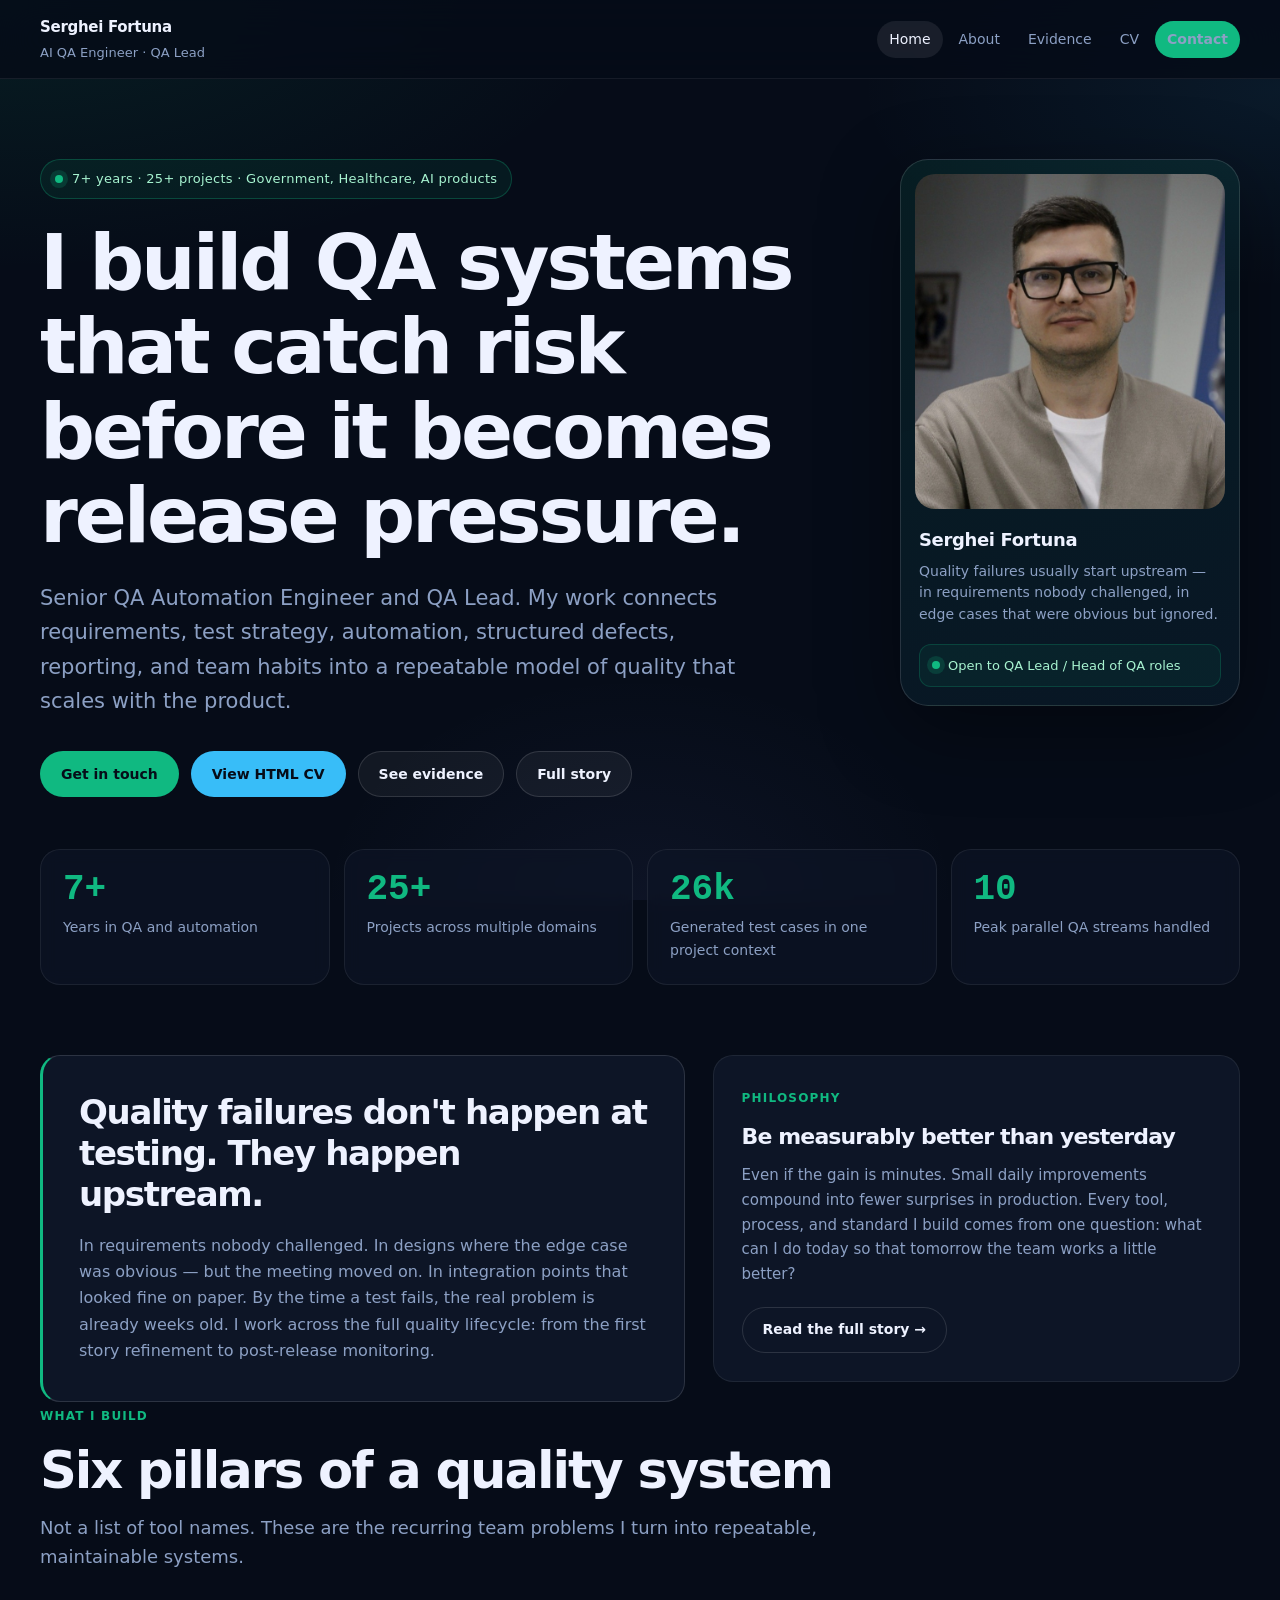
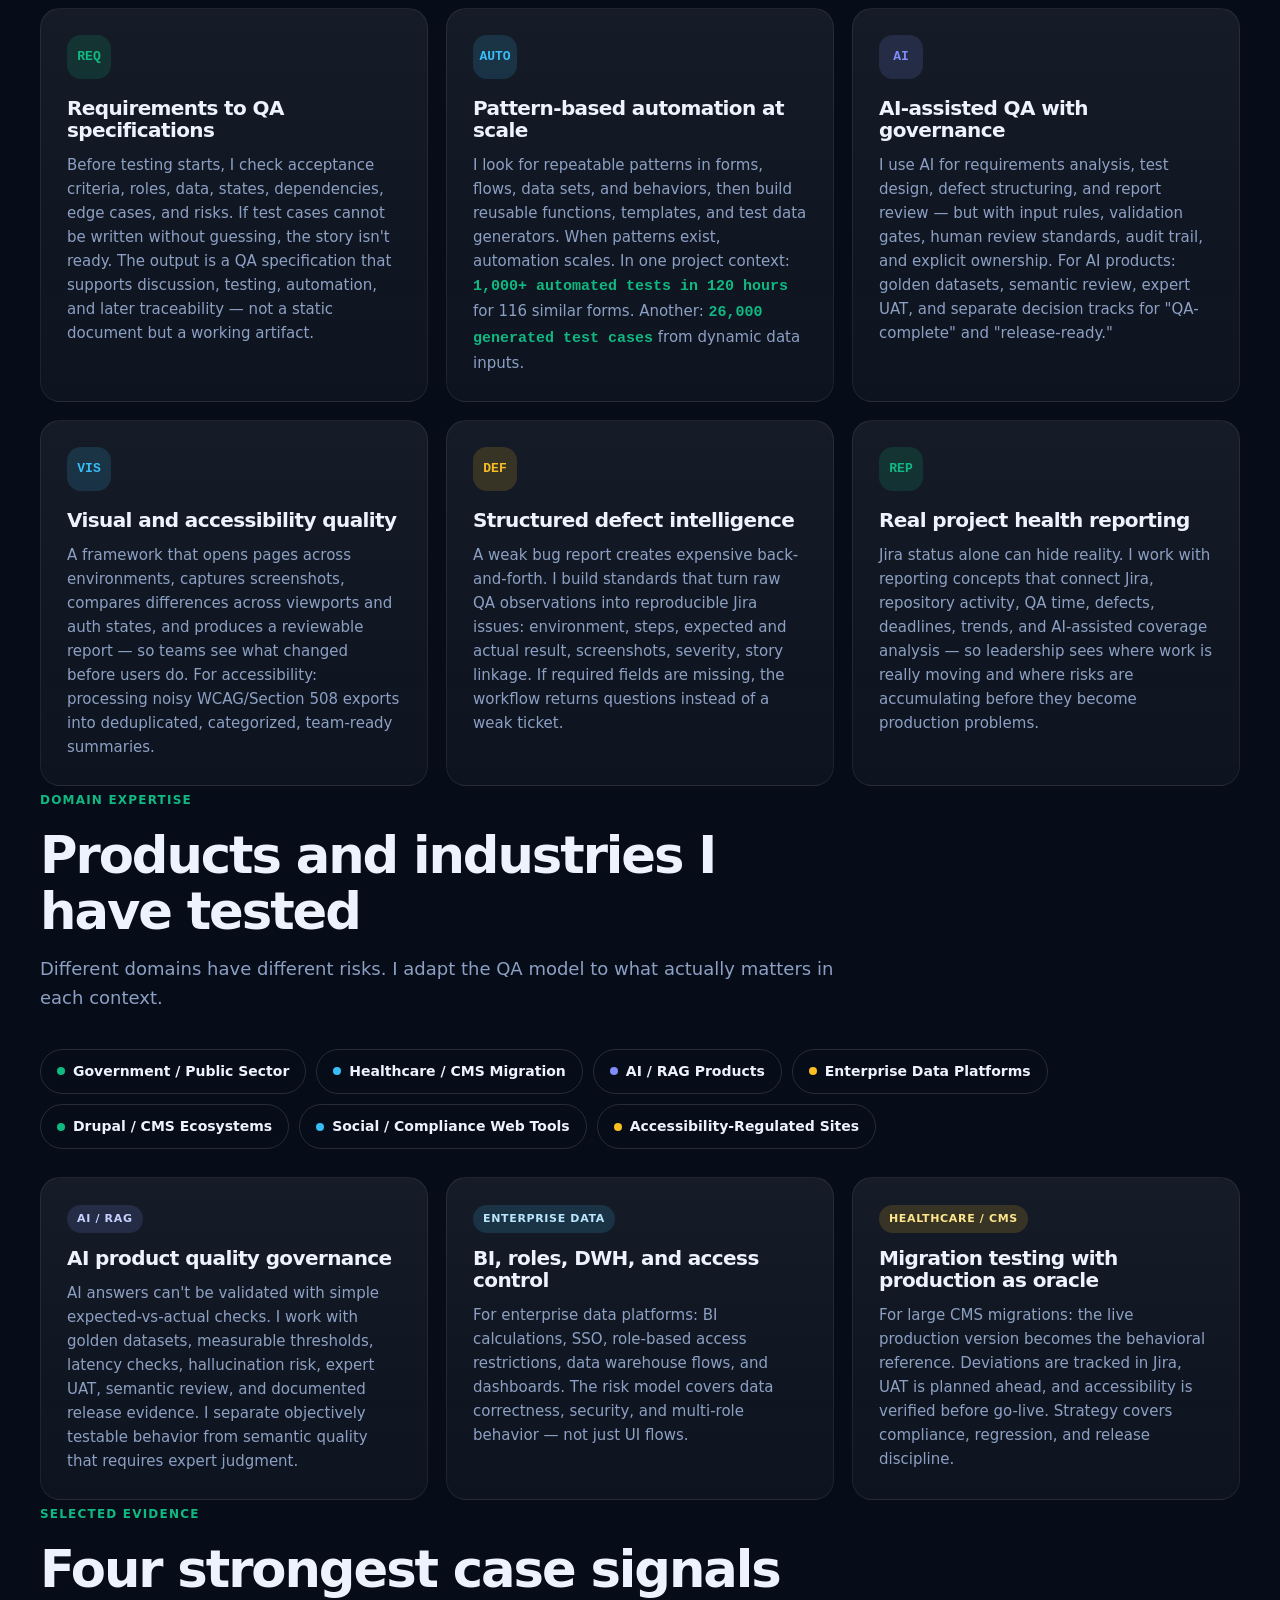
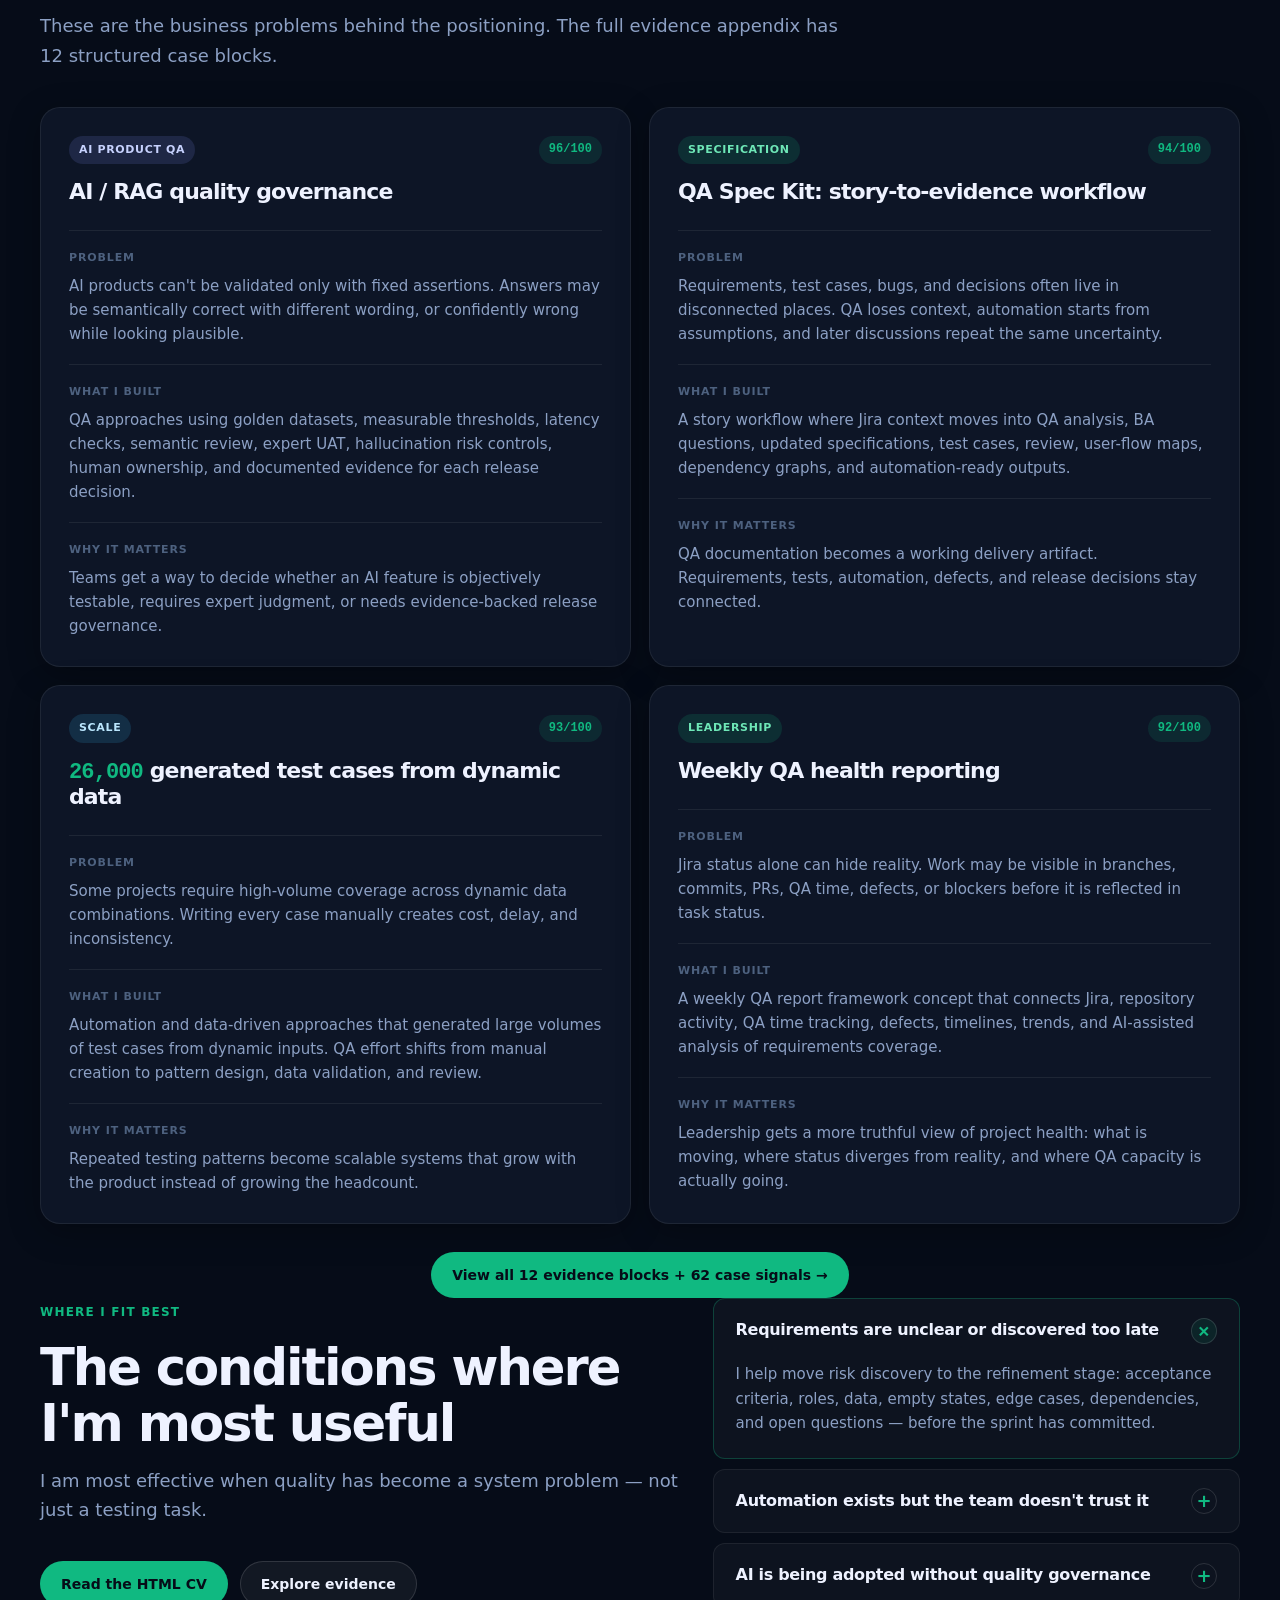
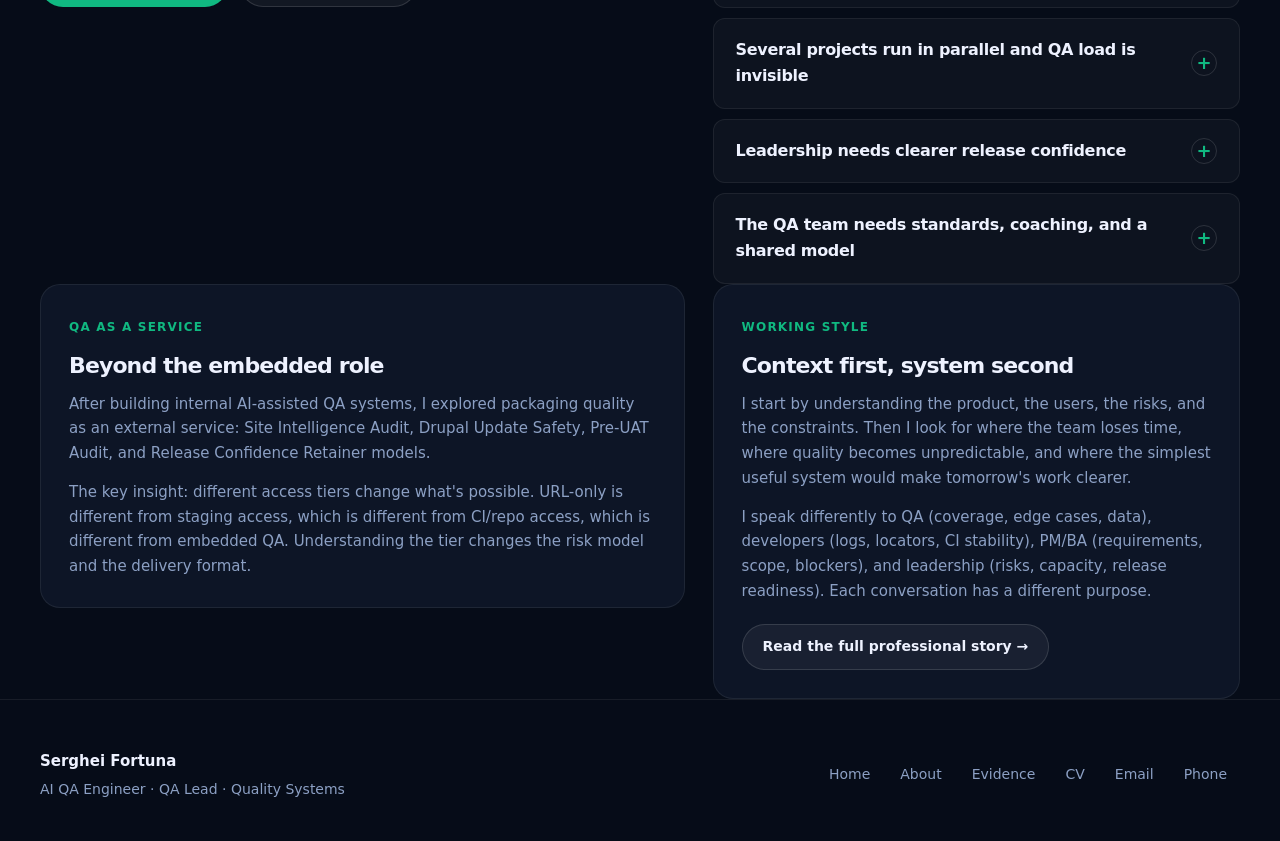
==== docs/index.html @ 4a684179 "Redesign portfolio: new design system, 4 pages, full content from all 7 source files - New dark navy" ====
<!doctype html>
<html lang="en">
<head>
  <meta charset="utf-8">
  <meta name="viewport" content="width=device-width, initial-scale=1">
  <title>Serghei Fortuna — QA Systems, Automation & AI Quality</title>
  <meta name="description" content="Senior QA Engineer and QA Lead who builds quality systems: requirements analysis, automation, AI QA governance, and release confidence across 25+ projects.">
  <link rel="stylesheet" href="styles.css">
</head>
<body>

<nav class="nav">
  <div class="wrap nav-inner">
    <a class="brand" href="index.html">
      <strong>Serghei Fortuna</strong>
      <span>AI QA Engineer · QA Lead</span>
    </a>
    <div class="nav-links">
      <a href="index.html" class="active">Home</a>
      <a href="about.html">About</a>
      <a href="evidence.html">Evidence</a>
      <a href="cv.html">CV</a>
      <a href="mailto:fortuna.serghei92@gmail.com" class="nav-cta">Contact</a>
    </div>
  </div>
</nav>

<main>

  <!-- ── Hero ────────────────────────────────────────────── -->
  <header class="hero">
    <div class="wrap hero-grid">

      <div>
        <div class="eyebrow">
          <span class="dot"></span>
          7+ years · 25+ projects · Government, Healthcare, AI products
        </div>
        <h1>I build QA systems that catch risk before it becomes release pressure.</h1>
        <p class="lead">
          Senior QA Automation Engineer and QA Lead. My work connects requirements,
          test strategy, automation, structured defects, reporting, and team habits
          into a repeatable model of quality that scales with the product.
        </p>
        <div class="hero-actions">
          <a class="btn btn-primary" href="mailto:fortuna.serghei92@gmail.com">Get in touch</a>
          <a class="btn btn-sky" href="cv.html">View HTML CV</a>
          <a class="btn" href="evidence.html">See evidence</a>
          <a class="btn" href="about.html">Full story</a>
        </div>
      </div>

      <aside>
        <div class="profile-card">
          <img src="assets/profile.png" alt="Serghei Fortuna — QA Lead">
          <div class="profile-meta">
            <strong>Serghei Fortuna</strong>
            <p>Quality failures usually start upstream — in requirements nobody challenged, in edge cases that were obvious but ignored.</p>
            <div class="profile-availability">
              <span class="dot"></span>
              Open to QA Lead / Head of QA roles
            </div>
          </div>
        </div>
      </aside>
    </div>

    <!-- Metrics -->
    <div class="wrap metrics-bar" aria-label="Career facts">
      <div class="metric">
        <div class="metric-num">7+</div>
        <div class="metric-label">Years in QA and automation</div>
      </div>
      <div class="metric">
        <div class="metric-num">25+</div>
        <div class="metric-label">Projects across multiple domains</div>
      </div>
      <div class="metric">
        <div class="metric-num">26k</div>
        <div class="metric-label">Generated test cases in one project context</div>
      </div>
      <div class="metric">
        <div class="metric-num">10</div>
        <div class="metric-label">Peak parallel QA streams handled</div>
      </div>
    </div>
  </header>

  <!-- ── The real problem ─────────────────────────────────── -->
  <section>
    <div class="wrap two-col">
      <div class="quote-block">
        <p class="quote-text">Quality failures don't happen at testing. They happen upstream.</p>
        <p class="quote-sub">
          In requirements nobody challenged. In designs where the edge case was obvious — but the meeting moved on.
          In integration points that looked fine on paper. By the time a test fails, the real problem is already weeks old.
          I work across the full quality lifecycle: from the first story refinement to post-release monitoring.
        </p>
      </div>
      <div class="panel">
        <div class="section-label">Philosophy</div>
        <h3>Be measurably better than yesterday</h3>
        <p>Even if the gain is minutes. Small daily improvements compound into fewer surprises in production. Every tool, process, and standard I build comes from one question: what can I do today so that tomorrow the team works a little better?</p>
        <div style="margin-top:20px">
          <a class="btn btn-ghost" href="about.html">Read the full story →</a>
        </div>
      </div>
    </div>
  </section>

  <!-- ── What I Build ─────────────────────────────────────── -->
  <section id="systems">
    <div class="wrap">
      <div class="section-head">
        <div class="section-label">What I build</div>
        <h2>Six pillars of a quality system</h2>
        <p>Not a list of tool names. These are the recurring team problems I turn into repeatable, maintainable systems.</p>
      </div>

      <div class="grid-3">
        <article class="card">
          <div class="card-icon icon-green">REQ</div>
          <h3>Requirements to QA specifications</h3>
          <p>Before testing starts, I check acceptance criteria, roles, data, states, dependencies, edge cases, and risks. If test cases cannot be written without guessing, the story isn't ready. The output is a QA specification that supports discussion, testing, automation, and later traceability — not a static document but a working artifact.</p>
        </article>

        <article class="card">
          <div class="card-icon icon-sky">AUTO</div>
          <h3>Pattern-based automation at scale</h3>
          <p>I look for repeatable patterns in forms, flows, data sets, and behaviors, then build reusable functions, templates, and test data generators. When patterns exist, automation scales. In one project context: <span class="hl">1,000+ automated tests in 120 hours</span> for 116 similar forms. Another: <span class="hl">26,000 generated test cases</span> from dynamic data inputs.</p>
        </article>

        <article class="card">
          <div class="card-icon icon-violet">AI</div>
          <h3>AI-assisted QA with governance</h3>
          <p>I use AI for requirements analysis, test design, defect structuring, and report review — but with input rules, validation gates, human review standards, audit trail, and explicit ownership. For AI products: golden datasets, semantic review, expert UAT, and separate decision tracks for "QA-complete" and "release-ready."</p>
        </article>

        <article class="card">
          <div class="card-icon icon-sky">VIS</div>
          <h3>Visual and accessibility quality</h3>
          <p>A framework that opens pages across environments, captures screenshots, compares differences across viewports and auth states, and produces a reviewable report — so teams see what changed before users do. For accessibility: processing noisy WCAG/Section 508 exports into deduplicated, categorized, team-ready summaries.</p>
        </article>

        <article class="card">
          <div class="card-icon icon-amber">DEF</div>
          <h3>Structured defect intelligence</h3>
          <p>A weak bug report creates expensive back-and-forth. I build standards that turn raw QA observations into reproducible Jira issues: environment, steps, expected and actual result, screenshots, severity, story linkage. If required fields are missing, the workflow returns questions instead of a weak ticket.</p>
        </article>

        <article class="card">
          <div class="card-icon icon-green">REP</div>
          <h3>Real project health reporting</h3>
          <p>Jira status alone can hide reality. I work with reporting concepts that connect Jira, repository activity, QA time, defects, deadlines, trends, and AI-assisted coverage analysis — so leadership sees where work is really moving and where risks are accumulating before they become production problems.</p>
        </article>
      </div>
    </div>
  </section>

  <!-- ── Domain Expertise ──────────────────────────────────── -->
  <section id="domains">
    <div class="wrap">
      <div class="section-head">
        <div class="section-label">Domain expertise</div>
        <h2>Products and industries I have tested</h2>
        <p>Different domains have different risks. I adapt the QA model to what actually matters in each context.</p>
      </div>

      <div class="domain-grid" style="margin-bottom:28px">
        <div class="domain-pill"><span class="domain-dot" style="background:var(--green)"></span>Government / Public Sector</div>
        <div class="domain-pill"><span class="domain-dot" style="background:var(--sky)"></span>Healthcare / CMS Migration</div>
        <div class="domain-pill"><span class="domain-dot" style="background:var(--violet)"></span>AI / RAG Products</div>
        <div class="domain-pill"><span class="domain-dot" style="background:var(--amber)"></span>Enterprise Data Platforms</div>
        <div class="domain-pill"><span class="domain-dot" style="background:var(--green)"></span>Drupal / CMS Ecosystems</div>
        <div class="domain-pill"><span class="domain-dot" style="background:var(--sky)"></span>Social / Compliance Web Tools</div>
        <div class="domain-pill"><span class="domain-dot" style="background:var(--amber)"></span>Accessibility-Regulated Sites</div>
      </div>

      <div class="grid-3">
        <article class="card">
          <div class="tag tag-violet" style="margin-bottom:14px">AI / RAG</div>
          <h3>AI product quality governance</h3>
          <p>AI answers can't be validated with simple expected-vs-actual checks. I work with golden datasets, measurable thresholds, latency checks, hallucination risk, expert UAT, semantic review, and documented release evidence. I separate objectively testable behavior from semantic quality that requires expert judgment.</p>
        </article>
        <article class="card">
          <div class="tag tag-sky" style="margin-bottom:14px">Enterprise Data</div>
          <h3>BI, roles, DWH, and access control</h3>
          <p>For enterprise data platforms: BI calculations, SSO, role-based access restrictions, data warehouse flows, and dashboards. The risk model covers data correctness, security, and multi-role behavior — not just UI flows.</p>
        </article>
        <article class="card">
          <div class="tag tag-amber" style="margin-bottom:14px">Healthcare / CMS</div>
          <h3>Migration testing with production as oracle</h3>
          <p>For large CMS migrations: the live production version becomes the behavioral reference. Deviations are tracked in Jira, UAT is planned ahead, and accessibility is verified before go-live. Strategy covers compliance, regression, and release discipline.</p>
        </article>
      </div>
    </div>
  </section>

  <!-- ── Selected evidence ─────────────────────────────────── -->
  <section id="evidence">
    <div class="wrap">
      <div class="section-head">
        <div class="section-label">Selected evidence</div>
        <h2>Four strongest case signals</h2>
        <p>These are the business problems behind the positioning. The full evidence appendix has 12 structured case blocks.</p>
      </div>

      <div class="grid-2">
        <article class="ev-card">
          <div class="ev-card-top">
            <span class="tag tag-violet">AI product QA</span>
            <span class="score">96/100</span>
          </div>
          <h3>AI / RAG quality governance</h3>
          <div class="ev-block">
            <div class="ev-block-label">Problem</div>
            <p>AI products can't be validated only with fixed assertions. Answers may be semantically correct with different wording, or confidently wrong while looking plausible.</p>
          </div>
          <div class="ev-block">
            <div class="ev-block-label">What I built</div>
            <p>QA approaches using golden datasets, measurable thresholds, latency checks, semantic review, expert UAT, hallucination risk controls, human ownership, and documented evidence for each release decision.</p>
          </div>
          <div class="ev-block">
            <div class="ev-block-label">Why it matters</div>
            <p>Teams get a way to decide whether an AI feature is objectively testable, requires expert judgment, or needs evidence-backed release governance.</p>
          </div>
        </article>

        <article class="ev-card">
          <div class="ev-card-top">
            <span class="tag tag-green">Specification</span>
            <span class="score">94/100</span>
          </div>
          <h3>QA Spec Kit: story-to-evidence workflow</h3>
          <div class="ev-block">
            <div class="ev-block-label">Problem</div>
            <p>Requirements, test cases, bugs, and decisions often live in disconnected places. QA loses context, automation starts from assumptions, and later discussions repeat the same uncertainty.</p>
          </div>
          <div class="ev-block">
            <div class="ev-block-label">What I built</div>
            <p>A story workflow where Jira context moves into QA analysis, BA questions, updated specifications, test cases, review, user-flow maps, dependency graphs, and automation-ready outputs.</p>
          </div>
          <div class="ev-block">
            <div class="ev-block-label">Why it matters</div>
            <p>QA documentation becomes a working delivery artifact. Requirements, tests, automation, defects, and release decisions stay connected.</p>
          </div>
        </article>

        <article class="ev-card">
          <div class="ev-card-top">
            <span class="tag tag-sky">Scale</span>
            <span class="score">93/100</span>
          </div>
          <h3><span class="hl">26,000</span> generated test cases from dynamic data</h3>
          <div class="ev-block">
            <div class="ev-block-label">Problem</div>
            <p>Some projects require high-volume coverage across dynamic data combinations. Writing every case manually creates cost, delay, and inconsistency.</p>
          </div>
          <div class="ev-block">
            <div class="ev-block-label">What I built</div>
            <p>Automation and data-driven approaches that generated large volumes of test cases from dynamic inputs. QA effort shifts from manual creation to pattern design, data validation, and review.</p>
          </div>
          <div class="ev-block">
            <div class="ev-block-label">Why it matters</div>
            <p>Repeated testing patterns become scalable systems that grow with the product instead of growing the headcount.</p>
          </div>
        </article>

        <article class="ev-card">
          <div class="ev-card-top">
            <span class="tag tag-green">Leadership</span>
            <span class="score">92/100</span>
          </div>
          <h3>Weekly QA health reporting</h3>
          <div class="ev-block">
            <div class="ev-block-label">Problem</div>
            <p>Jira status alone can hide reality. Work may be visible in branches, commits, PRs, QA time, defects, or blockers before it is reflected in task status.</p>
          </div>
          <div class="ev-block">
            <div class="ev-block-label">What I built</div>
            <p>A weekly QA report framework concept that connects Jira, repository activity, QA time tracking, defects, timelines, trends, and AI-assisted analysis of requirements coverage.</p>
          </div>
          <div class="ev-block">
            <div class="ev-block-label">Why it matters</div>
            <p>Leadership gets a more truthful view of project health: what is moving, where status diverges from reality, and where QA capacity is actually going.</p>
          </div>
        </article>
      </div>

      <div style="margin-top:28px; text-align:center">
        <a class="btn btn-primary" href="evidence.html">View all 12 evidence blocks + 62 case signals →</a>
      </div>
    </div>
  </section>

  <!-- ── Where I fit ───────────────────────────────────────── -->
  <section id="fit">
    <div class="wrap two-col">
      <div>
        <div class="section-head">
          <div class="section-label">Where I fit best</div>
          <h2>The conditions where I'm most useful</h2>
          <p>I am most effective when quality has become a system problem — not just a testing task.</p>
        </div>
        <div class="hero-actions">
          <a class="btn btn-primary" href="cv.html">Read the HTML CV</a>
          <a class="btn" href="evidence.html">Explore evidence</a>
        </div>
      </div>

      <div class="accordion">
        <div class="accordion-item open">
          <button class="accordion-trigger" type="button">
            <span>Requirements are unclear or discovered too late</span>
            <span class="acc-icon">+</span>
          </button>
          <div class="accordion-content">
            I help move risk discovery to the refinement stage: acceptance criteria, roles, data, empty states, edge cases, dependencies, and open questions — before the sprint has committed.
          </div>
        </div>
        <div class="accordion-item">
          <button class="accordion-trigger" type="button">
            <span>Automation exists but the team doesn't trust it</span>
            <span class="acc-icon">+</span>
          </button>
          <div class="accordion-content">
            I look at locators, data strategy, architecture, CI execution, ownership, review habits, and whether the tests actually reflect real product behavior under real conditions.
          </div>
        </div>
        <div class="accordion-item">
          <button class="accordion-trigger" type="button">
            <span>AI is being adopted without quality governance</span>
            <span class="acc-icon">+</span>
          </button>
          <div class="accordion-content">
            I add input standards, validation gates, prompt libraries, human review, golden datasets, semantic evidence, and explicit decision ownership so AI gives speed without losing professional accountability.
          </div>
        </div>
        <div class="accordion-item">
          <button class="accordion-trigger" type="button">
            <span>Several projects run in parallel and QA load is invisible</span>
            <span class="acc-icon">+</span>
          </button>
          <div class="accordion-content">
            Agency and multi-project environments are where my experience formed. I built tools and workflows specifically for making QA capacity, priorities, blockers, and risk visible across teams.
          </div>
        </div>
        <div class="accordion-item">
          <button class="accordion-trigger" type="button">
            <span>Leadership needs clearer release confidence</span>
            <span class="acc-icon">+</span>
          </button>
          <div class="accordion-content">
            I focus reporting on real project health: defect trends, code movement, QA time, open risks, requirements coverage gaps, and timeline overlaps — not just a summary of passed test cases.
          </div>
        </div>
        <div class="accordion-item">
          <button class="accordion-trigger" type="button">
            <span>The QA team needs standards, coaching, and a shared model</span>
            <span class="acc-icon">+</span>
          </button>
          <div class="accordion-content">
            I ran 20+ QA interviews, built role expectations, developed a manual QA pod toward automation thinking, ran live workshops, and created shared standards for defects, tests, automation structure, and AI-assisted work.
          </div>
        </div>
      </div>
    </div>
  </section>

  <!-- ── QA as a Service signal ────────────────────────────── -->
  <section>
    <div class="wrap">
      <div class="two-col">
        <div class="panel">
          <div class="section-label">QA as a Service</div>
          <h3>Beyond the embedded role</h3>
          <p>After building internal AI-assisted QA systems, I explored packaging quality as an external service: Site Intelligence Audit, Drupal Update Safety, Pre-UAT Audit, and Release Confidence Retainer models.</p>
          <p>The key insight: different access tiers change what's possible. URL-only is different from staging access, which is different from CI/repo access, which is different from embedded QA. Understanding the tier changes the risk model and the delivery format.</p>
        </div>
        <div class="panel">
          <div class="section-label">Working style</div>
          <h3>Context first, system second</h3>
          <p>I start by understanding the product, the users, the risks, and the constraints. Then I look for where the team loses time, where quality becomes unpredictable, and where the simplest useful system would make tomorrow's work clearer.</p>
          <p>I speak differently to QA (coverage, edge cases, data), developers (logs, locators, CI stability), PM/BA (requirements, scope, blockers), and leadership (risks, capacity, release readiness). Each conversation has a different purpose.</p>
          <div style="margin-top:20px">
            <a class="btn" href="about.html">Read the full professional story →</a>
          </div>
        </div>
      </div>
    </div>
  </section>

</main>

<footer class="footer">
  <div class="wrap footer-inner">
    <div class="footer-brand">
      <strong>Serghei Fortuna</strong>
      <p>AI QA Engineer · QA Lead · Quality Systems</p>
    </div>
    <nav class="footer-links">
      <a href="index.html">Home</a>
      <a href="about.html">About</a>
      <a href="evidence.html">Evidence</a>
      <a href="cv.html">CV</a>
      <a href="mailto:fortuna.serghei92@gmail.com">Email</a>
      <a href="tel:+37379803132">Phone</a>
    </nav>
  </div>
</footer>

<script src="site.js"></script>
</body>
</html>
---- docs/styles.css ----
/* ============================================================
   Design System — Serghei Fortuna QA Portfolio
   Palette: Deep navy · Emerald (quality) · Sky (automation)
            Violet (AI) · Amber (risk)
   ============================================================ */

:root {
  --bg:          #060c18;
  --surface-0:   #090f1c;
  --surface-1:   #0d1526;
  --surface-2:   #121d32;
  --surface-3:   #192740;
  --surface-card: rgba(13,21,38,0.7);

  --text:        #eef2ff;
  --text-2:      #8ca0c4;
  --text-3:      #4d617f;

  --green:       #10b981;
  --green-glow:  rgba(16,185,129,.18);
  --sky:         #38bdf8;
  --sky-glow:    rgba(56,189,248,.14);
  --violet:      #818cf8;
  --violet-glow: rgba(129,140,248,.14);
  --amber:       #fbbf24;

  --border:      rgba(255,255,255,.07);
  --border-2:    rgba(255,255,255,.13);
  --border-3:    rgba(255,255,255,.22);

  --max:    1200px;
  --r:      20px;
  --r-sm:   12px;
  --r-xs:   8px;
  --shadow: 0 24px 80px rgba(0,0,0,.4);
  --shadow-sm: 0 8px 32px rgba(0,0,0,.28);

  --font: Inter, ui-sans-serif, system-ui, -apple-system, BlinkMacSystemFont, 'Segoe UI', sans-serif;
  --mono: 'JetBrains Mono', 'Fira Code', 'Cascadia Code', ui-monospace, monospace;
}

/* ─── Reset ──────────────────────────────────────────────── */
*, *::before, *::after { box-sizing: border-box; }
html { scroll-behavior: smooth; }

body {
  margin: 0;
  font-family: var(--font);
  font-size: 16px;
  line-height: 1.65;
  color: var(--text);
  background:
    radial-gradient(ellipse 80% 50% at 0% 0%, rgba(16,185,129,.1) 0%, transparent 60%),
    radial-gradient(ellipse 60% 40% at 100% 10%, rgba(56,189,248,.08) 0%, transparent 55%),
    radial-gradient(ellipse 50% 50% at 50% 100%, rgba(129,140,248,.06) 0%, transparent 50%),
    var(--bg);
  background-attachment: fixed;
}

a { color: inherit; text-decoration: none; }
button, input, textarea { font: inherit; }
img { display: block; max-width: 100%; }
p { margin: 0; }

/* ─── Layout ─────────────────────────────────────────────── */
.wrap {
  width: min(100% - 40px, var(--max));
  margin: 0 auto;
}

/* ─── Nav ────────────────────────────────────────────────── */
.nav {
  position: sticky;
  top: 0;
  z-index: 200;
  border-bottom: 1px solid var(--border);
  background: rgba(6,12,24,.82);
  backdrop-filter: blur(20px);
  -webkit-backdrop-filter: blur(20px);
}
.nav-inner {
  display: flex;
  align-items: center;
  justify-content: space-between;
  gap: 20px;
  padding: 15px 0;
}
.brand { display: grid; gap: 2px; }
.brand strong { font-size: 15px; letter-spacing: -.02em; }
.brand span { color: var(--text-2); font-size: 13px; }

.nav-links {
  display: flex;
  align-items: center;
  flex-wrap: wrap;
  gap: 4px;
  font-size: 14px;
}
.nav-links a {
  padding: 7px 12px;
  border-radius: 999px;
  color: var(--text-2);
  transition: color .15s, background .15s;
}
.nav-links a:hover { color: var(--text); background: rgba(255,255,255,.06); }
.nav-links a.active { color: var(--text); background: rgba(255,255,255,.08); }
.nav-cta {
  padding: 8px 16px;
  border-radius: 999px;
  color: var(--bg);
  background: var(--green);
  font-weight: 700;
  font-size: 14px;
  transition: opacity .15s, transform .15s;
}
.nav-cta:hover { opacity: .88; transform: translateY(-1px); }

/* ─── Hero ───────────────────────────────────────────────── */
.hero { padding: 80px 0 70px; }
.hero-grid {
  display: grid;
  grid-template-columns: 1fr 340px;
  gap: 48px;
  align-items: start;
}
.eyebrow {
  display: inline-flex;
  align-items: center;
  gap: 9px;
  margin-bottom: 22px;
  padding: 8px 14px;
  border: 1px solid rgba(16,185,129,.28);
  border-radius: 999px;
  color: #a7f3d0;
  background: rgba(16,185,129,.08);
  font-size: 13px;
  letter-spacing: .02em;
}
.dot {
  width: 8px;
  height: 8px;
  border-radius: 50%;
  background: var(--green);
  box-shadow: 0 0 0 5px rgba(16,185,129,.18);
  flex-shrink: 0;
}

h1, h2, h3, h4 { margin: 0; line-height: 1.1; letter-spacing: -.04em; }
h1 { font-size: clamp(44px, 6vw, 80px); max-width: 820px; }
h2 { font-size: clamp(32px, 4vw, 52px); }
h3 { font-size: 22px; }
h4 { font-size: 16px; letter-spacing: -.01em; }

.lead {
  margin-top: 22px;
  color: var(--text-2);
  font-size: clamp(18px, 1.8vw, 21px);
  max-width: 720px;
}

.hero-actions {
  display: flex;
  flex-wrap: wrap;
  gap: 12px;
  margin-top: 32px;
}

/* ─── Buttons ────────────────────────────────────────────── */
.btn {
  display: inline-flex;
  align-items: center;
  justify-content: center;
  gap: 8px;
  min-height: 46px;
  padding: 0 20px;
  border: 1px solid var(--border-2);
  border-radius: 999px;
  color: var(--text);
  background: rgba(255,255,255,.05);
  cursor: pointer;
  font-weight: 700;
  font-size: 14px;
  transition: transform .18s, border-color .18s, background .18s;
}
.btn:hover { transform: translateY(-1px); border-color: var(--border-3); }
.btn-primary {
  color: var(--bg);
  border-color: transparent;
  background: var(--green);
}
.btn-primary:hover { background: #0fa374; }
.btn-sky {
  color: var(--bg);
  border-color: transparent;
  background: var(--sky);
}
.btn-sky:hover { background: #2cb6f0; }
.btn-ghost { background: transparent; }

/* ─── Profile card ───────────────────────────────────────── */
.profile-card {
  position: relative;
  padding: 14px;
  border: 1px solid var(--border-2);
  border-radius: 28px;
  background: linear-gradient(160deg, rgba(16,185,129,.1), rgba(56,189,248,.06));
  box-shadow: var(--shadow);
}
.profile-card img {
  width: 100%;
  aspect-ratio: 1 / 1.08;
  object-fit: cover;
  border-radius: 20px;
  filter: saturate(.92) contrast(1.03);
}
.profile-meta {
  padding: 16px 4px 4px;
  display: grid;
  gap: 6px;
}
.profile-meta strong { font-size: 18px; letter-spacing: -.02em; }
.profile-meta p { color: var(--text-2); font-size: 14px; line-height: 1.55; }
.profile-availability {
  display: flex;
  align-items: center;
  gap: 8px;
  margin-top: 12px;
  padding: 10px 12px;
  border: 1px solid rgba(16,185,129,.22);
  border-radius: var(--r-sm);
  background: rgba(16,185,129,.07);
  color: #a7f3d0;
  font-size: 13px;
}

/* ─── Metrics ────────────────────────────────────────────── */
.metrics-bar {
  display: grid;
  grid-template-columns: repeat(4, 1fr);
  gap: 14px;
  margin-top: 52px;
}
.metric {
  padding: 22px;
  border: 1px solid var(--border);
  border-radius: var(--r);
  background: var(--surface-card);
  backdrop-filter: blur(8px);
}
.metric-num {
  font-family: var(--mono);
  font-size: 36px;
  line-height: 1;
  color: var(--green);
  font-weight: 700;
}
.metric-label {
  margin-top: 8px;
  color: var(--text-2);
  font-size: 14px;
}

/* ─── Sections ───────────────────────────────────────────── */
.section { padding: 80px 0; border-top: 1px solid var(--border); }
.section-head { max-width: 820px; margin-bottom: 36px; }
.section-head h2 { margin-bottom: 14px; }
.section-head p { color: var(--text-2); font-size: 18px; }

.section-label {
  display: inline-flex;
  align-items: center;
  gap: 7px;
  margin-bottom: 16px;
  font-size: 12px;
  font-weight: 800;
  letter-spacing: .1em;
  text-transform: uppercase;
  color: var(--green);
}

/* ─── Cards ──────────────────────────────────────────────── */
.card {
  padding: 26px;
  border: 1px solid var(--border);
  border-radius: var(--r);
  background: linear-gradient(180deg, rgba(255,255,255,.065), rgba(255,255,255,.03));
  transition: border-color .2s, transform .2s;
}
.card:hover { border-color: var(--border-2); transform: translateY(-2px); }
.card-icon {
  width: 44px;
  height: 44px;
  border-radius: 14px;
  display: grid;
  place-items: center;
  font-family: var(--mono);
  font-size: 13px;
  font-weight: 800;
  margin-bottom: 18px;
}
.icon-green { background: rgba(16,185,129,.15); color: var(--green); }
.icon-sky   { background: rgba(56,189,248,.15); color: var(--sky); }
.icon-violet{ background: rgba(129,140,248,.15); color: var(--violet); }
.icon-amber { background: rgba(251,191,36,.15);  color: var(--amber); }

.card h3 { font-size: 20px; letter-spacing: -.03em; margin-bottom: 12px; }
.card p  { color: var(--text-2); font-size: 15px; line-height: 1.6; }

/* ─── Grid helpers ───────────────────────────────────────── */
.grid-2 { display: grid; grid-template-columns: repeat(2,1fr); gap: 18px; }
.grid-3 { display: grid; grid-template-columns: repeat(3,1fr); gap: 18px; }
.grid-4 { display: grid; grid-template-columns: repeat(4,1fr); gap: 18px; }
.two-col { display: grid; grid-template-columns: 1.1fr .9fr; gap: 28px; align-items: start; }

/* ─── Tags ───────────────────────────────────────────────── */
.tag {
  display: inline-flex;
  padding: 5px 10px;
  border-radius: 999px;
  font-size: 11px;
  font-weight: 800;
  letter-spacing: .06em;
  text-transform: uppercase;
}
.tag-green  { background: rgba(16,185,129,.15);  color: #6ee7b7; }
.tag-sky    { background: rgba(56,189,248,.15);   color: #bae6fd; }
.tag-violet { background: rgba(129,140,248,.15);  color: #c7d2fe; }
.tag-amber  { background: rgba(251,191,36,.15);   color: #fde68a; }
.tag-muted  { background: rgba(255,255,255,.08);  color: var(--text-2); }

/* ─── Score badge ────────────────────────────────────────── */
.score {
  font-family: var(--mono);
  font-size: 12px;
  font-weight: 800;
  padding: 4px 10px;
  border-radius: 999px;
  background: rgba(16,185,129,.12);
  color: var(--green);
}

/* ─── Evidence cards ─────────────────────────────────────── */
.ev-card {
  padding: 28px;
  border: 1px solid var(--border);
  border-radius: var(--r);
  background: var(--surface-1);
  box-shadow: var(--shadow-sm);
  display: flex;
  flex-direction: column;
  gap: 0;
  transition: border-color .2s, box-shadow .2s;
}
.ev-card:hover { border-color: rgba(16,185,129,.3); box-shadow: 0 12px 48px rgba(16,185,129,.08); }
.ev-card-top { display: flex; align-items: center; justify-content: space-between; gap: 12px; margin-bottom: 16px; }
.ev-card h3 { font-size: 22px; margin-bottom: 8px; }
.ev-block { margin-top: 18px; padding-top: 18px; border-top: 1px solid var(--border); }
.ev-block-label {
  font-size: 11px;
  font-weight: 800;
  letter-spacing: .08em;
  text-transform: uppercase;
  color: var(--text-3);
  margin-bottom: 7px;
}
.ev-block p { color: var(--text-2); font-size: 15px; line-height: 1.6; }

/* ─── Accordion ──────────────────────────────────────────── */
.accordion { display: grid; gap: 10px; }
.accordion-item {
  border: 1px solid var(--border);
  border-radius: var(--r-sm);
  background: rgba(255,255,255,.03);
  overflow: hidden;
  transition: border-color .2s;
}
.accordion-item.open { border-color: rgba(16,185,129,.28); }
.accordion-trigger {
  display: flex;
  width: 100%;
  align-items: center;
  justify-content: space-between;
  gap: 16px;
  padding: 18px 22px;
  border: 0;
  color: var(--text);
  background: transparent;
  cursor: pointer;
  text-align: left;
  font-size: 16px;
  font-weight: 700;
  letter-spacing: -.02em;
}
.accordion-trigger .acc-icon {
  width: 26px;
  height: 26px;
  border-radius: 50%;
  border: 1px solid var(--border-2);
  display: grid;
  place-items: center;
  color: var(--green);
  font-size: 18px;
  line-height: 1;
  flex-shrink: 0;
  transition: transform .25s, background .2s;
}
.accordion-item.open .acc-icon { transform: rotate(45deg); background: rgba(16,185,129,.1); }
.accordion-content {
  display: none;
  padding: 0 22px 22px;
  color: var(--text-2);
  font-size: 15px;
  line-height: 1.65;
}
.accordion-item.open .accordion-content { display: block; }
.acc-blocks { display: grid; gap: 12px; margin-top: 4px; }
.acc-block {
  padding: 16px;
  border: 1px solid var(--border);
  border-radius: var(--r-xs);
  background: rgba(255,255,255,.025);
}
.acc-block-title {
  font-weight: 700;
  font-size: 15px;
  color: var(--text);
  margin-bottom: 6px;
}
.acc-block-score {
  float: right;
  font-family: var(--mono);
  font-size: 12px;
  color: var(--green);
}
.acc-block p { font-size: 14px; color: var(--text-2); }

/* ─── Tabs ───────────────────────────────────────────────── */
.tab-row {
  display: flex;
  flex-wrap: wrap;
  gap: 8px;
  margin-bottom: 24px;
}
.tab-btn {
  padding: 10px 18px;
  border: 1px solid var(--border-2);
  border-radius: 999px;
  color: var(--text-2);
  background: rgba(255,255,255,.04);
  cursor: pointer;
  font-weight: 700;
  font-size: 14px;
  transition: all .18s;
}
.tab-btn.active, .tab-btn:hover { color: var(--bg); background: var(--green); border-color: transparent; }
.tab-panel { display: none; }
.tab-panel.active { display: block; }

/* ─── Filter ─────────────────────────────────────────────── */
.filter-row {
  display: flex;
  flex-wrap: wrap;
  gap: 8px;
  margin-bottom: 28px;
}
.filter-btn {
  padding: 8px 16px;
  border: 1px solid var(--border-2);
  border-radius: 999px;
  color: var(--text-2);
  background: transparent;
  cursor: pointer;
  font-size: 13px;
  font-weight: 700;
  transition: all .15s;
}
.filter-btn.active { color: var(--bg); background: var(--green); border-color: transparent; }
.filter-btn:hover { border-color: var(--border-3); color: var(--text); }

/* ─── Domain pills ───────────────────────────────────────── */
.domain-grid {
  display: flex;
  flex-wrap: wrap;
  gap: 10px;
}
.domain-pill {
  display: flex;
  align-items: center;
  gap: 8px;
  padding: 10px 16px;
  border: 1px solid var(--border-2);
  border-radius: 999px;
  font-size: 14px;
  font-weight: 700;
  transition: border-color .2s, background .2s;
  cursor: default;
}
.domain-pill:hover { border-color: rgba(16,185,129,.4); background: rgba(16,185,129,.06); }
.domain-dot { width: 8px; height: 8px; border-radius: 50%; flex-shrink: 0; }

/* ─── List ───────────────────────────────────────────────── */
.check-list { display: grid; gap: 13px; margin: 0; padding: 0; list-style: none; }
.check-list li {
  display: grid;
  grid-template-columns: 20px 1fr;
  gap: 10px;
  color: var(--text-2);
  font-size: 15px;
}
.chk { color: var(--green); font-weight: 900; line-height: 1.65; }

/* ─── Quote block ────────────────────────────────────────── */
.quote-block {
  padding: 36px;
  border: 1px solid var(--border-2);
  border-radius: var(--r);
  border-left: 3px solid var(--green);
  background: var(--surface-1);
}
.quote-text {
  font-size: clamp(22px, 2.8vw, 34px);
  font-weight: 800;
  line-height: 1.2;
  letter-spacing: -.04em;
  color: var(--text);
}
.quote-sub { margin-top: 18px; color: var(--text-2); font-size: 16px; line-height: 1.65; }

/* ─── Panel ──────────────────────────────────────────────── */
.panel {
  padding: 28px;
  border: 1px solid var(--border);
  border-radius: var(--r);
  background: var(--surface-1);
}
.panel h2, .panel h3 { margin-bottom: 14px; }
.panel p { color: var(--text-2); font-size: 15px; line-height: 1.65; }
.panel p + p { margin-top: 14px; }

/* ─── Timeline ───────────────────────────────────────────── */
.timeline { display: grid; gap: 12px; }
.timeline-item {
  display: grid;
  grid-template-columns: 110px 1fr;
  gap: 22px;
  padding: 20px;
  border: 1px solid var(--border);
  border-radius: var(--r-sm);
  background: rgba(255,255,255,.03);
}
.timeline-year {
  font-family: var(--mono);
  font-size: 13px;
  font-weight: 700;
  color: var(--green);
  padding-top: 2px;
}
.timeline-item h4 { margin-bottom: 6px; }
.timeline-item p { color: var(--text-2); font-size: 14px; line-height: 1.6; }

/* ─── CV-specific ────────────────────────────────────────── */
.cv-layout {
  display: grid;
  grid-template-columns: 280px 1fr;
  gap: 28px;
  align-items: start;
}
.side-panel {
  position: sticky;
  top: 90px;
  padding: 24px;
  border: 1px solid var(--border);
  border-radius: var(--r);
  background: var(--surface-1);
}
.side-panel h3 { margin-bottom: 16px; font-size: 18px; }
.cv-block {
  padding: 24px;
  border: 1px solid var(--border);
  border-radius: var(--r);
  background: rgba(255,255,255,.03);
  margin-bottom: 16px;
}
.cv-block:last-child { margin-bottom: 0; }
.cv-block h3 { font-size: 20px; margin-bottom: 14px; }
.cv-block h4 { font-size: 16px; margin-bottom: 10px; color: var(--sky); }
.cv-block p, .cv-block li { color: var(--text-2); font-size: 15px; line-height: 1.65; }
.cv-block ul { margin: 10px 0 0; padding-left: 20px; }
.cv-block ul li + li { margin-top: 7px; }
.cv-block .job-meta {
  display: flex;
  align-items: center;
  gap: 12px;
  margin-bottom: 14px;
  font-size: 14px;
  color: var(--text-2);
}
.cv-block .job-meta span { background: rgba(255,255,255,.07); padding: 4px 10px; border-radius: 999px; }

/* ─── Tech stack pills ───────────────────────────────────── */
.stack-grid {
  display: flex;
  flex-wrap: wrap;
  gap: 8px;
  margin-top: 14px;
}
.stack-pill {
  padding: 6px 13px;
  border: 1px solid var(--border-2);
  border-radius: 999px;
  font-size: 13px;
  font-weight: 700;
  color: var(--text-2);
  background: rgba(255,255,255,.04);
}

/* ─── Highlight numbers ──────────────────────────────────── */
.hl { color: var(--green); font-family: var(--mono); font-weight: 800; }

/* ─── Modal ──────────────────────────────────────────────── */
.modal {
  position: fixed;
  inset: 0;
  z-index: 500;
  display: none;
  align-items: center;
  justify-content: center;
  padding: 24px;
  background: rgba(0,0,0,.72);
  backdrop-filter: blur(4px);
}
.modal.open { display: flex; }
.modal-card {
  width: min(720px, 100%);
  max-height: min(820px, 88vh);
  overflow: auto;
  padding: 32px;
  border: 1px solid var(--border-2);
  border-radius: 26px;
  background: var(--surface-2);
  box-shadow: var(--shadow);
}
.modal-top {
  display: flex;
  align-items: flex-start;
  justify-content: space-between;
  gap: 16px;
  margin-bottom: 20px;
}
.modal-close {
  width: 36px;
  height: 36px;
  border: 1px solid var(--border-2);
  border-radius: 50%;
  background: rgba(255,255,255,.06);
  color: var(--text);
  cursor: pointer;
  font-size: 18px;
  display: grid;
  place-items: center;
  flex-shrink: 0;
}

/* ─── Footer ─────────────────────────────────────────────── */
.footer {
  padding: 48px 0;
  border-top: 1px solid var(--border);
}
.footer-inner {
  display: flex;
  flex-wrap: wrap;
  align-items: center;
  justify-content: space-between;
  gap: 18px;
}
.footer-brand strong { font-size: 15px; }
.footer-brand p { color: var(--text-2); font-size: 14px; margin-top: 4px; }
.footer-links {
  display: flex;
  flex-wrap: wrap;
  gap: 4px;
}
.footer-links a {
  padding: 7px 13px;
  border-radius: 999px;
  color: var(--text-2);
  font-size: 14px;
  transition: color .15s, background .15s;
}
.footer-links a:hover { color: var(--text); background: rgba(255,255,255,.06); }

/* ─── Page header (inner pages) ──────────────────────────── */
.page-hero { padding: 64px 0 52px; }
.page-hero h1 { font-size: clamp(36px, 5vw, 64px); }

/* ─── Responsive ─────────────────────────────────────────── */
@media (max-width: 960px) {
  .hero-grid, .two-col, .cv-layout { grid-template-columns: 1fr; }
  .profile-card { max-width: 380px; }
  .side-panel { position: static; }
  .metrics-bar, .grid-4 { grid-template-columns: repeat(2, 1fr); }
  .grid-3 { grid-template-columns: repeat(2, 1fr); }
}

@media (max-width: 640px) {
  .wrap { width: min(100% - 28px, var(--max)); }
  .hero { padding: 52px 0 52px; }
  .section { padding: 60px 0; }
  .metrics-bar, .grid-2, .grid-3, .grid-4 { grid-template-columns: 1fr; }
  .timeline-item { grid-template-columns: 1fr; gap: 8px; }
  .nav-inner { flex-direction: column; align-items: flex-start; gap: 10px; }
  .nav-links { gap: 2px; }
  h1 { letter-spacing: -.03em; }
}

@media print {
  .nav, .hero-actions, .footer { display: none; }
  body { background: #fff; color: #111; }
  .card, .panel, .ev-card, .cv-block { border-color: #ddd; background: #fff; box-shadow: none; }
  .text-2, .text-3, .card p, .panel p, .ev-block p, .check-list li { color: #444; }
}
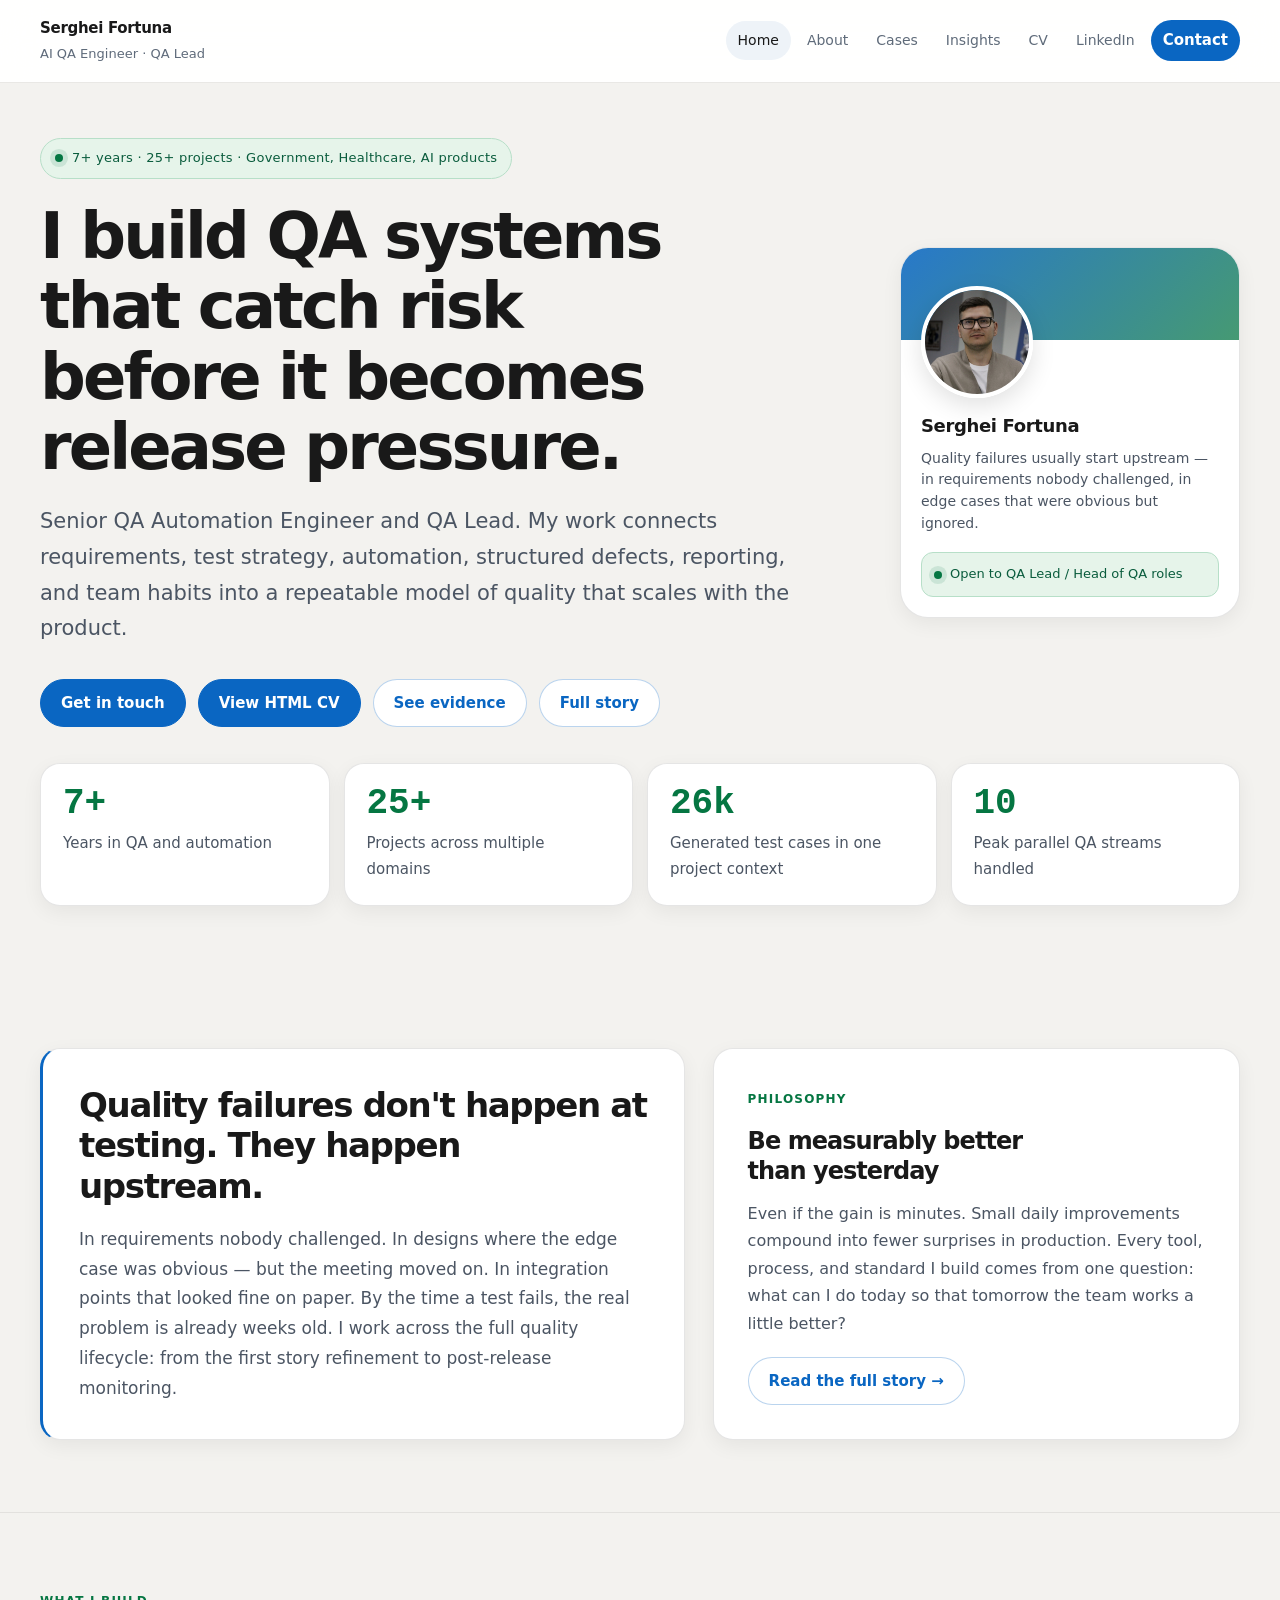
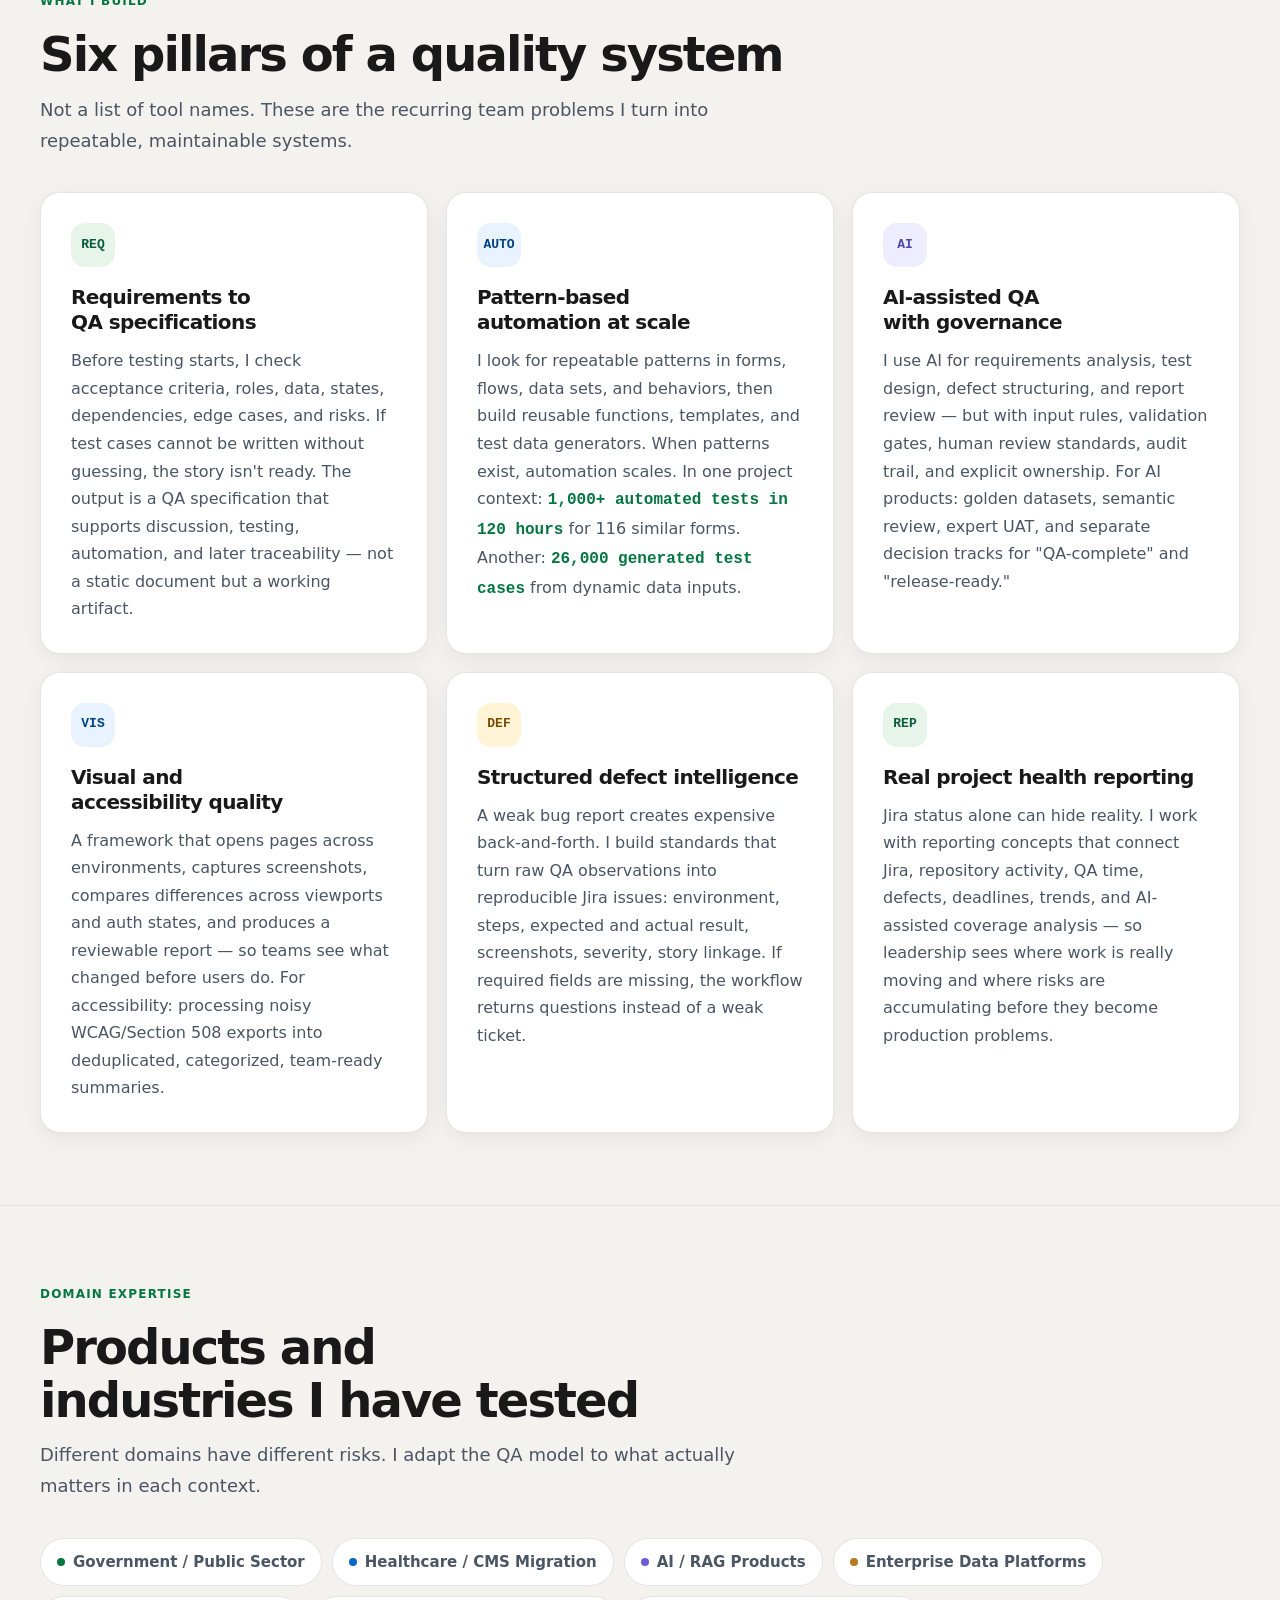
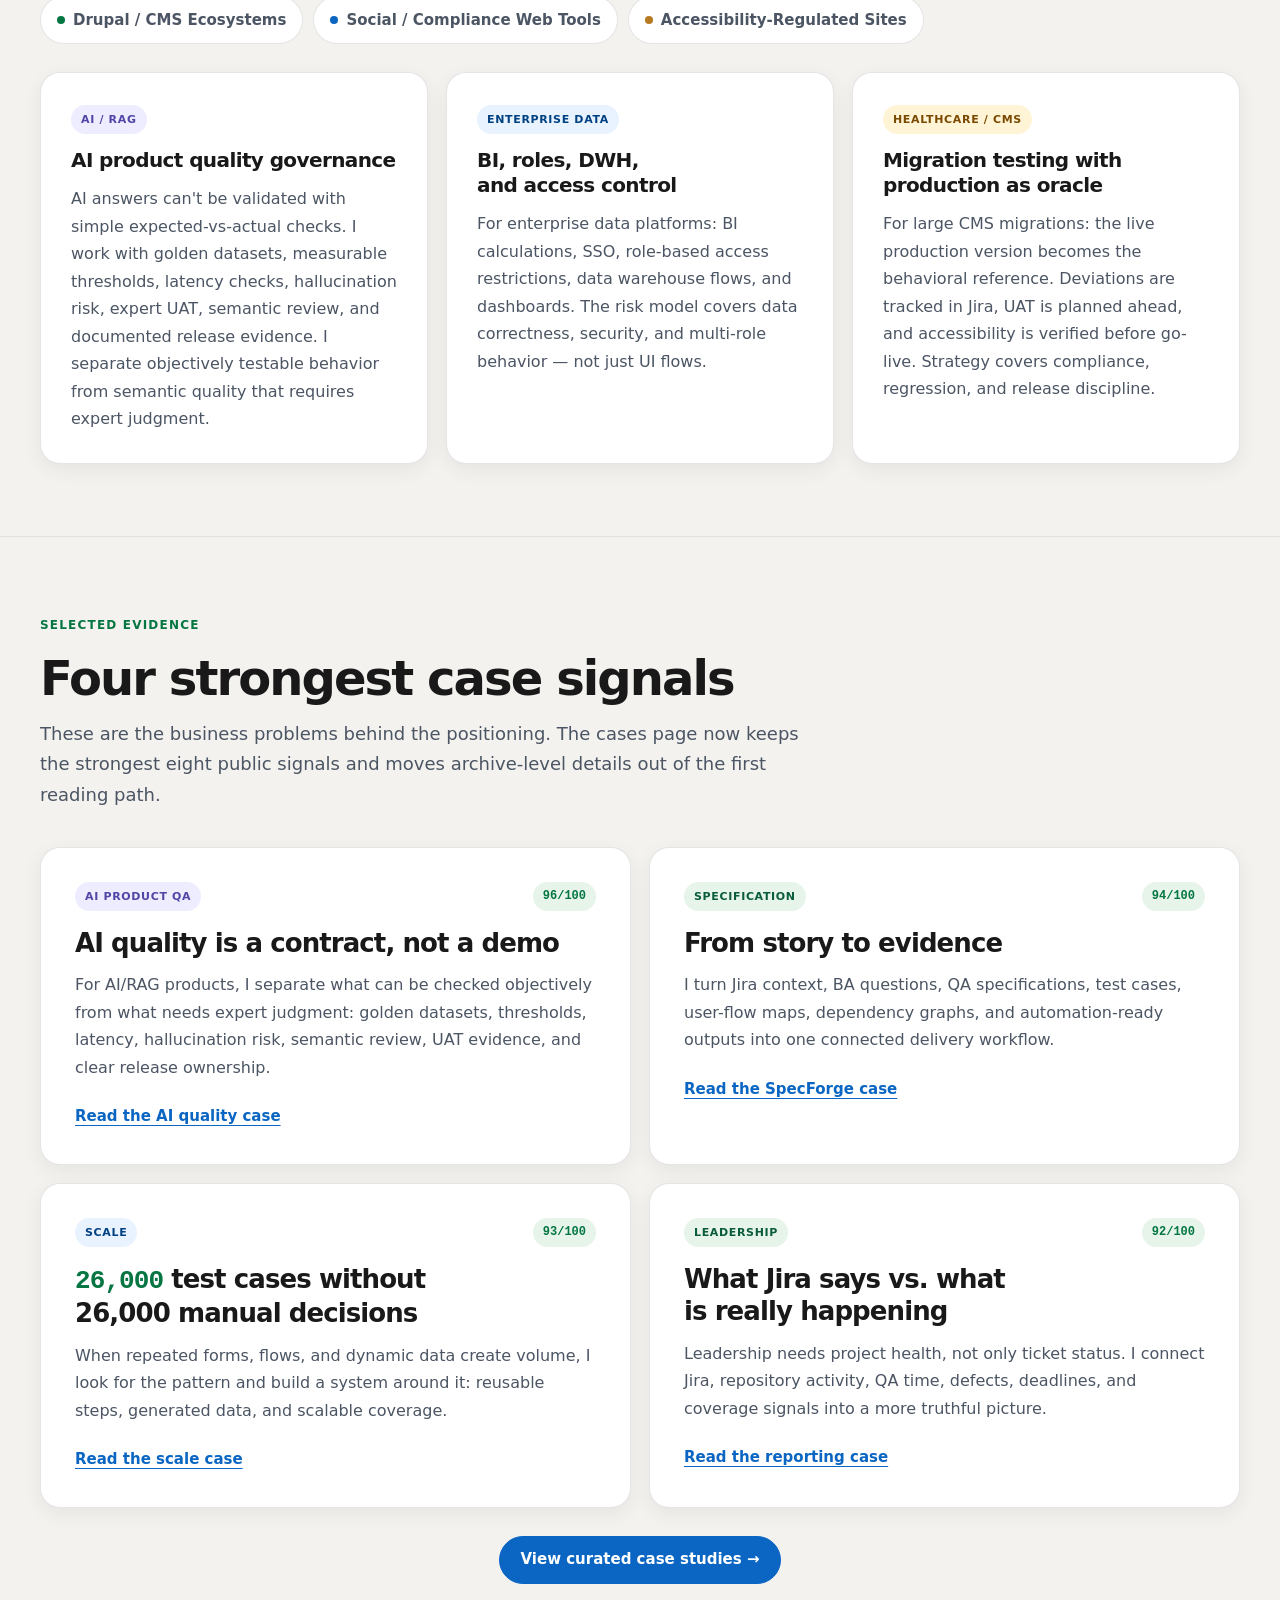
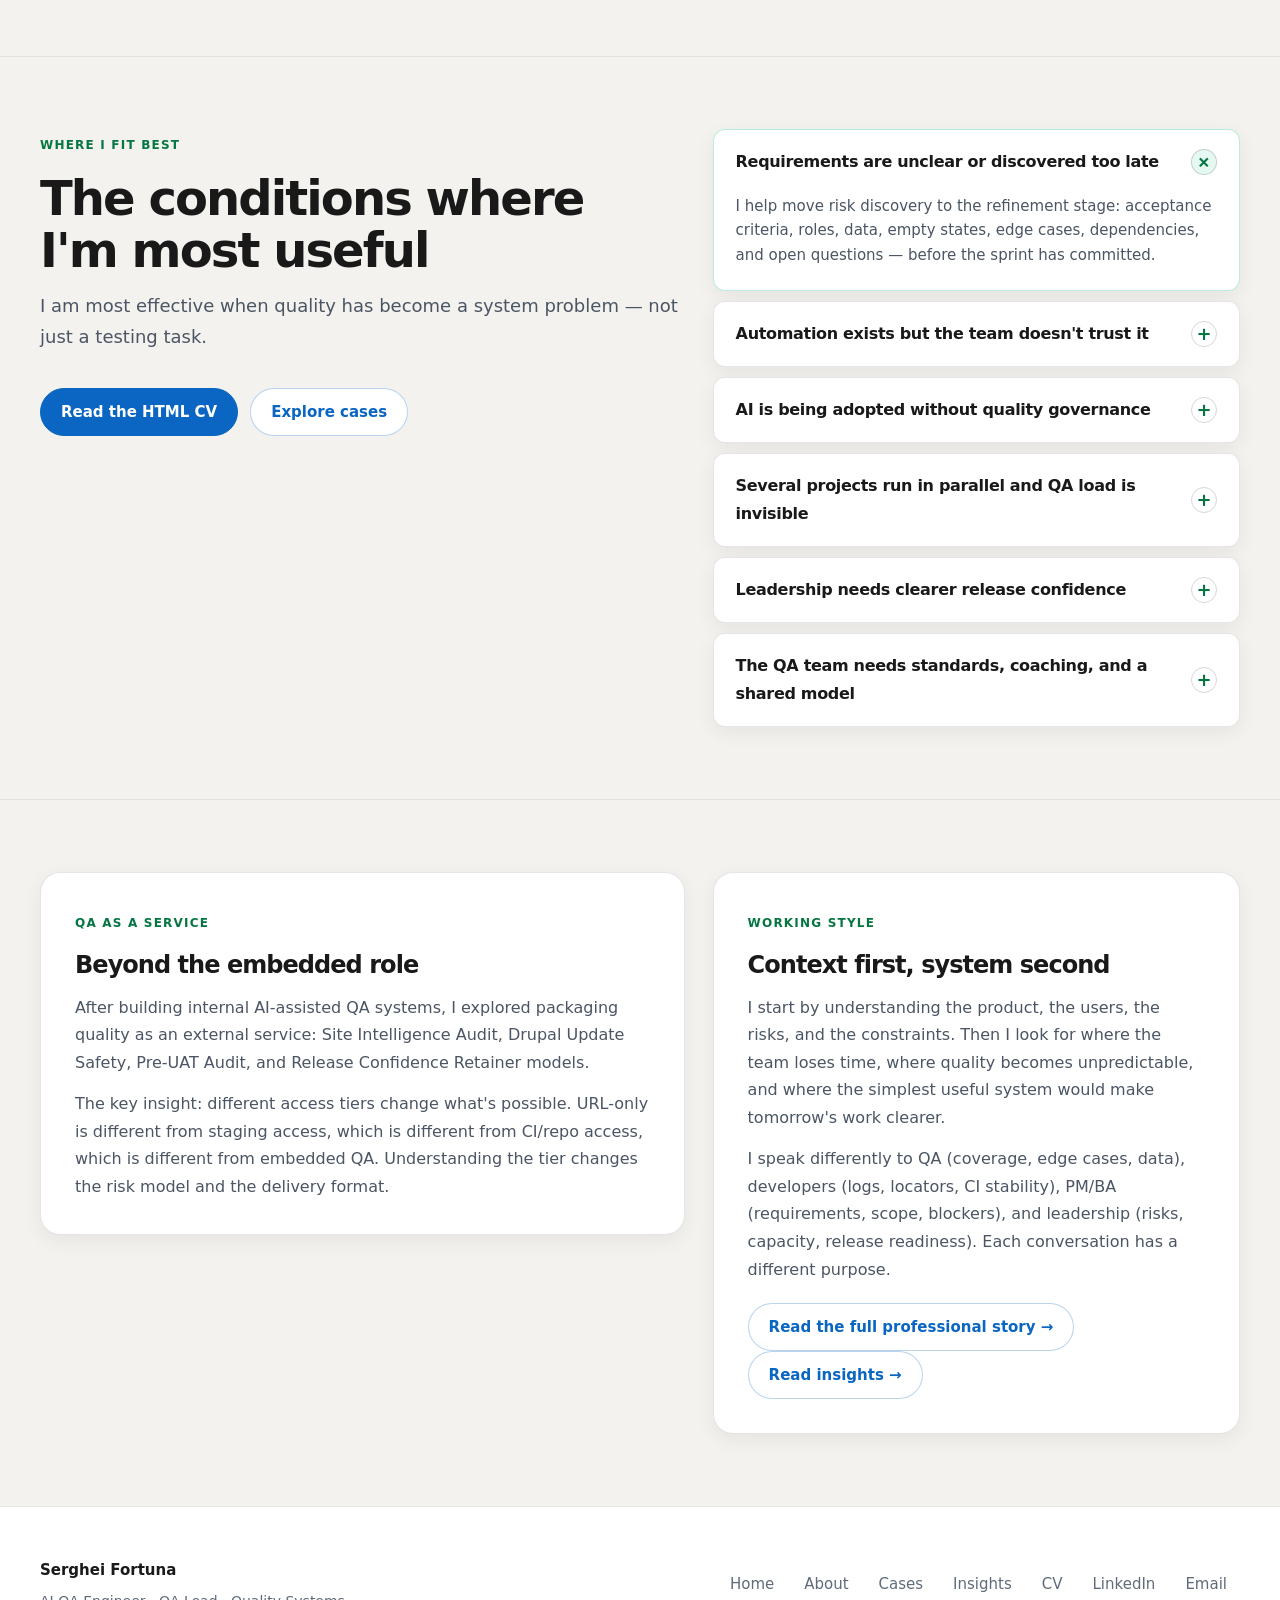
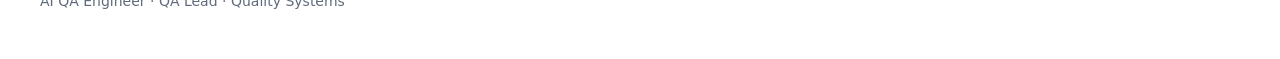
==== commit 1789becd: "Update portfolio site presentation Refine the public portfolio into a more readable LinkedIn-style p" ====
--- a/docs/index.html
+++ b/docs/index.html
@@ -5,6 +5,7 @@
   <meta name="viewport" content="width=device-width, initial-scale=1">
   <title>Serghei Fortuna — QA Systems, Automation & AI Quality</title>
   <meta name="description" content="Senior QA Engineer and QA Lead who builds quality systems: requirements analysis, automation, AI QA governance, and release confidence across 25+ projects.">
+  <link rel="canonical" href="https://kiritoqa.github.io/sf_kit/">
   <link rel="stylesheet" href="styles.css">
 </head>
 <body>
@@ -16,11 +17,13 @@
       <span>AI QA Engineer · QA Lead</span>
     </a>
     <div class="nav-links">
-      <a href="index.html" class="active">Home</a>
-      <a href="about.html">About</a>
-      <a href="evidence.html">Evidence</a>
-      <a href="cv.html">CV</a>
-      <a href="mailto:fortuna.serghei92@gmail.com" class="nav-cta">Contact</a>
+      <a href="index.html" class="active" aria-label="Current page: portfolio homepage">Home</a>
+      <a href="about.html" aria-label="Read professional story about Serghei Fortuna">About</a>
+      <a href="evidence.html" aria-label="Read QA case studies by Serghei Fortuna">Cases</a>
+      <a href="insights.html" aria-label="Read QA insights and writing by Serghei Fortuna">Insights</a>
+      <a href="cv.html" aria-label="Open HTML CV for Serghei Fortuna">CV</a>
+      <a href="https://www.linkedin.com/in/sergey-fortuna-11864a1a2" target="_blank" rel="noopener" aria-label="Open Serghei Fortuna LinkedIn profile">LinkedIn</a>
+      <a href="about.html#contact" class="nav-cta" aria-label="Open contact section for Serghei Fortuna">Contact</a>
     </div>
   </div>
 </nav>
@@ -43,7 +46,7 @@
           into a repeatable model of quality that scales with the product.
         </p>
         <div class="hero-actions">
-          <a class="btn btn-primary" href="mailto:fortuna.serghei92@gmail.com">Get in touch</a>
+          <a class="btn btn-primary" href="about.html#contact" aria-label="Open contact section for Serghei Fortuna">Get in touch</a>
           <a class="btn btn-sky" href="cv.html">View HTML CV</a>
           <a class="btn" href="evidence.html">See evidence</a>
           <a class="btn" href="about.html">Full story</a>
@@ -202,93 +205,53 @@
       <div class="section-head">
         <div class="section-label">Selected evidence</div>
         <h2>Four strongest case signals</h2>
-        <p>These are the business problems behind the positioning. The full evidence appendix has 12 structured case blocks.</p>
-      </div>
-
-      <div class="grid-2">
-        <article class="ev-card">
+        <p>These are the business problems behind the positioning. The cases page now keeps the strongest eight public signals and moves archive-level details out of the first reading path.</p>
+      </div>
+
+      <div class="grid-2 compact-cases">
+        <article class="ev-card case-teaser">
           <div class="ev-card-top">
             <span class="tag tag-violet">AI product QA</span>
             <span class="score">96/100</span>
           </div>
-          <h3>AI / RAG quality governance</h3>
-          <div class="ev-block">
-            <div class="ev-block-label">Problem</div>
-            <p>AI products can't be validated only with fixed assertions. Answers may be semantically correct with different wording, or confidently wrong while looking plausible.</p>
-          </div>
-          <div class="ev-block">
-            <div class="ev-block-label">What I built</div>
-            <p>QA approaches using golden datasets, measurable thresholds, latency checks, semantic review, expert UAT, hallucination risk controls, human ownership, and documented evidence for each release decision.</p>
-          </div>
-          <div class="ev-block">
-            <div class="ev-block-label">Why it matters</div>
-            <p>Teams get a way to decide whether an AI feature is objectively testable, requires expert judgment, or needs evidence-backed release governance.</p>
-          </div>
-        </article>
-
-        <article class="ev-card">
+          <h3>AI quality is a contract, not a demo</h3>
+          <p>For AI/RAG products, I separate what can be checked objectively from what needs expert judgment: golden datasets, thresholds, latency, hallucination risk, semantic review, UAT evidence, and clear release ownership.</p>
+          <a class="text-link" href="evidence.html#ai-quality" aria-label="Read AI quality governance case study">Read the AI quality case</a>
+        </article>
+
+        <article class="ev-card case-teaser">
           <div class="ev-card-top">
             <span class="tag tag-green">Specification</span>
             <span class="score">94/100</span>
           </div>
-          <h3>QA Spec Kit: story-to-evidence workflow</h3>
-          <div class="ev-block">
-            <div class="ev-block-label">Problem</div>
-            <p>Requirements, test cases, bugs, and decisions often live in disconnected places. QA loses context, automation starts from assumptions, and later discussions repeat the same uncertainty.</p>
-          </div>
-          <div class="ev-block">
-            <div class="ev-block-label">What I built</div>
-            <p>A story workflow where Jira context moves into QA analysis, BA questions, updated specifications, test cases, review, user-flow maps, dependency graphs, and automation-ready outputs.</p>
-          </div>
-          <div class="ev-block">
-            <div class="ev-block-label">Why it matters</div>
-            <p>QA documentation becomes a working delivery artifact. Requirements, tests, automation, defects, and release decisions stay connected.</p>
-          </div>
-        </article>
-
-        <article class="ev-card">
+          <h3>From story to evidence</h3>
+          <p>I turn Jira context, BA questions, QA specifications, test cases, user-flow maps, dependency graphs, and automation-ready outputs into one connected delivery workflow.</p>
+          <a class="text-link" href="evidence.html#specforge" aria-label="Read SpecForge story-to-evidence case study">Read the SpecForge case</a>
+        </article>
+
+        <article class="ev-card case-teaser">
           <div class="ev-card-top">
             <span class="tag tag-sky">Scale</span>
             <span class="score">93/100</span>
           </div>
-          <h3><span class="hl">26,000</span> generated test cases from dynamic data</h3>
-          <div class="ev-block">
-            <div class="ev-block-label">Problem</div>
-            <p>Some projects require high-volume coverage across dynamic data combinations. Writing every case manually creates cost, delay, and inconsistency.</p>
-          </div>
-          <div class="ev-block">
-            <div class="ev-block-label">What I built</div>
-            <p>Automation and data-driven approaches that generated large volumes of test cases from dynamic inputs. QA effort shifts from manual creation to pattern design, data validation, and review.</p>
-          </div>
-          <div class="ev-block">
-            <div class="ev-block-label">Why it matters</div>
-            <p>Repeated testing patterns become scalable systems that grow with the product instead of growing the headcount.</p>
-          </div>
-        </article>
-
-        <article class="ev-card">
+          <h3><span class="hl">26,000</span> test cases without 26,000 manual decisions</h3>
+          <p>When repeated forms, flows, and dynamic data create volume, I look for the pattern and build a system around it: reusable steps, generated data, and scalable coverage.</p>
+          <a class="text-link" href="evidence.html#data-scale" aria-label="Read data-driven QA scale case study">Read the scale case</a>
+        </article>
+
+        <article class="ev-card case-teaser">
           <div class="ev-card-top">
             <span class="tag tag-green">Leadership</span>
             <span class="score">92/100</span>
           </div>
-          <h3>Weekly QA health reporting</h3>
-          <div class="ev-block">
-            <div class="ev-block-label">Problem</div>
-            <p>Jira status alone can hide reality. Work may be visible in branches, commits, PRs, QA time, defects, or blockers before it is reflected in task status.</p>
-          </div>
-          <div class="ev-block">
-            <div class="ev-block-label">What I built</div>
-            <p>A weekly QA report framework concept that connects Jira, repository activity, QA time tracking, defects, timelines, trends, and AI-assisted analysis of requirements coverage.</p>
-          </div>
-          <div class="ev-block">
-            <div class="ev-block-label">Why it matters</div>
-            <p>Leadership gets a more truthful view of project health: what is moving, where status diverges from reality, and where QA capacity is actually going.</p>
-          </div>
+          <h3>What Jira says vs. what is really happening</h3>
+          <p>Leadership needs project health, not only ticket status. I connect Jira, repository activity, QA time, defects, deadlines, and coverage signals into a more truthful picture.</p>
+          <a class="text-link" href="evidence.html#project-health" aria-label="Read project health reporting case study">Read the reporting case</a>
         </article>
       </div>
 
       <div style="margin-top:28px; text-align:center">
-        <a class="btn btn-primary" href="evidence.html">View all 12 evidence blocks + 62 case signals →</a>
+        <a class="btn btn-primary" href="evidence.html">View curated case studies →</a>
       </div>
     </div>
   </section>
@@ -304,7 +267,7 @@
         </div>
         <div class="hero-actions">
           <a class="btn btn-primary" href="cv.html">Read the HTML CV</a>
-          <a class="btn" href="evidence.html">Explore evidence</a>
+          <a class="btn" href="evidence.html">Explore cases</a>
         </div>
       </div>
 
@@ -384,6 +347,7 @@
           <p>I speak differently to QA (coverage, edge cases, data), developers (logs, locators, CI stability), PM/BA (requirements, scope, blockers), and leadership (risks, capacity, release readiness). Each conversation has a different purpose.</p>
           <div style="margin-top:20px">
             <a class="btn" href="about.html">Read the full professional story →</a>
+            <a class="btn" href="insights.html">Read insights →</a>
           </div>
         </div>
       </div>
@@ -399,12 +363,13 @@
       <p>AI QA Engineer · QA Lead · Quality Systems</p>
     </div>
     <nav class="footer-links">
-      <a href="index.html">Home</a>
-      <a href="about.html">About</a>
-      <a href="evidence.html">Evidence</a>
-      <a href="cv.html">CV</a>
-      <a href="mailto:fortuna.serghei92@gmail.com">Email</a>
-      <a href="tel:+37379803132">Phone</a>
+      <a href="index.html" aria-label="Open portfolio homepage">Home</a>
+      <a href="about.html" aria-label="Read professional story about Serghei Fortuna">About</a>
+      <a href="evidence.html" aria-label="Read QA case studies by Serghei Fortuna">Cases</a>
+      <a href="insights.html" aria-label="Read QA insights and writing by Serghei Fortuna">Insights</a>
+      <a href="cv.html" aria-label="Open HTML CV for Serghei Fortuna">CV</a>
+      <a href="https://www.linkedin.com/in/sergey-fortuna-11864a1a2" target="_blank" rel="noopener" aria-label="Open Serghei Fortuna LinkedIn profile">LinkedIn</a>
+      <a href="about.html#contact" aria-label="Open email contact section for Serghei Fortuna">Email</a>
     </nav>
   </div>
 </footer>
--- a/docs/styles.css
+++ b/docs/styles.css
@@ -12,17 +12,17 @@
   --surface-3:   #192740;
   --surface-card: rgba(13,21,38,0.7);
 
-  --text:        #eef2ff;
-  --text-2:      #8ca0c4;
-  --text-3:      #4d617f;
-
-  --green:       #10b981;
+  --text:        #f8fafc;
+  --text-2:      #cbd5e1;
+  --text-3:      #e2e8f0;
+
+  --green:       #34d399;
   --green-glow:  rgba(16,185,129,.18);
-  --sky:         #38bdf8;
+  --sky:         #67d5ff;
   --sky-glow:    rgba(56,189,248,.14);
-  --violet:      #818cf8;
+  --violet:      #a5b4fc;
   --violet-glow: rgba(129,140,248,.14);
-  --amber:       #fbbf24;
+  --amber:       #fcd34d;
 
   --border:      rgba(255,255,255,.07);
   --border-2:    rgba(255,255,255,.13);
@@ -46,8 +46,8 @@
 body {
   margin: 0;
   font-family: var(--font);
-  font-size: 16px;
-  line-height: 1.65;
+  font-size: 17px;
+  line-height: 1.75;
   color: var(--text);
   background:
     radial-gradient(ellipse 80% 50% at 0% 0%, rgba(16,185,129,.1) 0%, transparent 60%),
@@ -58,6 +58,7 @@
 }
 
 a { color: inherit; text-decoration: none; }
+a:focus-visible, button:focus-visible { outline: 3px solid var(--sky); outline-offset: 3px; }
 button, input, textarea { font: inherit; }
 img { display: block; max-width: 100%; }
 p { margin: 0; }
@@ -104,16 +105,25 @@
 }
 .nav-links a:hover { color: var(--text); background: rgba(255,255,255,.06); }
 .nav-links a.active { color: var(--text); background: rgba(255,255,255,.08); }
+.nav-links a.nav-cta,
+.nav-links a.nav-cta:visited {
+  color: #03110c;
+  background: var(--green);
+}
+.nav-links a.nav-cta:hover {
+  color: #03110c;
+  background: #6ee7b7;
+}
 .nav-cta {
   padding: 8px 16px;
   border-radius: 999px;
-  color: var(--bg);
+  color: #03110c;
   background: var(--green);
   font-weight: 700;
-  font-size: 14px;
+  font-size: 15px;
   transition: opacity .15s, transform .15s;
 }
-.nav-cta:hover { opacity: .88; transform: translateY(-1px); }
+.nav-cta:hover { transform: translateY(-1px); }
 
 /* ─── Hero ───────────────────────────────────────────────── */
 .hero { padding: 80px 0 70px; }
@@ -146,16 +156,17 @@
 }
 
 h1, h2, h3, h4 { margin: 0; line-height: 1.1; letter-spacing: -.04em; }
-h1 { font-size: clamp(44px, 6vw, 80px); max-width: 820px; }
-h2 { font-size: clamp(32px, 4vw, 52px); }
-h3 { font-size: 22px; }
+h1 { font-size: clamp(42px, 5vw, 68px); max-width: 820px; text-wrap: balance; }
+h2 { font-size: clamp(32px, 4vw, 48px); text-wrap: balance; }
+h3 { font-size: 24px; text-wrap: balance; }
 h4 { font-size: 16px; letter-spacing: -.01em; }
 
 .lead {
   margin-top: 22px;
-  color: var(--text-2);
+  color: #dbe6f6;
   font-size: clamp(18px, 1.8vw, 21px);
-  max-width: 720px;
+  max-width: 760px;
+  line-height: 1.7;
 }
 
 .hero-actions {
@@ -171,7 +182,7 @@
   align-items: center;
   justify-content: center;
   gap: 8px;
-  min-height: 46px;
+  min-height: 48px;
   padding: 0 20px;
   border: 1px solid var(--border-2);
   border-radius: 999px;
@@ -179,7 +190,7 @@
   background: rgba(255,255,255,.05);
   cursor: pointer;
   font-weight: 700;
-  font-size: 14px;
+  font-size: 15px;
   transition: transform .18s, border-color .18s, background .18s;
 }
 .btn:hover { transform: translateY(-1px); border-color: var(--border-3); }
@@ -257,14 +268,14 @@
 .metric-label {
   margin-top: 8px;
   color: var(--text-2);
-  font-size: 14px;
+  font-size: 15px;
 }
 
 /* ─── Sections ───────────────────────────────────────────── */
 .section { padding: 80px 0; border-top: 1px solid var(--border); }
 .section-head { max-width: 820px; margin-bottom: 36px; }
 .section-head h2 { margin-bottom: 14px; }
-.section-head p { color: var(--text-2); font-size: 18px; }
+.section-head p { color: #d7e0f0; font-size: 18px; line-height: 1.7; max-width: 760px; }
 
 .section-label {
   display: inline-flex;
@@ -280,10 +291,10 @@
 
 /* ─── Cards ──────────────────────────────────────────────── */
 .card {
-  padding: 26px;
-  border: 1px solid var(--border);
+  padding: 30px;
+  border: 1px solid rgba(255,255,255,.11);
   border-radius: var(--r);
-  background: linear-gradient(180deg, rgba(255,255,255,.065), rgba(255,255,255,.03));
+  background: linear-gradient(180deg, rgba(255,255,255,.075), rgba(255,255,255,.04));
   transition: border-color .2s, transform .2s;
 }
 .card:hover { border-color: var(--border-2); transform: translateY(-2px); }
@@ -340,30 +351,60 @@
 }
 
 /* ─── Evidence cards ─────────────────────────────────────── */
+#ev-grid {
+  grid-template-columns: minmax(0, 920px);
+  justify-content: center;
+}
+
 .ev-card {
-  padding: 28px;
-  border: 1px solid var(--border);
+  padding: 34px;
+  border: 1px solid rgba(255,255,255,.12);
   border-radius: var(--r);
-  background: var(--surface-1);
+  background: #0b1425;
   box-shadow: var(--shadow-sm);
   display: flex;
   flex-direction: column;
   gap: 0;
   transition: border-color .2s, box-shadow .2s;
 }
+.ev-card > p, .ev-card .ev-block { max-width: 72ch; }
 .ev-card:hover { border-color: rgba(16,185,129,.3); box-shadow: 0 12px 48px rgba(16,185,129,.08); }
 .ev-card-top { display: flex; align-items: center; justify-content: space-between; gap: 12px; margin-bottom: 16px; }
-.ev-card h3 { font-size: 22px; margin-bottom: 8px; }
+.ev-card h3 { font-size: 26px; margin-bottom: 12px; letter-spacing: -.035em; line-height: 1.2; }
 .ev-block { margin-top: 18px; padding-top: 18px; border-top: 1px solid var(--border); }
 .ev-block-label {
-  font-size: 11px;
+  font-size: 12px;
   font-weight: 800;
-  letter-spacing: .08em;
+  letter-spacing: .06em;
   text-transform: uppercase;
   color: var(--text-3);
-  margin-bottom: 7px;
-}
-.ev-block p { color: var(--text-2); font-size: 15px; line-height: 1.6; }
+  margin-bottom: 10px;
+}
+.ev-block p { color: #d1d9e8; font-size: 16px; line-height: 1.78; max-width: 68ch; }
+
+
+.case-teaser {
+  min-height: auto;
+}
+.case-teaser p {
+  color: #d1d9e8;
+  font-size: 16px;
+  line-height: 1.72;
+  max-width: 62ch;
+}
+.text-link {
+  display: inline-flex;
+  width: fit-content;
+  margin-top: 22px;
+  color: #a7f3d0;
+  font-weight: 800;
+  font-size: 15px;
+  text-decoration: underline;
+  text-underline-offset: 4px;
+}
+.text-link:hover {
+  color: #d1fae5;
+}
 
 /* ─── Accordion ──────────────────────────────────────────── */
 .accordion { display: grid; gap: 10px; }
@@ -449,7 +490,7 @@
   background: rgba(255,255,255,.04);
   cursor: pointer;
   font-weight: 700;
-  font-size: 14px;
+  font-size: 15px;
   transition: all .18s;
 }
 .tab-btn.active, .tab-btn:hover { color: var(--bg); background: var(--green); border-color: transparent; }
@@ -490,7 +531,7 @@
   padding: 10px 16px;
   border: 1px solid var(--border-2);
   border-radius: 999px;
-  font-size: 14px;
+  font-size: 15px;
   font-weight: 700;
   transition: border-color .2s, background .2s;
   cursor: default;
@@ -524,17 +565,17 @@
   letter-spacing: -.04em;
   color: var(--text);
 }
-.quote-sub { margin-top: 18px; color: var(--text-2); font-size: 16px; line-height: 1.65; }
+.quote-sub { margin-top: 18px; color: #d1d9e8; font-size: 17px; line-height: 1.75; }
 
 /* ─── Panel ──────────────────────────────────────────────── */
 .panel {
-  padding: 28px;
-  border: 1px solid var(--border);
+  padding: 34px;
+  border: 1px solid rgba(255,255,255,.12);
   border-radius: var(--r);
-  background: var(--surface-1);
+  background: #0b1425;
 }
 .panel h2, .panel h3 { margin-bottom: 14px; }
-.panel p { color: var(--text-2); font-size: 15px; line-height: 1.65; }
+.panel p { color: #d1d9e8; font-size: 16px; line-height: 1.75; }
 .panel p + p { margin-top: 14px; }
 
 /* ─── Timeline ───────────────────────────────────────────── */
@@ -575,16 +616,16 @@
 }
 .side-panel h3 { margin-bottom: 16px; font-size: 18px; }
 .cv-block {
-  padding: 24px;
-  border: 1px solid var(--border);
+  padding: 28px;
+  border: 1px solid rgba(255,255,255,.10);
   border-radius: var(--r);
-  background: rgba(255,255,255,.03);
+  background: rgba(255,255,255,.04);
   margin-bottom: 16px;
 }
 .cv-block:last-child { margin-bottom: 0; }
 .cv-block h3 { font-size: 20px; margin-bottom: 14px; }
 .cv-block h4 { font-size: 16px; margin-bottom: 10px; color: var(--sky); }
-.cv-block p, .cv-block li { color: var(--text-2); font-size: 15px; line-height: 1.65; }
+.cv-block p, .cv-block li { color: #d1d9e8; font-size: 16px; line-height: 1.75; }
 .cv-block ul { margin: 10px 0 0; padding-left: 20px; }
 .cv-block ul li + li { margin-top: 7px; }
 .cv-block .job-meta {
@@ -592,7 +633,7 @@
   align-items: center;
   gap: 12px;
   margin-bottom: 14px;
-  font-size: 14px;
+  font-size: 15px;
   color: var(--text-2);
 }
 .cv-block .job-meta span { background: rgba(255,255,255,.07); padding: 4px 10px; border-radius: 999px; }
@@ -683,8 +724,8 @@
 .footer-links a {
   padding: 7px 13px;
   border-radius: 999px;
-  color: var(--text-2);
-  font-size: 14px;
+  color: #c4d0e5;
+  font-size: 15px;
   transition: color .15s, background .15s;
 }
 .footer-links a:hover { color: var(--text); background: rgba(255,255,255,.06); }
@@ -719,3 +760,416 @@
   .card, .panel, .ev-card, .cv-block { border-color: #ddd; background: #fff; box-shadow: none; }
   .text-2, .text-3, .card p, .panel p, .ev-block p, .check-list li { color: #444; }
 }
+
+/* ============================================================
+   LinkedIn-Inspired Professional Theme
+   Goal: profile-like trust, fast scanning, high readability.
+   ============================================================ */
+
+:root {
+  --bg: #f3f2ef;
+  --surface-0: #f3f2ef;
+  --surface-1: #ffffff;
+  --surface-2: #ffffff;
+  --surface-3: #eef3f8;
+  --surface-card: #ffffff;
+  --text: #191919;
+  --text-2: #4b5563;
+  --text-3: #6b7280;
+  --green: #057642;
+  --sky: #0a66c2;
+  --violet: #6b5bd6;
+  --amber: #b7791f;
+  --border: rgba(0, 0, 0, .10);
+  --border-2: rgba(0, 0, 0, .16);
+  --border-3: rgba(10, 102, 194, .35);
+  --shadow: 0 14px 40px rgba(0, 0, 0, .08);
+  --shadow-sm: 0 6px 20px rgba(0, 0, 0, .06);
+}
+
+body {
+  color: var(--text);
+  background: var(--bg);
+  background-attachment: scroll;
+}
+
+a:focus-visible,
+button:focus-visible {
+  outline: 3px solid #0a66c2;
+  outline-offset: 3px;
+}
+
+.nav {
+  background: rgba(255, 255, 255, .94);
+  border-bottom: 1px solid var(--border);
+  box-shadow: 0 1px 0 rgba(0, 0, 0, .04);
+}
+
+.brand strong,
+.footer-brand strong {
+  color: var(--text);
+}
+
+.brand span,
+.footer-brand p,
+.nav-links a,
+.footer-links a {
+  color: #5f6b7a;
+}
+
+.nav-links a:hover,
+.footer-links a:hover {
+  color: #0a66c2;
+  background: #eef3f8;
+}
+
+.nav-links a.active {
+  color: #191919;
+  background: #eef3f8;
+}
+
+.nav-links a.nav-cta,
+.nav-links a.nav-cta:visited,
+.nav-cta {
+  color: #ffffff;
+  background: #0a66c2;
+  box-shadow: none;
+}
+
+.nav-links a.nav-cta:hover,
+.nav-cta:hover {
+  color: #ffffff;
+  background: #004182;
+}
+
+.hero,
+.page-hero {
+  padding-top: 56px;
+}
+
+.eyebrow {
+  color: #0a5c3d;
+  background: #e6f4ea;
+  border-color: #b7dfc8;
+}
+
+.dot {
+  background: var(--green);
+  box-shadow: 0 0 0 5px rgba(5, 118, 66, .12);
+}
+
+h1,
+h2,
+h3,
+h4 {
+  color: var(--text);
+}
+
+h1 {
+  font-size: clamp(40px, 5vw, 64px);
+  letter-spacing: -.045em;
+}
+
+.lead,
+.section-head p,
+.quote-sub,
+.profile-meta p,
+.metric-label,
+.card p,
+.panel p,
+.ev-block p,
+.check-list li,
+.timeline-item p,
+.cv-block p,
+.cv-block li {
+  color: #4b5563;
+}
+
+.btn {
+  color: #0a66c2;
+  background: #ffffff;
+  border-color: rgba(10, 102, 194, .28);
+  box-shadow: none;
+}
+
+.btn:hover {
+  color: #004182;
+  background: #eef3f8;
+  border-color: rgba(10, 102, 194, .45);
+}
+
+.btn-primary,
+.btn-sky {
+  color: #ffffff;
+  background: #0a66c2;
+  border-color: #0a66c2;
+}
+
+.btn-primary:hover,
+.btn-sky:hover {
+  color: #ffffff;
+  background: #004182;
+  border-color: #004182;
+}
+
+.btn-ghost {
+  background: #ffffff;
+}
+
+.profile-card {
+  position: relative;
+  overflow: hidden;
+  padding: 0 20px 20px;
+  border: 1px solid var(--border);
+  background: #ffffff;
+  box-shadow: var(--shadow-sm);
+}
+
+.profile-card::before {
+  content: "";
+  display: block;
+  height: 92px;
+  margin: 0 -20px 0;
+  background:
+    linear-gradient(135deg, rgba(10, 102, 194, .88), rgba(5, 118, 66, .74)),
+    radial-gradient(circle at 85% 20%, rgba(255, 255, 255, .5), transparent 28%);
+}
+
+.profile-card img {
+  width: 112px;
+  height: 112px;
+  aspect-ratio: 1;
+  object-fit: cover;
+  margin-top: -54px;
+  border: 4px solid #ffffff;
+  border-radius: 50%;
+  box-shadow: 0 8px 24px rgba(0, 0, 0, .12);
+}
+
+.profile-meta {
+  padding: 12px 0 0;
+}
+
+.profile-availability {
+  color: #0a5c3d;
+  background: #e6f4ea;
+  border-color: #b7dfc8;
+}
+
+.metric,
+.card,
+.panel,
+.ev-card,
+.cv-block,
+.side-panel,
+.quote-block,
+.timeline-item,
+.accordion-item {
+  background: #ffffff;
+  border-color: var(--border);
+  box-shadow: var(--shadow-sm);
+}
+
+.card,
+.panel,
+.ev-card,
+.cv-block {
+  background: #ffffff;
+}
+
+.card:hover,
+.ev-card:hover {
+  border-color: rgba(10, 102, 194, .24);
+  box-shadow: 0 12px 32px rgba(0, 0, 0, .08);
+}
+
+.metric-num,
+.hl,
+.score,
+.section-label,
+.text-link,
+.chk {
+  color: var(--green);
+}
+
+.quote-block {
+  border-left-color: #0a66c2;
+}
+
+.quote-text {
+  color: var(--text);
+}
+
+.domain-pill,
+.stack-pill,
+.filter-btn,
+.tab-btn {
+  color: #4b5563;
+  background: #ffffff;
+  border-color: var(--border);
+}
+
+.domain-pill:hover,
+.filter-btn:hover,
+.tab-btn:hover {
+  color: #0a66c2;
+  background: #eef3f8;
+  border-color: rgba(10, 102, 194, .28);
+}
+
+.filter-btn.active,
+.tab-btn.active {
+  color: #ffffff;
+  background: #0a66c2;
+  border-color: #0a66c2;
+}
+
+.tag-green {
+  color: #0a5c3d;
+  background: #e6f4ea;
+}
+
+.tag-sky {
+  color: #004182;
+  background: #e8f3ff;
+}
+
+.tag-violet {
+  color: #4f46a5;
+  background: #eeecff;
+}
+
+.tag-amber {
+  color: #7a4a00;
+  background: #fff4d6;
+}
+
+.tag-muted {
+  color: #4b5563;
+  background: #f3f4f6;
+}
+
+.score {
+  background: #e6f4ea;
+}
+
+.ev-card {
+  background: #ffffff;
+}
+
+.ev-block {
+  border-top-color: rgba(0, 0, 0, .09);
+}
+
+.ev-block-label {
+  color: #6b7280;
+}
+
+.case-teaser p,
+.ev-block p {
+  color: #4b5563;
+}
+
+.text-link {
+  color: #0a66c2;
+}
+
+.text-link:hover {
+  color: #004182;
+}
+
+.accordion-trigger {
+  color: var(--text);
+}
+
+.accordion-content,
+.acc-block p {
+  color: #4b5563;
+}
+
+.acc-block {
+  background: #f8fafc;
+  border-color: var(--border);
+}
+
+.footer {
+  background: #ffffff;
+  border-top-color: var(--border);
+}
+
+main > section {
+  padding: 72px 0;
+}
+
+main > section + section {
+  border-top: 1px solid rgba(0, 0, 0, .07);
+}
+
+.hero-grid {
+  align-items: center;
+}
+
+.metrics-bar {
+  margin-top: 36px;
+}
+
+.section-head {
+  max-width: 780px;
+}
+
+.card h3,
+.ev-card h3,
+.panel h3,
+.cv-block h3 {
+  line-height: 1.25;
+}
+
+.card p,
+.panel p {
+  font-size: 16px;
+  line-height: 1.72;
+}
+
+.icon-green {
+  color: #0a5c3d;
+  background: #e6f4ea;
+}
+
+.icon-sky {
+  color: #004182;
+  background: #e8f3ff;
+}
+
+.icon-violet {
+  color: #4f46a5;
+  background: #eeecff;
+}
+
+.icon-amber {
+  color: #7a4a00;
+  background: #fff4d6;
+}
+
+.modal-panel {
+  color: var(--text);
+  background: #ffffff;
+}
+
+.modal-close {
+  color: var(--text);
+  background: #ffffff;
+}
+
+@media (max-width: 640px) {
+  .nav-inner {
+    background: transparent;
+  }
+
+  h1 {
+    font-size: clamp(36px, 11vw, 48px);
+  }
+
+  main > section {
+    padding: 56px 0;
+  }
+}
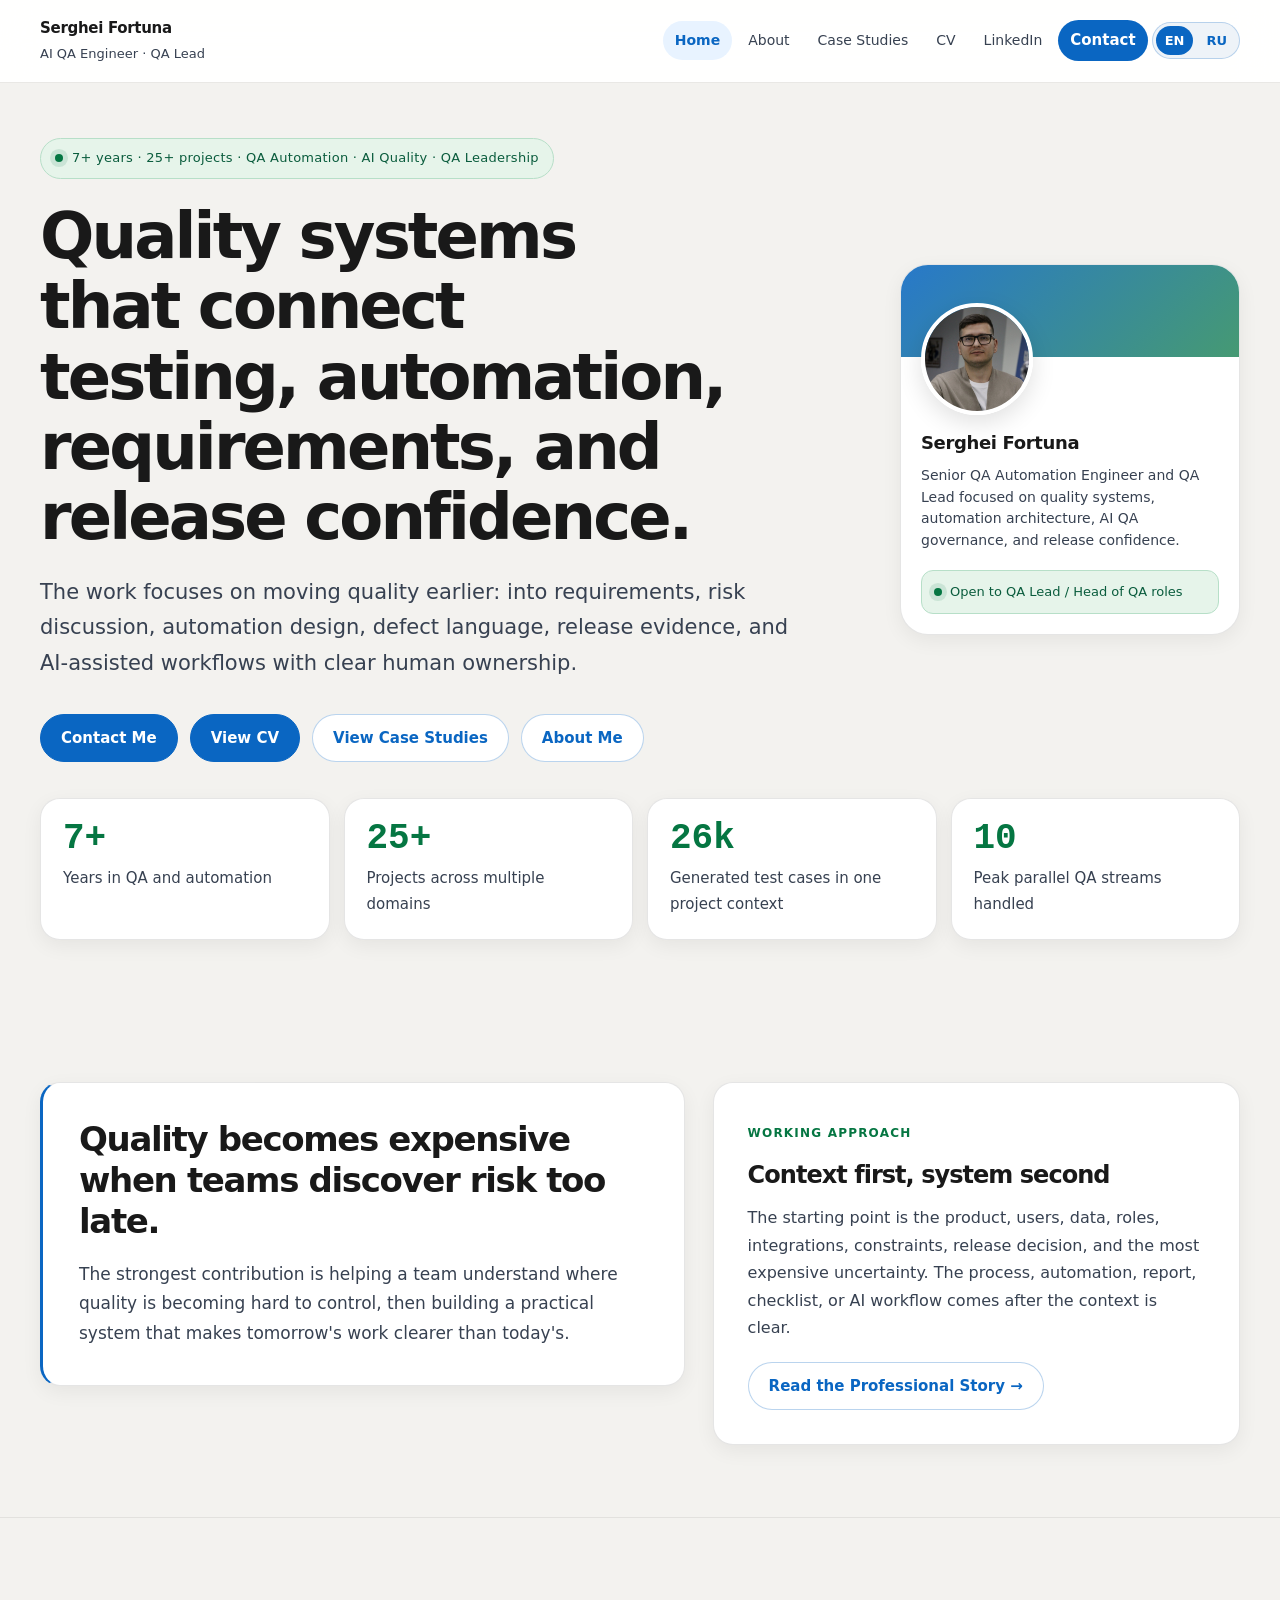
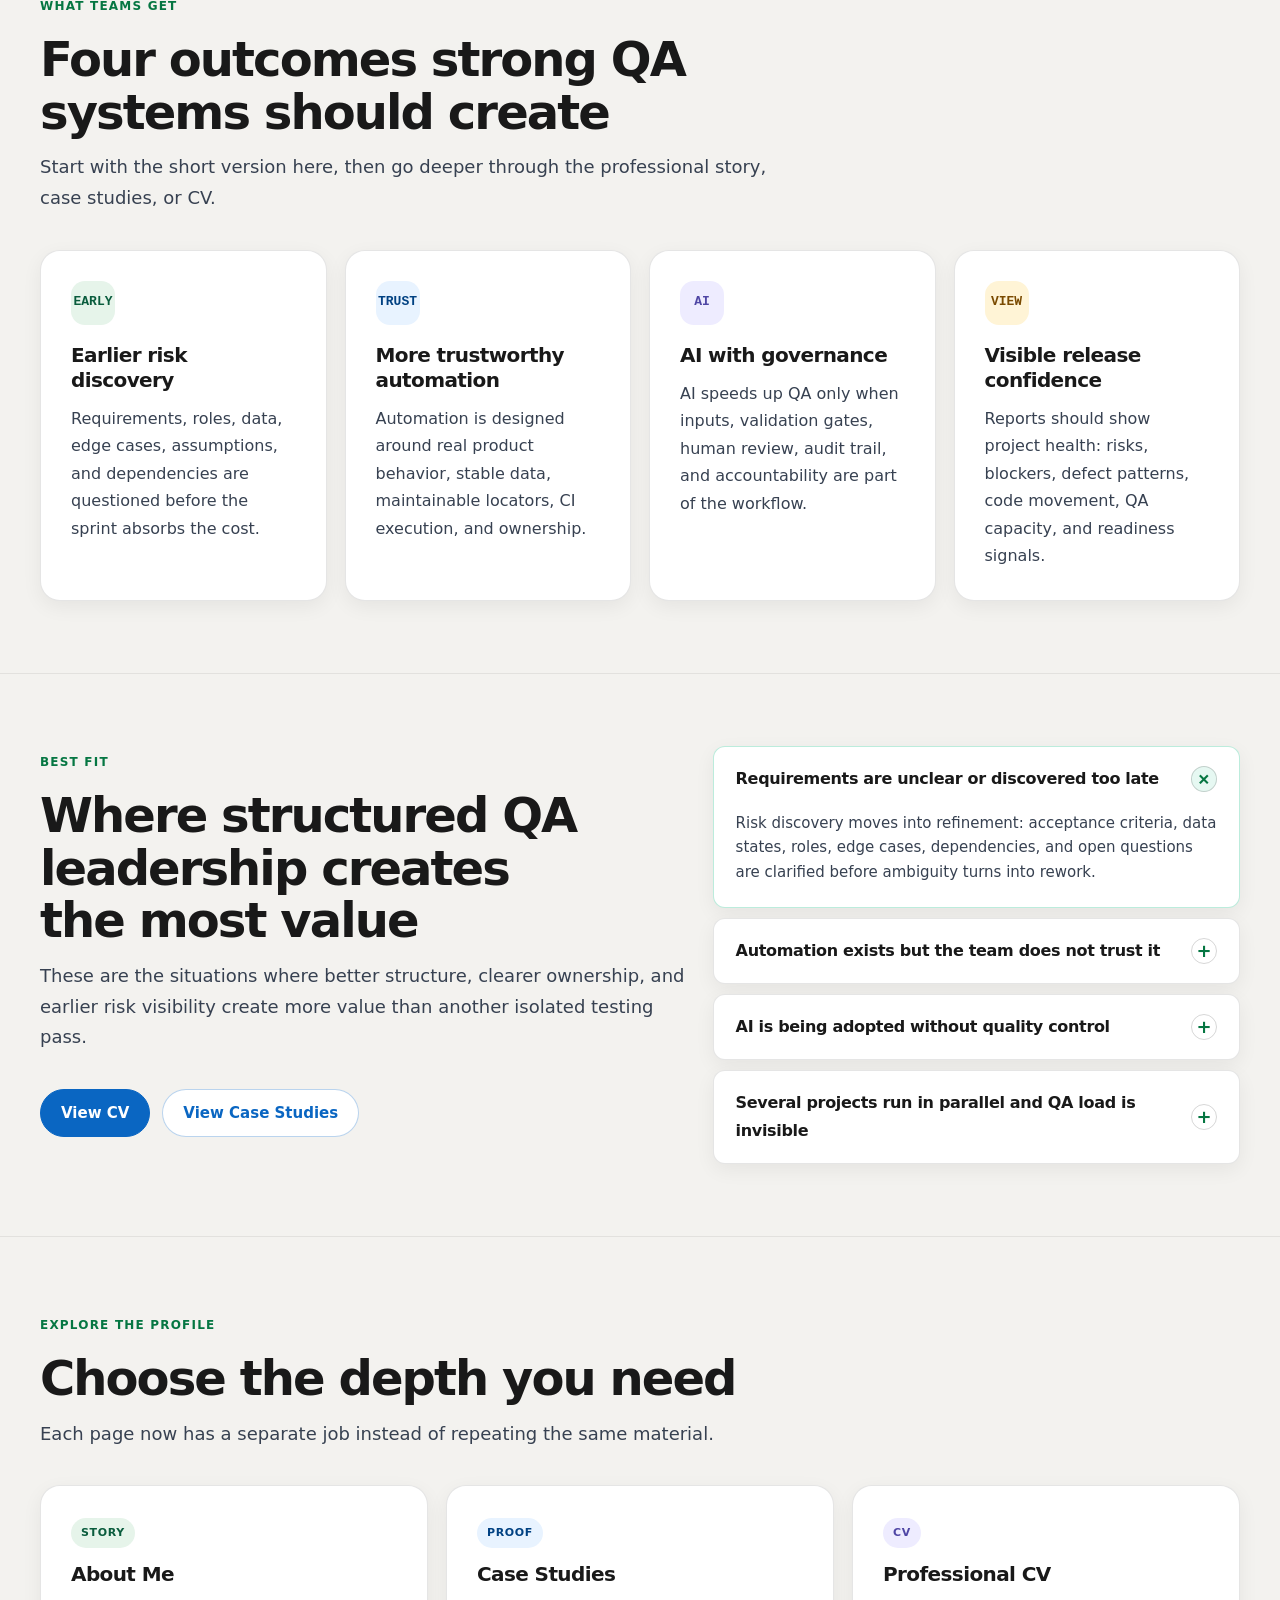
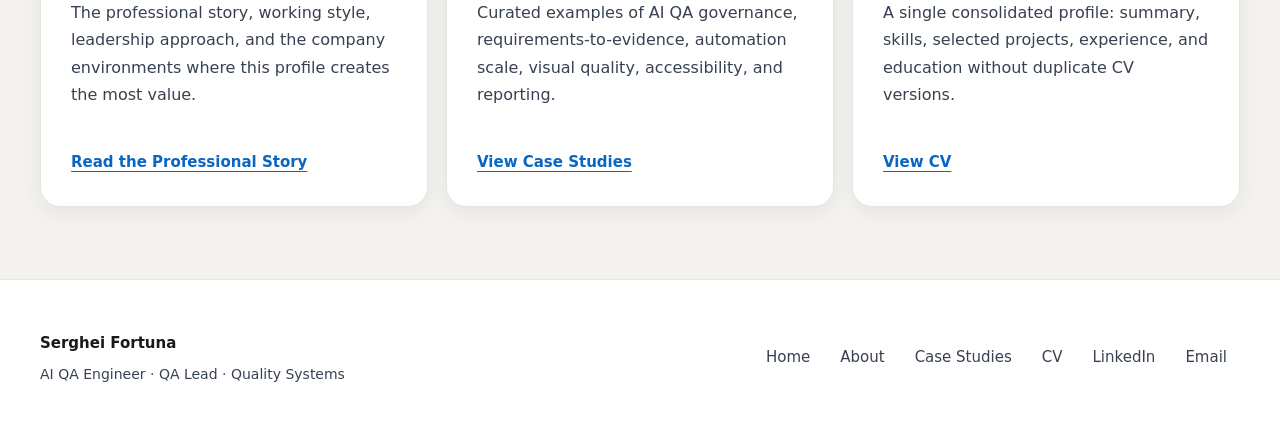
==== commit b63b80f4: "Update portfolio tone and localization Co-authored-by: Cursor <cursoragent@cursor.com>" ====
--- a/docs/index.html
+++ b/docs/index.html
@@ -6,6 +6,9 @@
   <title>Serghei Fortuna — QA Systems, Automation & AI Quality</title>
   <meta name="description" content="Senior QA Engineer and QA Lead who builds quality systems: requirements analysis, automation, AI QA governance, and release confidence across 25+ projects.">
   <link rel="canonical" href="https://kiritoqa.github.io/sf_kit/">
+  <link rel="alternate" hreflang="en" href="https://kiritoqa.github.io/sf_kit/">
+  <link rel="alternate" hreflang="ru" href="https://kiritoqa.github.io/sf_kit/ru/">
+  <link rel="alternate" hreflang="x-default" href="https://kiritoqa.github.io/sf_kit/">
   <link rel="stylesheet" href="styles.css">
 </head>
 <body>
@@ -19,342 +22,117 @@
     <div class="nav-links">
       <a href="index.html" class="active" aria-label="Current page: portfolio homepage">Home</a>
       <a href="about.html" aria-label="Read professional story about Serghei Fortuna">About</a>
-      <a href="evidence.html" aria-label="Read QA case studies by Serghei Fortuna">Cases</a>
-      <a href="insights.html" aria-label="Read QA insights and writing by Serghei Fortuna">Insights</a>
+      <a href="evidence.html" aria-label="Read QA case studies by Serghei Fortuna">Case Studies</a>
       <a href="cv.html" aria-label="Open HTML CV for Serghei Fortuna">CV</a>
       <a href="https://www.linkedin.com/in/sergey-fortuna-11864a1a2" target="_blank" rel="noopener" aria-label="Open Serghei Fortuna LinkedIn profile">LinkedIn</a>
       <a href="about.html#contact" class="nav-cta" aria-label="Open contact section for Serghei Fortuna">Contact</a>
+      <span class="language-switch" aria-label="Language switch"><span class="active-lang">EN</span><a href="ru/index.html">RU</a></span>
     </div>
   </div>
 </nav>
 
 <main>
-
-  <!-- ── Hero ────────────────────────────────────────────── -->
   <header class="hero">
     <div class="wrap hero-grid">
-
       <div>
-        <div class="eyebrow">
-          <span class="dot"></span>
-          7+ years · 25+ projects · Government, Healthcare, AI products
-        </div>
-        <h1>I build QA systems that catch risk before it becomes release pressure.</h1>
-        <p class="lead">
-          Senior QA Automation Engineer and QA Lead. My work connects requirements,
-          test strategy, automation, structured defects, reporting, and team habits
-          into a repeatable model of quality that scales with the product.
-        </p>
+        <div class="eyebrow"><span class="dot"></span>7+ years · 25+ projects · QA Automation · AI Quality · QA Leadership</div>
+        <h1>Quality systems that connect testing, automation, requirements, and release confidence.</h1>
+        <p class="lead">The work focuses on moving quality earlier: into requirements, risk discussion, automation design, defect language, release evidence, and AI-assisted workflows with clear human ownership.</p>
         <div class="hero-actions">
-          <a class="btn btn-primary" href="about.html#contact" aria-label="Open contact section for Serghei Fortuna">Get in touch</a>
-          <a class="btn btn-sky" href="cv.html">View HTML CV</a>
-          <a class="btn" href="evidence.html">See evidence</a>
-          <a class="btn" href="about.html">Full story</a>
+          <a class="btn btn-primary" href="about.html#contact">Contact Me</a>
+          <a class="btn btn-sky" href="cv.html">View CV</a>
+          <a class="btn" href="evidence.html">View Case Studies</a>
+          <a class="btn" href="about.html">About Me</a>
         </div>
       </div>
-
       <aside>
         <div class="profile-card">
           <img src="assets/profile.png" alt="Serghei Fortuna — QA Lead">
           <div class="profile-meta">
             <strong>Serghei Fortuna</strong>
-            <p>Quality failures usually start upstream — in requirements nobody challenged, in edge cases that were obvious but ignored.</p>
-            <div class="profile-availability">
-              <span class="dot"></span>
-              Open to QA Lead / Head of QA roles
-            </div>
+            <p>Senior QA Automation Engineer and QA Lead focused on quality systems, automation architecture, AI QA governance, and release confidence.</p>
+            <div class="profile-availability"><span class="dot"></span>Open to QA Lead / Head of QA roles</div>
           </div>
         </div>
       </aside>
     </div>
-
-    <!-- Metrics -->
     <div class="wrap metrics-bar" aria-label="Career facts">
-      <div class="metric">
-        <div class="metric-num">7+</div>
-        <div class="metric-label">Years in QA and automation</div>
-      </div>
-      <div class="metric">
-        <div class="metric-num">25+</div>
-        <div class="metric-label">Projects across multiple domains</div>
-      </div>
-      <div class="metric">
-        <div class="metric-num">26k</div>
-        <div class="metric-label">Generated test cases in one project context</div>
-      </div>
-      <div class="metric">
-        <div class="metric-num">10</div>
-        <div class="metric-label">Peak parallel QA streams handled</div>
-      </div>
+      <div class="metric"><div class="metric-num">7+</div><div class="metric-label">Years in QA and automation</div></div>
+      <div class="metric"><div class="metric-num">25+</div><div class="metric-label">Projects across multiple domains</div></div>
+      <div class="metric"><div class="metric-num">26k</div><div class="metric-label">Generated test cases in one project context</div></div>
+      <div class="metric"><div class="metric-num">10</div><div class="metric-label">Peak parallel QA streams handled</div></div>
     </div>
   </header>
 
-  <!-- ── The real problem ─────────────────────────────────── -->
   <section>
     <div class="wrap two-col">
       <div class="quote-block">
-        <p class="quote-text">Quality failures don't happen at testing. They happen upstream.</p>
-        <p class="quote-sub">
-          In requirements nobody challenged. In designs where the edge case was obvious — but the meeting moved on.
-          In integration points that looked fine on paper. By the time a test fails, the real problem is already weeks old.
-          I work across the full quality lifecycle: from the first story refinement to post-release monitoring.
-        </p>
+        <p class="quote-text">Quality becomes expensive when teams discover risk too late.</p>
+        <p class="quote-sub">The strongest contribution is helping a team understand where quality is becoming hard to control, then building a practical system that makes tomorrow's work clearer than today's.</p>
       </div>
       <div class="panel">
-        <div class="section-label">Philosophy</div>
-        <h3>Be measurably better than yesterday</h3>
-        <p>Even if the gain is minutes. Small daily improvements compound into fewer surprises in production. Every tool, process, and standard I build comes from one question: what can I do today so that tomorrow the team works a little better?</p>
-        <div style="margin-top:20px">
-          <a class="btn btn-ghost" href="about.html">Read the full story →</a>
-        </div>
+        <div class="section-label">Working Approach</div>
+        <h3>Context first, system second</h3>
+        <p>The starting point is the product, users, data, roles, integrations, constraints, release decision, and the most expensive uncertainty. The process, automation, report, checklist, or AI workflow comes after the context is clear.</p>
+        <div style="margin-top:20px"><a class="btn btn-ghost" href="about.html">Read the Professional Story →</a></div>
       </div>
     </div>
   </section>
 
-  <!-- ── What I Build ─────────────────────────────────────── -->
-  <section id="systems">
+  <section>
     <div class="wrap">
       <div class="section-head">
-        <div class="section-label">What I build</div>
-        <h2>Six pillars of a quality system</h2>
-        <p>Not a list of tool names. These are the recurring team problems I turn into repeatable, maintainable systems.</p>
+        <div class="section-label">What teams get</div>
+        <h2>Four outcomes strong QA systems should create</h2>
+        <p>Start with the short version here, then go deeper through the professional story, case studies, or CV.</p>
       </div>
-
-      <div class="grid-3">
-        <article class="card">
-          <div class="card-icon icon-green">REQ</div>
-          <h3>Requirements to QA specifications</h3>
-          <p>Before testing starts, I check acceptance criteria, roles, data, states, dependencies, edge cases, and risks. If test cases cannot be written without guessing, the story isn't ready. The output is a QA specification that supports discussion, testing, automation, and later traceability — not a static document but a working artifact.</p>
-        </article>
-
-        <article class="card">
-          <div class="card-icon icon-sky">AUTO</div>
-          <h3>Pattern-based automation at scale</h3>
-          <p>I look for repeatable patterns in forms, flows, data sets, and behaviors, then build reusable functions, templates, and test data generators. When patterns exist, automation scales. In one project context: <span class="hl">1,000+ automated tests in 120 hours</span> for 116 similar forms. Another: <span class="hl">26,000 generated test cases</span> from dynamic data inputs.</p>
-        </article>
-
-        <article class="card">
-          <div class="card-icon icon-violet">AI</div>
-          <h3>AI-assisted QA with governance</h3>
-          <p>I use AI for requirements analysis, test design, defect structuring, and report review — but with input rules, validation gates, human review standards, audit trail, and explicit ownership. For AI products: golden datasets, semantic review, expert UAT, and separate decision tracks for "QA-complete" and "release-ready."</p>
-        </article>
-
-        <article class="card">
-          <div class="card-icon icon-sky">VIS</div>
-          <h3>Visual and accessibility quality</h3>
-          <p>A framework that opens pages across environments, captures screenshots, compares differences across viewports and auth states, and produces a reviewable report — so teams see what changed before users do. For accessibility: processing noisy WCAG/Section 508 exports into deduplicated, categorized, team-ready summaries.</p>
-        </article>
-
-        <article class="card">
-          <div class="card-icon icon-amber">DEF</div>
-          <h3>Structured defect intelligence</h3>
-          <p>A weak bug report creates expensive back-and-forth. I build standards that turn raw QA observations into reproducible Jira issues: environment, steps, expected and actual result, screenshots, severity, story linkage. If required fields are missing, the workflow returns questions instead of a weak ticket.</p>
-        </article>
-
-        <article class="card">
-          <div class="card-icon icon-green">REP</div>
-          <h3>Real project health reporting</h3>
-          <p>Jira status alone can hide reality. I work with reporting concepts that connect Jira, repository activity, QA time, defects, deadlines, trends, and AI-assisted coverage analysis — so leadership sees where work is really moving and where risks are accumulating before they become production problems.</p>
-        </article>
+      <div class="grid-4">
+        <article class="card"><div class="card-icon icon-green">EARLY</div><h3>Earlier risk discovery</h3><p>Requirements, roles, data, edge cases, assumptions, and dependencies are questioned before the sprint absorbs the cost.</p></article>
+        <article class="card"><div class="card-icon icon-sky">TRUST</div><h3>More trustworthy automation</h3><p>Automation is designed around real product behavior, stable data, maintainable locators, CI execution, and ownership.</p></article>
+        <article class="card"><div class="card-icon icon-violet">AI</div><h3>AI with governance</h3><p>AI speeds up QA only when inputs, validation gates, human review, audit trail, and accountability are part of the workflow.</p></article>
+        <article class="card"><div class="card-icon icon-amber">VIEW</div><h3>Visible release confidence</h3><p>Reports should show project health: risks, blockers, defect patterns, code movement, QA capacity, and readiness signals.</p></article>
       </div>
     </div>
   </section>
 
-  <!-- ── Domain Expertise ──────────────────────────────────── -->
-  <section id="domains">
-    <div class="wrap">
-      <div class="section-head">
-        <div class="section-label">Domain expertise</div>
-        <h2>Products and industries I have tested</h2>
-        <p>Different domains have different risks. I adapt the QA model to what actually matters in each context.</p>
+  <section>
+    <div class="wrap two-col">
+      <div>
+        <div class="section-head">
+          <div class="section-label">Best Fit</div>
+          <h2>Where structured QA leadership creates the most value</h2>
+          <p>These are the situations where better structure, clearer ownership, and earlier risk visibility create more value than another isolated testing pass.</p>
+        </div>
+        <div class="hero-actions">
+          <a class="btn btn-primary" href="cv.html">View CV</a>
+          <a class="btn" href="evidence.html">View Case Studies</a>
+        </div>
       </div>
-
-      <div class="domain-grid" style="margin-bottom:28px">
-        <div class="domain-pill"><span class="domain-dot" style="background:var(--green)"></span>Government / Public Sector</div>
-        <div class="domain-pill"><span class="domain-dot" style="background:var(--sky)"></span>Healthcare / CMS Migration</div>
-        <div class="domain-pill"><span class="domain-dot" style="background:var(--violet)"></span>AI / RAG Products</div>
-        <div class="domain-pill"><span class="domain-dot" style="background:var(--amber)"></span>Enterprise Data Platforms</div>
-        <div class="domain-pill"><span class="domain-dot" style="background:var(--green)"></span>Drupal / CMS Ecosystems</div>
-        <div class="domain-pill"><span class="domain-dot" style="background:var(--sky)"></span>Social / Compliance Web Tools</div>
-        <div class="domain-pill"><span class="domain-dot" style="background:var(--amber)"></span>Accessibility-Regulated Sites</div>
-      </div>
-
-      <div class="grid-3">
-        <article class="card">
-          <div class="tag tag-violet" style="margin-bottom:14px">AI / RAG</div>
-          <h3>AI product quality governance</h3>
-          <p>AI answers can't be validated with simple expected-vs-actual checks. I work with golden datasets, measurable thresholds, latency checks, hallucination risk, expert UAT, semantic review, and documented release evidence. I separate objectively testable behavior from semantic quality that requires expert judgment.</p>
-        </article>
-        <article class="card">
-          <div class="tag tag-sky" style="margin-bottom:14px">Enterprise Data</div>
-          <h3>BI, roles, DWH, and access control</h3>
-          <p>For enterprise data platforms: BI calculations, SSO, role-based access restrictions, data warehouse flows, and dashboards. The risk model covers data correctness, security, and multi-role behavior — not just UI flows.</p>
-        </article>
-        <article class="card">
-          <div class="tag tag-amber" style="margin-bottom:14px">Healthcare / CMS</div>
-          <h3>Migration testing with production as oracle</h3>
-          <p>For large CMS migrations: the live production version becomes the behavioral reference. Deviations are tracked in Jira, UAT is planned ahead, and accessibility is verified before go-live. Strategy covers compliance, regression, and release discipline.</p>
-        </article>
+      <div class="accordion">
+        <div class="accordion-item open"><button class="accordion-trigger" type="button"><span>Requirements are unclear or discovered too late</span><span class="acc-icon">+</span></button><div class="accordion-content">Risk discovery moves into refinement: acceptance criteria, data states, roles, edge cases, dependencies, and open questions are clarified before ambiguity turns into rework.</div></div>
+        <div class="accordion-item"><button class="accordion-trigger" type="button"><span>Automation exists but the team does not trust it</span><span class="acc-icon">+</span></button><div class="accordion-content">The review covers architecture, locators, data, environments, CI, failure triage, ownership, and whether tests reflect real product behavior.</div></div>
+        <div class="accordion-item"><button class="accordion-trigger" type="button"><span>AI is being adopted without quality control</span><span class="acc-icon">+</span></button><div class="accordion-content">Clear input rules, validation gates, prompt patterns, human review, escalation rules, and ownership are added around AI-generated QA artifacts.</div></div>
+        <div class="accordion-item"><button class="accordion-trigger" type="button"><span>Several projects run in parallel and QA load is invisible</span><span class="acc-icon">+</span></button><div class="accordion-content">Agency and multi-project environments shaped this approach to workload visibility, shared standards, reporting, and risk prioritization.</div></div>
       </div>
     </div>
   </section>
 
-  <!-- ── Selected evidence ─────────────────────────────────── -->
-  <section id="evidence">
+  <section>
     <div class="wrap">
       <div class="section-head">
-        <div class="section-label">Selected evidence</div>
-        <h2>Four strongest case signals</h2>
-        <p>These are the business problems behind the positioning. The cases page now keeps the strongest eight public signals and moves archive-level details out of the first reading path.</p>
+        <div class="section-label">Explore the profile</div>
+        <h2>Choose the depth you need</h2>
+        <p>Each page now has a separate job instead of repeating the same material.</p>
       </div>
-
-      <div class="grid-2 compact-cases">
-        <article class="ev-card case-teaser">
-          <div class="ev-card-top">
-            <span class="tag tag-violet">AI product QA</span>
-            <span class="score">96/100</span>
-          </div>
-          <h3>AI quality is a contract, not a demo</h3>
-          <p>For AI/RAG products, I separate what can be checked objectively from what needs expert judgment: golden datasets, thresholds, latency, hallucination risk, semantic review, UAT evidence, and clear release ownership.</p>
-          <a class="text-link" href="evidence.html#ai-quality" aria-label="Read AI quality governance case study">Read the AI quality case</a>
-        </article>
-
-        <article class="ev-card case-teaser">
-          <div class="ev-card-top">
-            <span class="tag tag-green">Specification</span>
-            <span class="score">94/100</span>
-          </div>
-          <h3>From story to evidence</h3>
-          <p>I turn Jira context, BA questions, QA specifications, test cases, user-flow maps, dependency graphs, and automation-ready outputs into one connected delivery workflow.</p>
-          <a class="text-link" href="evidence.html#specforge" aria-label="Read SpecForge story-to-evidence case study">Read the SpecForge case</a>
-        </article>
-
-        <article class="ev-card case-teaser">
-          <div class="ev-card-top">
-            <span class="tag tag-sky">Scale</span>
-            <span class="score">93/100</span>
-          </div>
-          <h3><span class="hl">26,000</span> test cases without 26,000 manual decisions</h3>
-          <p>When repeated forms, flows, and dynamic data create volume, I look for the pattern and build a system around it: reusable steps, generated data, and scalable coverage.</p>
-          <a class="text-link" href="evidence.html#data-scale" aria-label="Read data-driven QA scale case study">Read the scale case</a>
-        </article>
-
-        <article class="ev-card case-teaser">
-          <div class="ev-card-top">
-            <span class="tag tag-green">Leadership</span>
-            <span class="score">92/100</span>
-          </div>
-          <h3>What Jira says vs. what is really happening</h3>
-          <p>Leadership needs project health, not only ticket status. I connect Jira, repository activity, QA time, defects, deadlines, and coverage signals into a more truthful picture.</p>
-          <a class="text-link" href="evidence.html#project-health" aria-label="Read project health reporting case study">Read the reporting case</a>
-        </article>
-      </div>
-
-      <div style="margin-top:28px; text-align:center">
-        <a class="btn btn-primary" href="evidence.html">View curated case studies →</a>
+      <div class="grid-3">
+        <article class="card"><div class="tag tag-green" style="margin-bottom:14px">Story</div><h3>About Me</h3><p>The professional story, working style, leadership approach, and the company environments where this profile creates the most value.</p><div style="margin-top:18px"><a class="text-link" href="about.html">Read the Professional Story</a></div></article>
+        <article class="card"><div class="tag tag-sky" style="margin-bottom:14px">Proof</div><h3>Case Studies</h3><p>Curated examples of AI QA governance, requirements-to-evidence, automation scale, visual quality, accessibility, and reporting.</p><div style="margin-top:18px"><a class="text-link" href="evidence.html">View Case Studies</a></div></article>
+        <article class="card"><div class="tag tag-violet" style="margin-bottom:14px">CV</div><h3>Professional CV</h3><p>A single consolidated profile: summary, skills, selected projects, experience, and education without duplicate CV versions.</p><div style="margin-top:18px"><a class="text-link" href="cv.html">View CV</a></div></article>
       </div>
     </div>
   </section>
+</main>
 
-  <!-- ── Where I fit ───────────────────────────────────────── -->
-  <section id="fit">
-    <div class="wrap two-col">
-      <div>
-        <div class="section-head">
-          <div class="section-label">Where I fit best</div>
-          <h2>The conditions where I'm most useful</h2>
-          <p>I am most effective when quality has become a system problem — not just a testing task.</p>
-        </div>
-        <div class="hero-actions">
-          <a class="btn btn-primary" href="cv.html">Read the HTML CV</a>
-          <a class="btn" href="evidence.html">Explore cases</a>
-        </div>
-      </div>
-
-      <div class="accordion">
-        <div class="accordion-item open">
-          <button class="accordion-trigger" type="button">
-            <span>Requirements are unclear or discovered too late</span>
-            <span class="acc-icon">+</span>
-          </button>
-          <div class="accordion-content">
-            I help move risk discovery to the refinement stage: acceptance criteria, roles, data, empty states, edge cases, dependencies, and open questions — before the sprint has committed.
-          </div>
-        </div>
-        <div class="accordion-item">
-          <button class="accordion-trigger" type="button">
-            <span>Automation exists but the team doesn't trust it</span>
-            <span class="acc-icon">+</span>
-          </button>
-          <div class="accordion-content">
-            I look at locators, data strategy, architecture, CI execution, ownership, review habits, and whether the tests actually reflect real product behavior under real conditions.
-          </div>
-        </div>
-        <div class="accordion-item">
-          <button class="accordion-trigger" type="button">
-            <span>AI is being adopted without quality governance</span>
-            <span class="acc-icon">+</span>
-          </button>
-          <div class="accordion-content">
-            I add input standards, validation gates, prompt libraries, human review, golden datasets, semantic evidence, and explicit decision ownership so AI gives speed without losing professional accountability.
-          </div>
-        </div>
-        <div class="accordion-item">
-          <button class="accordion-trigger" type="button">
-            <span>Several projects run in parallel and QA load is invisible</span>
-            <span class="acc-icon">+</span>
-          </button>
-          <div class="accordion-content">
-            Agency and multi-project environments are where my experience formed. I built tools and workflows specifically for making QA capacity, priorities, blockers, and risk visible across teams.
-          </div>
-        </div>
-        <div class="accordion-item">
-          <button class="accordion-trigger" type="button">
-            <span>Leadership needs clearer release confidence</span>
-            <span class="acc-icon">+</span>
-          </button>
-          <div class="accordion-content">
-            I focus reporting on real project health: defect trends, code movement, QA time, open risks, requirements coverage gaps, and timeline overlaps — not just a summary of passed test cases.
-          </div>
-        </div>
-        <div class="accordion-item">
-          <button class="accordion-trigger" type="button">
-            <span>The QA team needs standards, coaching, and a shared model</span>
-            <span class="acc-icon">+</span>
-          </button>
-          <div class="accordion-content">
-            I ran 20+ QA interviews, built role expectations, developed a manual QA pod toward automation thinking, ran live workshops, and created shared standards for defects, tests, automation structure, and AI-assisted work.
-          </div>
-        </div>
-      </div>
-    </div>
-  </section>
-
-  <!-- ── QA as a Service signal ────────────────────────────── -->
-  <section>
-    <div class="wrap">
-      <div class="two-col">
-        <div class="panel">
-          <div class="section-label">QA as a Service</div>
-          <h3>Beyond the embedded role</h3>
-          <p>After building internal AI-assisted QA systems, I explored packaging quality as an external service: Site Intelligence Audit, Drupal Update Safety, Pre-UAT Audit, and Release Confidence Retainer models.</p>
-          <p>The key insight: different access tiers change what's possible. URL-only is different from staging access, which is different from CI/repo access, which is different from embedded QA. Understanding the tier changes the risk model and the delivery format.</p>
-        </div>
-        <div class="panel">
-          <div class="section-label">Working style</div>
-          <h3>Context first, system second</h3>
-          <p>I start by understanding the product, the users, the risks, and the constraints. Then I look for where the team loses time, where quality becomes unpredictable, and where the simplest useful system would make tomorrow's work clearer.</p>
-          <p>I speak differently to QA (coverage, edge cases, data), developers (logs, locators, CI stability), PM/BA (requirements, scope, blockers), and leadership (risks, capacity, release readiness). Each conversation has a different purpose.</p>
-          <div style="margin-top:20px">
-            <a class="btn" href="about.html">Read the full professional story →</a>
-            <a class="btn" href="insights.html">Read insights →</a>
-          </div>
-        </div>
-      </div>
-    </div>
-  </section>
-
-</main>
 
 <footer class="footer">
   <div class="wrap footer-inner">
@@ -365,8 +143,7 @@
     <nav class="footer-links">
       <a href="index.html" aria-label="Open portfolio homepage">Home</a>
       <a href="about.html" aria-label="Read professional story about Serghei Fortuna">About</a>
-      <a href="evidence.html" aria-label="Read QA case studies by Serghei Fortuna">Cases</a>
-      <a href="insights.html" aria-label="Read QA insights and writing by Serghei Fortuna">Insights</a>
+      <a href="evidence.html" aria-label="Read QA case studies by Serghei Fortuna">Case Studies</a>
       <a href="cv.html" aria-label="Open HTML CV for Serghei Fortuna">CV</a>
       <a href="https://www.linkedin.com/in/sergey-fortuna-11864a1a2" target="_blank" rel="noopener" aria-label="Open Serghei Fortuna LinkedIn profile">LinkedIn</a>
       <a href="about.html#contact" aria-label="Open email contact section for Serghei Fortuna">Email</a>
--- a/docs/styles.css
+++ b/docs/styles.css
@@ -814,7 +814,7 @@
 .footer-brand p,
 .nav-links a,
 .footer-links a {
-  color: #5f6b7a;
+  color: #374151;
 }
 
 .nav-links a:hover,
@@ -824,8 +824,9 @@
 }
 
 .nav-links a.active {
-  color: #191919;
-  background: #eef3f8;
+  color: #0a66c2;
+  background: #e8f3ff;
+  font-weight: 800;
 }
 
 .nav-links a.nav-cta,
@@ -882,7 +883,7 @@
 .timeline-item p,
 .cv-block p,
 .cv-block li {
-  color: #4b5563;
+  color: #374151;
 }
 
 .btn {
@@ -1004,7 +1005,7 @@
 .stack-pill,
 .filter-btn,
 .tab-btn {
-  color: #4b5563;
+  color: #374151;
   background: #ffffff;
   border-color: var(--border);
 }
@@ -1045,7 +1046,7 @@
 }
 
 .tag-muted {
-  color: #4b5563;
+  color: #374151;
   background: #f3f4f6;
 }
 
@@ -1067,7 +1068,7 @@
 
 .case-teaser p,
 .ev-block p {
-  color: #4b5563;
+  color: #374151;
 }
 
 .text-link {
@@ -1084,7 +1085,7 @@
 
 .accordion-content,
 .acc-block p {
-  color: #4b5563;
+  color: #374151;
 }
 
 .acc-block {
@@ -1160,6 +1161,42 @@
   background: #ffffff;
 }
 
+.language-switch {
+  display: inline-flex;
+  align-items: center;
+  gap: 4px;
+  padding: 3px;
+  border: 1px solid rgba(10, 102, 194, .24);
+  border-radius: 999px;
+  background: #eef3f8;
+  color: #0a66c2;
+  font-size: 13px;
+  font-weight: 800;
+  line-height: 1;
+}
+
+.language-switch a,
+.language-switch .active-lang {
+  min-width: 32px;
+  padding: 8px 9px;
+  border-radius: 999px;
+  text-align: center;
+}
+
+.language-switch a {
+  color: #0a66c2;
+}
+
+.language-switch a:hover {
+  color: #004182;
+  background: rgba(255, 255, 255, .75);
+}
+
+.language-switch .active-lang {
+  color: #ffffff;
+  background: #0a66c2;
+}
+
 @media (max-width: 640px) {
   .nav-inner {
     background: transparent;
@@ -1172,4 +1209,8 @@
   main > section {
     padding: 56px 0;
   }
-}
+
+  .language-switch {
+    margin-top: 4px;
+  }
+}
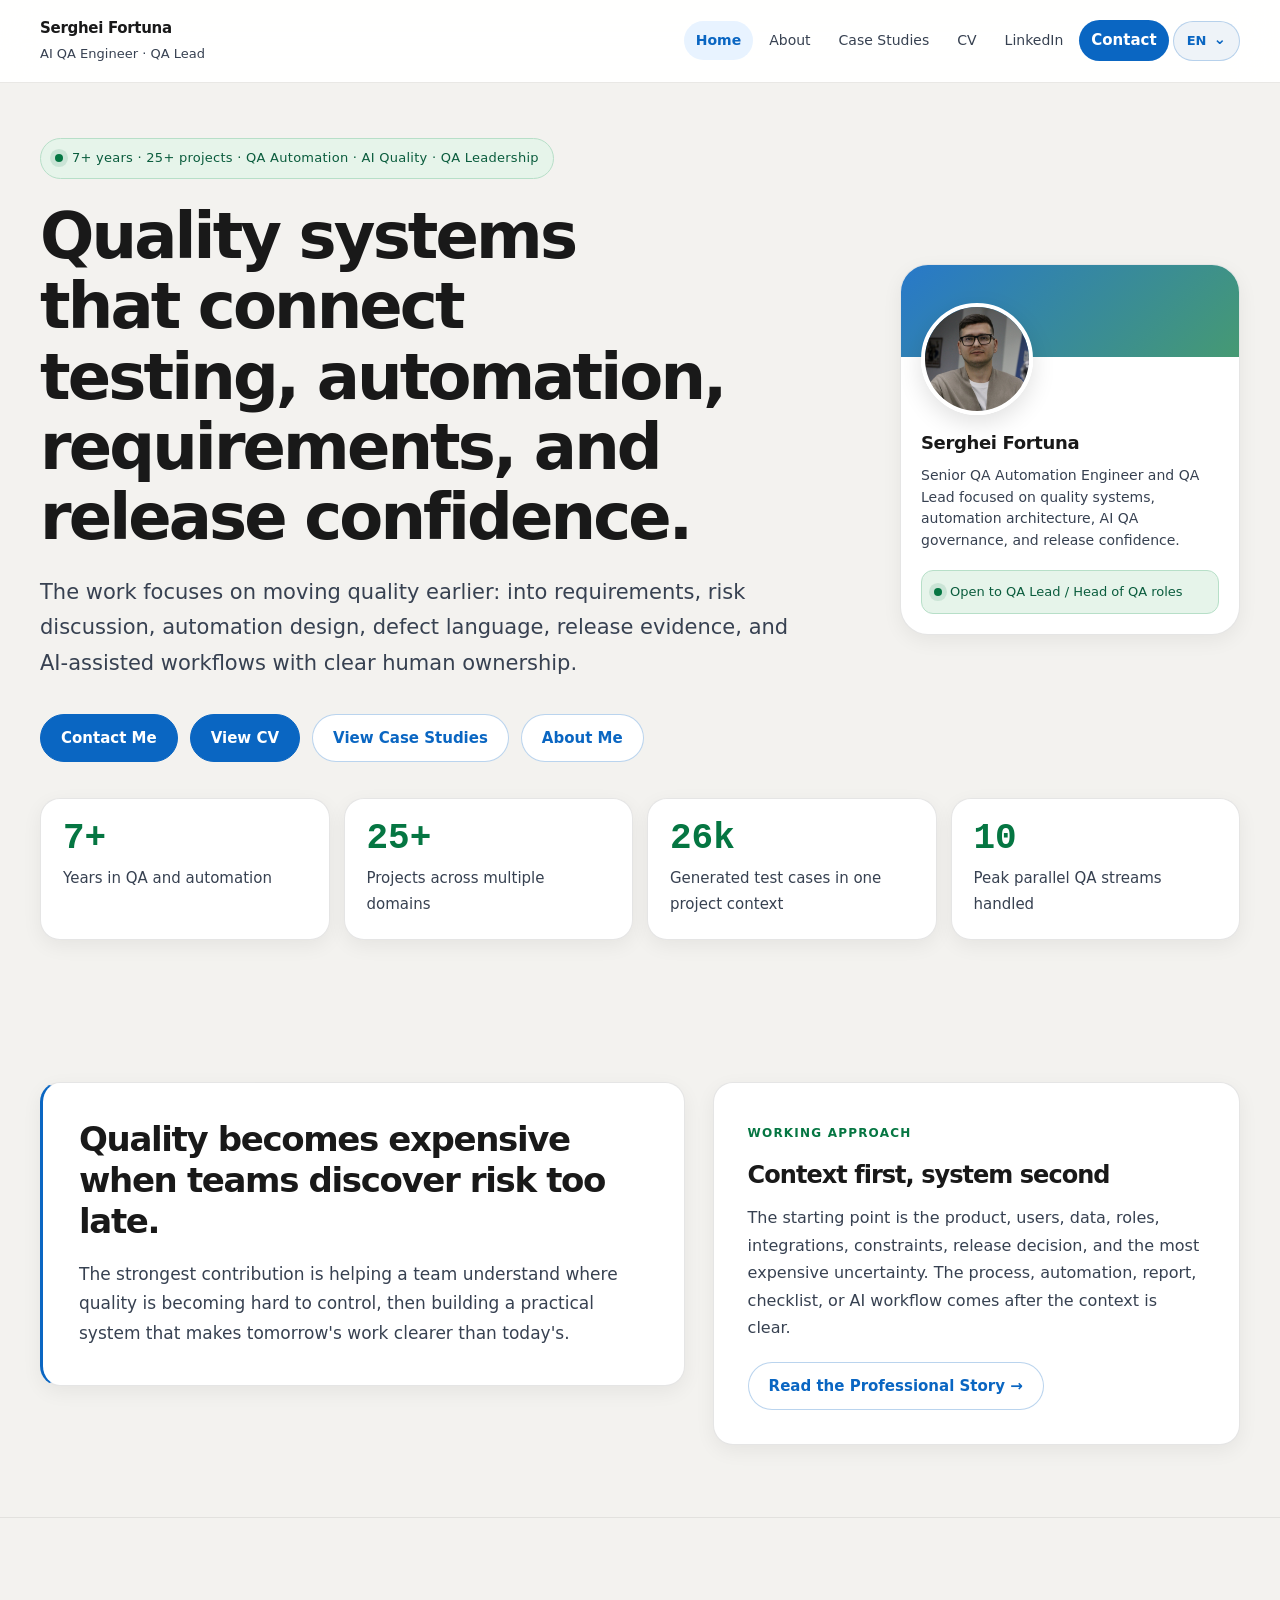
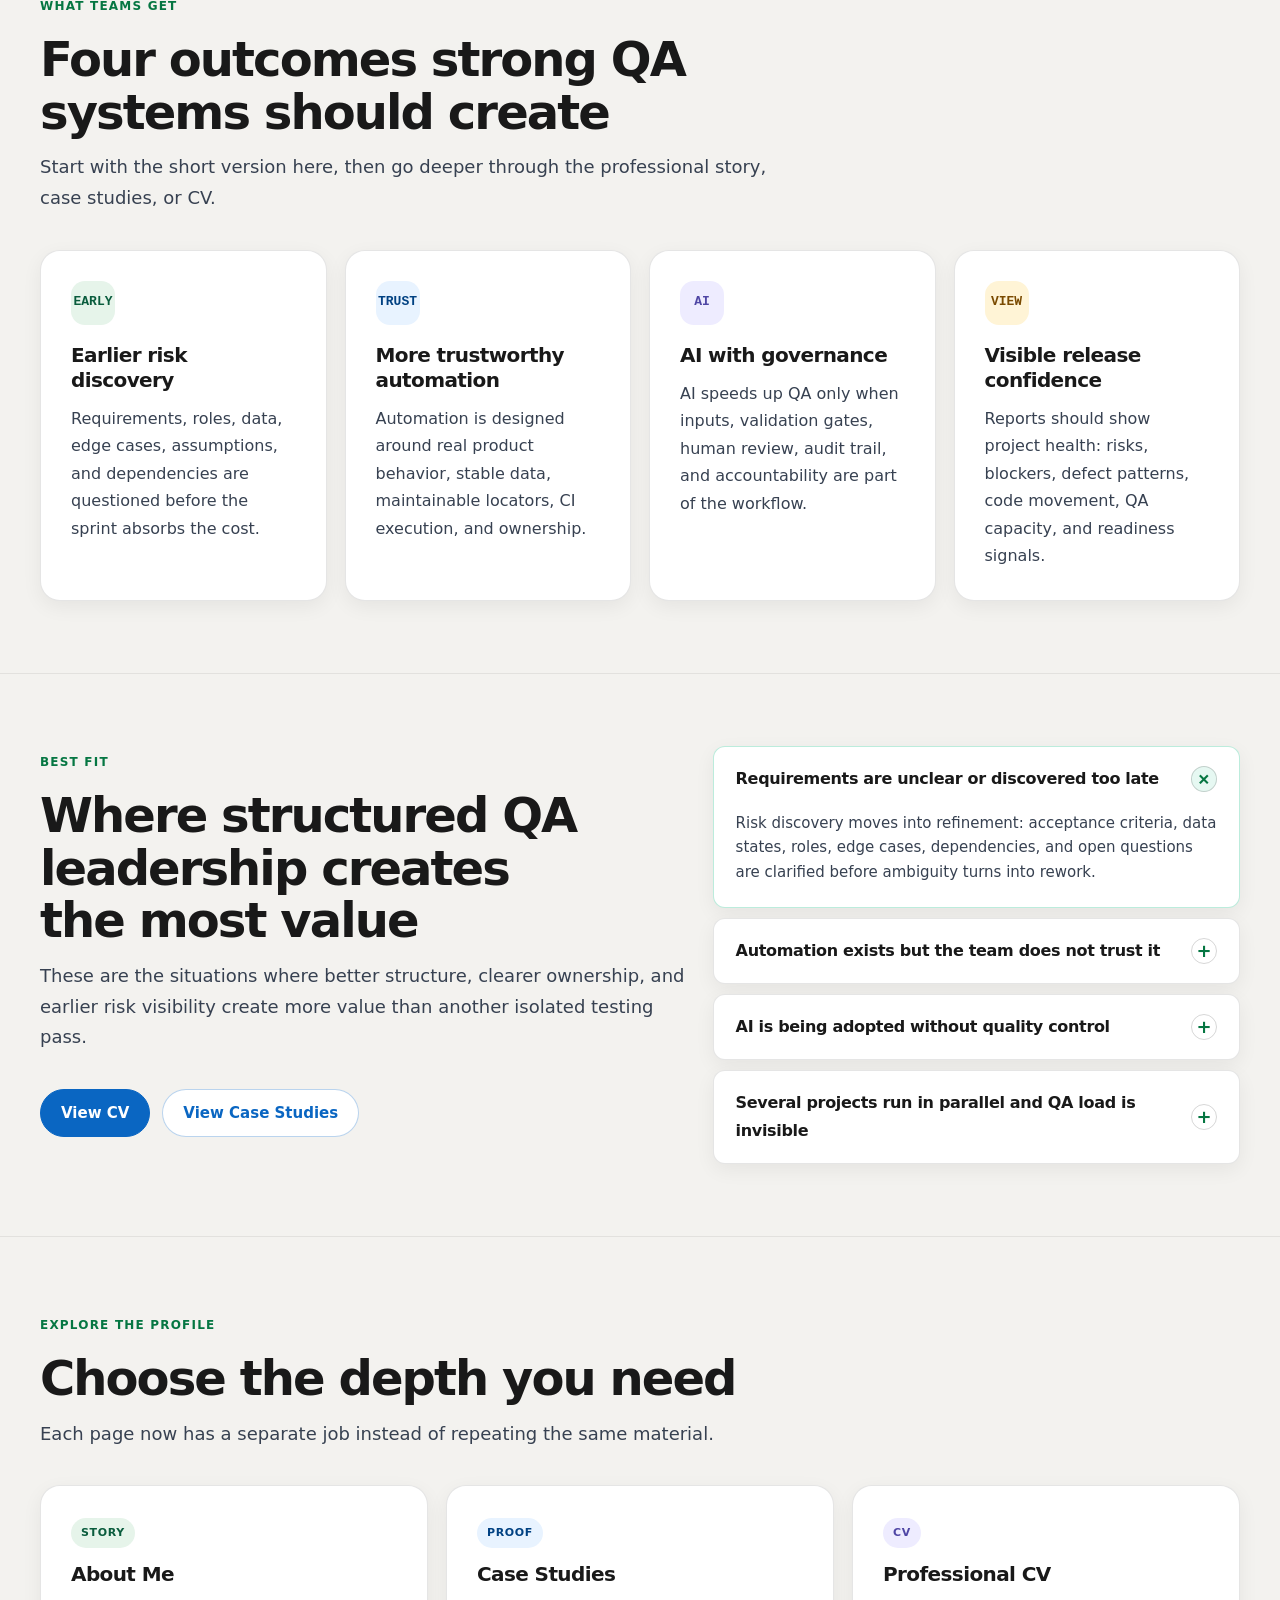
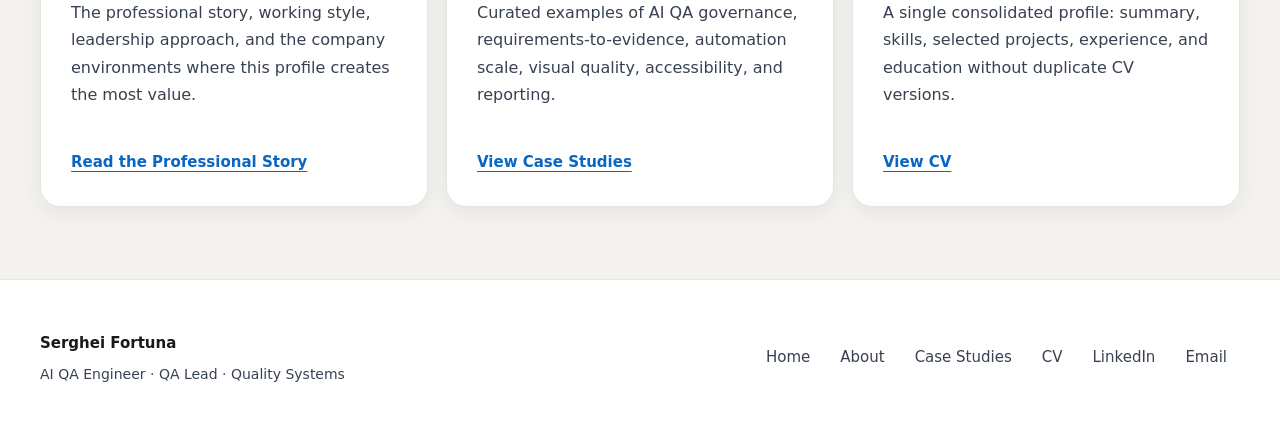
==== commit 1c62f5c2: "Site: RU copy pass, story layout on About, language dropdown and mobile nav - Tighten Russian mirror" ====
--- a/docs/index.html
+++ b/docs/index.html
@@ -19,14 +19,27 @@
       <strong>Serghei Fortuna</strong>
       <span>AI QA Engineer · QA Lead</span>
     </a>
-    <div class="nav-links">
+    <button class="nav-toggle" type="button" aria-controls="primary-navigation" aria-expanded="false" aria-label="Open navigation menu">
+      <span></span>
+      <span></span>
+      <span></span>
+    </button>
+    <div class="nav-links" id="primary-navigation">
       <a href="index.html" class="active" aria-label="Current page: portfolio homepage">Home</a>
       <a href="about.html" aria-label="Read professional story about Serghei Fortuna">About</a>
       <a href="evidence.html" aria-label="Read QA case studies by Serghei Fortuna">Case Studies</a>
       <a href="cv.html" aria-label="Open HTML CV for Serghei Fortuna">CV</a>
       <a href="https://www.linkedin.com/in/sergey-fortuna-11864a1a2" target="_blank" rel="noopener" aria-label="Open Serghei Fortuna LinkedIn profile">LinkedIn</a>
       <a href="about.html#contact" class="nav-cta" aria-label="Open contact section for Serghei Fortuna">Contact</a>
-      <span class="language-switch" aria-label="Language switch"><span class="active-lang">EN</span><a href="ru/index.html">RU</a></span>
+      <div class="language-dropdown">
+        <button class="language-toggle" type="button" aria-haspopup="true" aria-expanded="false" aria-label="Language selector">
+          <span>EN</span><span class="lang-chevron" aria-hidden="true">⌄</span>
+        </button>
+        <div class="language-menu" role="menu">
+          <a href="index.html" class="active-lang" role="menuitem">English</a>
+          <a href="ru/index.html" role="menuitem">Русский</a>
+        </div>
+      </div>
     </div>
   </div>
 </nav>
--- a/docs/styles.css
+++ b/docs/styles.css
@@ -736,7 +736,7 @@
 
 /* ─── Responsive ─────────────────────────────────────────── */
 @media (max-width: 960px) {
-  .hero-grid, .two-col, .cv-layout { grid-template-columns: 1fr; }
+  .hero-grid, .two-col, .cv-layout, .story-layout { grid-template-columns: 1fr; }
   .profile-card { max-width: 380px; }
   .side-panel { position: static; }
   .metrics-bar, .grid-4 { grid-template-columns: repeat(2, 1fr); }
@@ -749,6 +749,9 @@
   .section { padding: 60px 0; }
   .metrics-bar, .grid-2, .grid-3, .grid-4 { grid-template-columns: 1fr; }
   .timeline-item { grid-template-columns: 1fr; gap: 8px; }
+  .story-intro, .story-card-head { padding: 24px; }
+  .story-body { padding: 0 24px 24px; }
+  .story-body p { padding-left: 22px; }
   .nav-inner { flex-direction: column; align-items: flex-start; gap: 10px; }
   .nav-links { gap: 2px; }
   h1 { letter-spacing: -.03em; }
@@ -843,6 +846,40 @@
   background: #004182;
 }
 
+.nav-toggle {
+  display: none;
+  width: 44px;
+  height: 44px;
+  place-items: center;
+  gap: 4px;
+  border: 1px solid rgba(10, 102, 194, .22);
+  border-radius: 999px;
+  background: #ffffff;
+  color: #0a66c2;
+  cursor: pointer;
+}
+
+.nav-toggle span {
+  display: block;
+  width: 18px;
+  height: 2px;
+  border-radius: 999px;
+  background: currentColor;
+  transition: transform .18s ease, opacity .18s ease;
+}
+
+.nav.open .nav-toggle span:nth-child(1) {
+  transform: translateY(6px) rotate(45deg);
+}
+
+.nav.open .nav-toggle span:nth-child(2) {
+  opacity: 0;
+}
+
+.nav.open .nav-toggle span:nth-child(3) {
+  transform: translateY(-6px) rotate(-45deg);
+}
+
 .hero,
 .page-hero {
   padding-top: 56px;
@@ -1001,6 +1038,127 @@
   color: var(--text);
 }
 
+.story-layout {
+  display: grid;
+  grid-template-columns: minmax(280px, .82fr) minmax(420px, 1.18fr);
+  gap: 32px;
+  align-items: stretch;
+}
+
+.story-intro {
+  position: relative;
+  min-height: 100%;
+  padding: 32px;
+  border: 1px solid rgba(10, 102, 194, .12);
+  border-radius: 28px;
+  background:
+    linear-gradient(180deg, rgba(232, 243, 255, .94), rgba(255, 255, 255, .78)),
+    radial-gradient(circle at 10% 0%, rgba(10, 102, 194, .16), transparent 36%);
+  box-shadow: var(--shadow-sm);
+}
+
+.story-intro h2 {
+  margin-top: 10px;
+}
+
+.story-intro p {
+  max-width: 40ch;
+  margin-top: 18px;
+  color: #374151;
+  font-size: 17px;
+  line-height: 1.72;
+}
+
+.story-signals {
+  display: grid;
+  gap: 10px;
+  margin-top: 30px;
+}
+
+.story-signals span {
+  display: inline-flex;
+  align-items: center;
+  width: fit-content;
+  min-height: 38px;
+  padding: 0 14px;
+  border: 1px solid rgba(10, 102, 194, .18);
+  border-radius: 999px;
+  color: #004182;
+  background: #ffffff;
+  font-size: 14px;
+  font-weight: 800;
+}
+
+.story-card {
+  position: relative;
+  overflow: hidden;
+  border: 1px solid rgba(10, 102, 194, .14);
+  border-radius: 28px;
+  background: #ffffff;
+  box-shadow: 0 18px 42px rgba(0, 0, 0, .08);
+}
+
+.story-card::before {
+  content: "";
+  position: absolute;
+  inset: 0 auto 0 0;
+  width: 5px;
+  background: linear-gradient(180deg, #0a66c2, #057642);
+}
+
+.story-card-head {
+  display: grid;
+  gap: 8px;
+  padding: 28px 34px 22px;
+  border-bottom: 1px solid rgba(0, 0, 0, .08);
+  background: linear-gradient(135deg, #ffffff, #f4f8fc);
+}
+
+.story-card-head span {
+  color: #0a5c3d;
+  font-size: 12px;
+  font-weight: 900;
+  letter-spacing: .08em;
+  text-transform: uppercase;
+}
+
+.story-card-head strong {
+  color: var(--text);
+  font-size: clamp(22px, 2.4vw, 30px);
+  line-height: 1.18;
+  letter-spacing: -.035em;
+}
+
+.story-body {
+  display: grid;
+  gap: 0;
+  padding: 4px 34px 32px;
+}
+
+.story-body p {
+  position: relative;
+  padding: 20px 0 20px 26px;
+  color: #374151;
+  font-size: 16px;
+  line-height: 1.78;
+}
+
+.story-body p + p {
+  border-top: 1px solid rgba(0, 0, 0, .07);
+}
+
+.story-body p::before {
+  content: "";
+  position: absolute;
+  top: 30px;
+  left: 0;
+  width: 9px;
+  height: 9px;
+  border-radius: 50%;
+  background: #0a66c2;
+  box-shadow: 0 0 0 5px rgba(10, 102, 194, .1);
+}
+
 .domain-pill,
 .stack-pill,
 .filter-btn,
@@ -1161,40 +1319,152 @@
   background: #ffffff;
 }
 
-.language-switch {
+.language-dropdown {
+  position: relative;
+}
+
+.language-toggle {
   display: inline-flex;
   align-items: center;
-  gap: 4px;
-  padding: 3px;
+  justify-content: center;
+  gap: 7px;
+  min-height: 40px;
+  padding: 0 13px;
   border: 1px solid rgba(10, 102, 194, .24);
   border-radius: 999px;
+  color: #0a66c2;
   background: #eef3f8;
+  cursor: pointer;
+  font-size: 13px;
+  font-weight: 900;
+  line-height: 1;
+}
+
+.lang-chevron {
+  transform: translateY(-1px);
+  font-size: 15px;
+}
+
+.language-menu {
+  position: absolute;
+  top: calc(100% + 8px);
+  right: 0;
+  z-index: 260;
+  display: grid;
+  min-width: 148px;
+  padding: 6px;
+  border: 1px solid rgba(0, 0, 0, .12);
+  border-radius: 14px;
+  background: #ffffff;
+  box-shadow: 0 16px 40px rgba(0, 0, 0, .12);
+  opacity: 0;
+  visibility: hidden;
+  transform: translateY(-4px);
+  transition: opacity .16s ease, transform .16s ease, visibility .16s ease;
+}
+
+.language-dropdown.open .language-menu {
+  opacity: 1;
+  visibility: visible;
+  transform: translateY(0);
+}
+
+.language-menu a {
+  display: flex;
+  align-items: center;
+  min-height: 38px;
+  padding: 0 11px;
+  border-radius: 10px;
+  color: #374151;
+  font-size: 14px;
+  font-weight: 800;
+}
+
+.language-menu a:hover {
   color: #0a66c2;
-  font-size: 13px;
-  font-weight: 800;
-  line-height: 1;
-}
-
-.language-switch a,
-.language-switch .active-lang {
-  min-width: 32px;
-  padding: 8px 9px;
-  border-radius: 999px;
-  text-align: center;
-}
-
-.language-switch a {
-  color: #0a66c2;
-}
-
-.language-switch a:hover {
-  color: #004182;
-  background: rgba(255, 255, 255, .75);
-}
-
-.language-switch .active-lang {
+  background: #eef3f8;
+}
+
+.language-menu a.active-lang {
   color: #ffffff;
   background: #0a66c2;
+}
+
+@media (max-width: 768px) {
+  .nav-inner {
+    flex-wrap: wrap;
+  }
+
+  .nav-toggle {
+    display: grid;
+  }
+
+  .nav-links {
+    display: none;
+    width: 100%;
+    padding: 12px 0 4px;
+    border-top: 1px solid rgba(0, 0, 0, .08);
+  }
+
+  .nav.open .nav-links {
+    display: grid;
+    grid-template-columns: 1fr;
+    gap: 6px;
+  }
+
+  .nav-links a,
+  .nav-links a.nav-cta,
+  .language-toggle {
+    justify-content: flex-start;
+    width: 100%;
+    min-height: 44px;
+    padding: 0 14px;
+    border-radius: 12px;
+  }
+
+  .language-dropdown {
+    width: 100%;
+  }
+
+  .language-menu {
+    position: static;
+    display: none;
+    min-width: 0;
+    margin-top: 6px;
+    box-shadow: none;
+    opacity: 1;
+    visibility: visible;
+    transform: none;
+  }
+
+  .language-dropdown.open .language-menu {
+    display: grid;
+  }
+
+  .footer {
+    padding: 34px 0;
+  }
+
+  .footer-inner {
+    align-items: flex-start;
+    gap: 20px;
+  }
+
+  .footer-links {
+    width: 100%;
+    display: grid;
+    grid-template-columns: repeat(2, minmax(0, 1fr));
+    gap: 8px;
+  }
+
+  .footer-links a {
+    min-height: 42px;
+    padding: 0 12px;
+    display: flex;
+    align-items: center;
+    border: 1px solid rgba(0, 0, 0, .08);
+    background: #ffffff;
+  }
 }
 
 @media (max-width: 640px) {
@@ -1210,7 +1480,7 @@
     padding: 56px 0;
   }
 
-  .language-switch {
-    margin-top: 4px;
-  }
-}
+  .footer-links {
+    grid-template-columns: 1fr;
+  }
+}
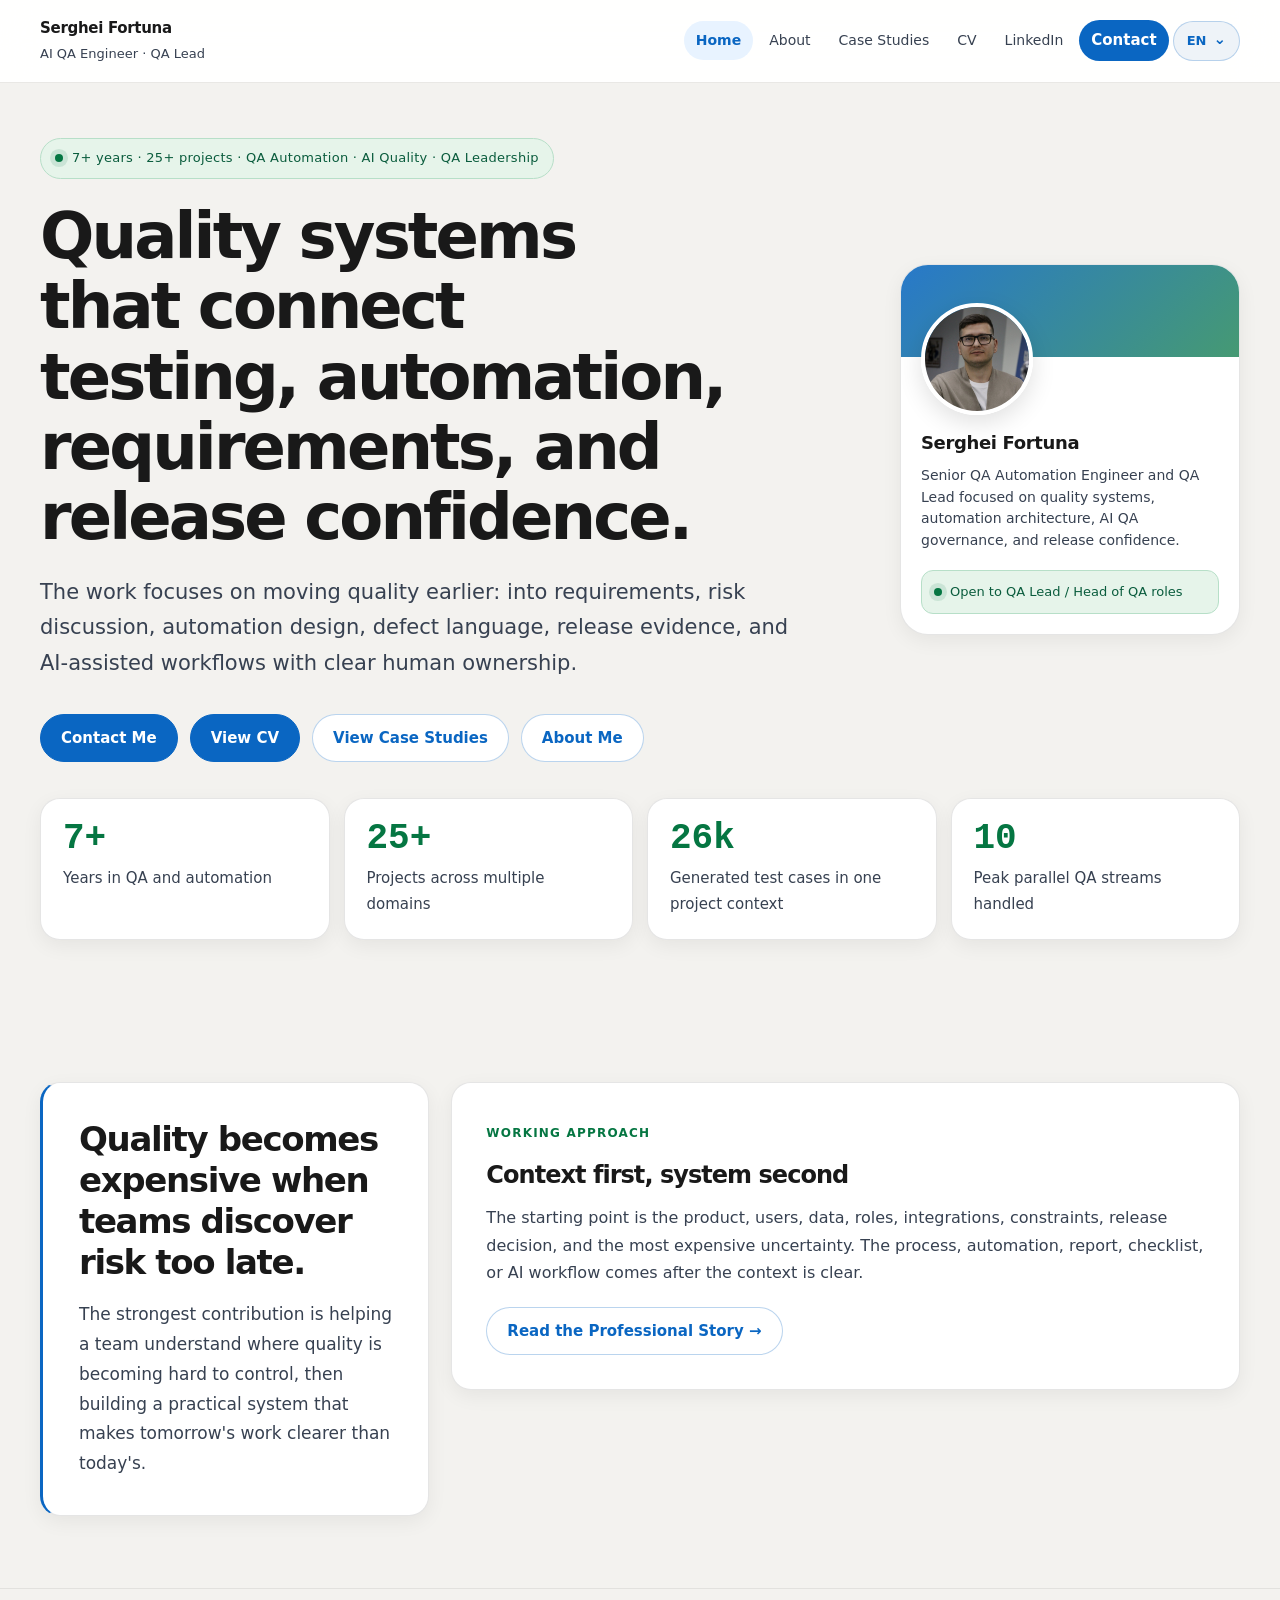
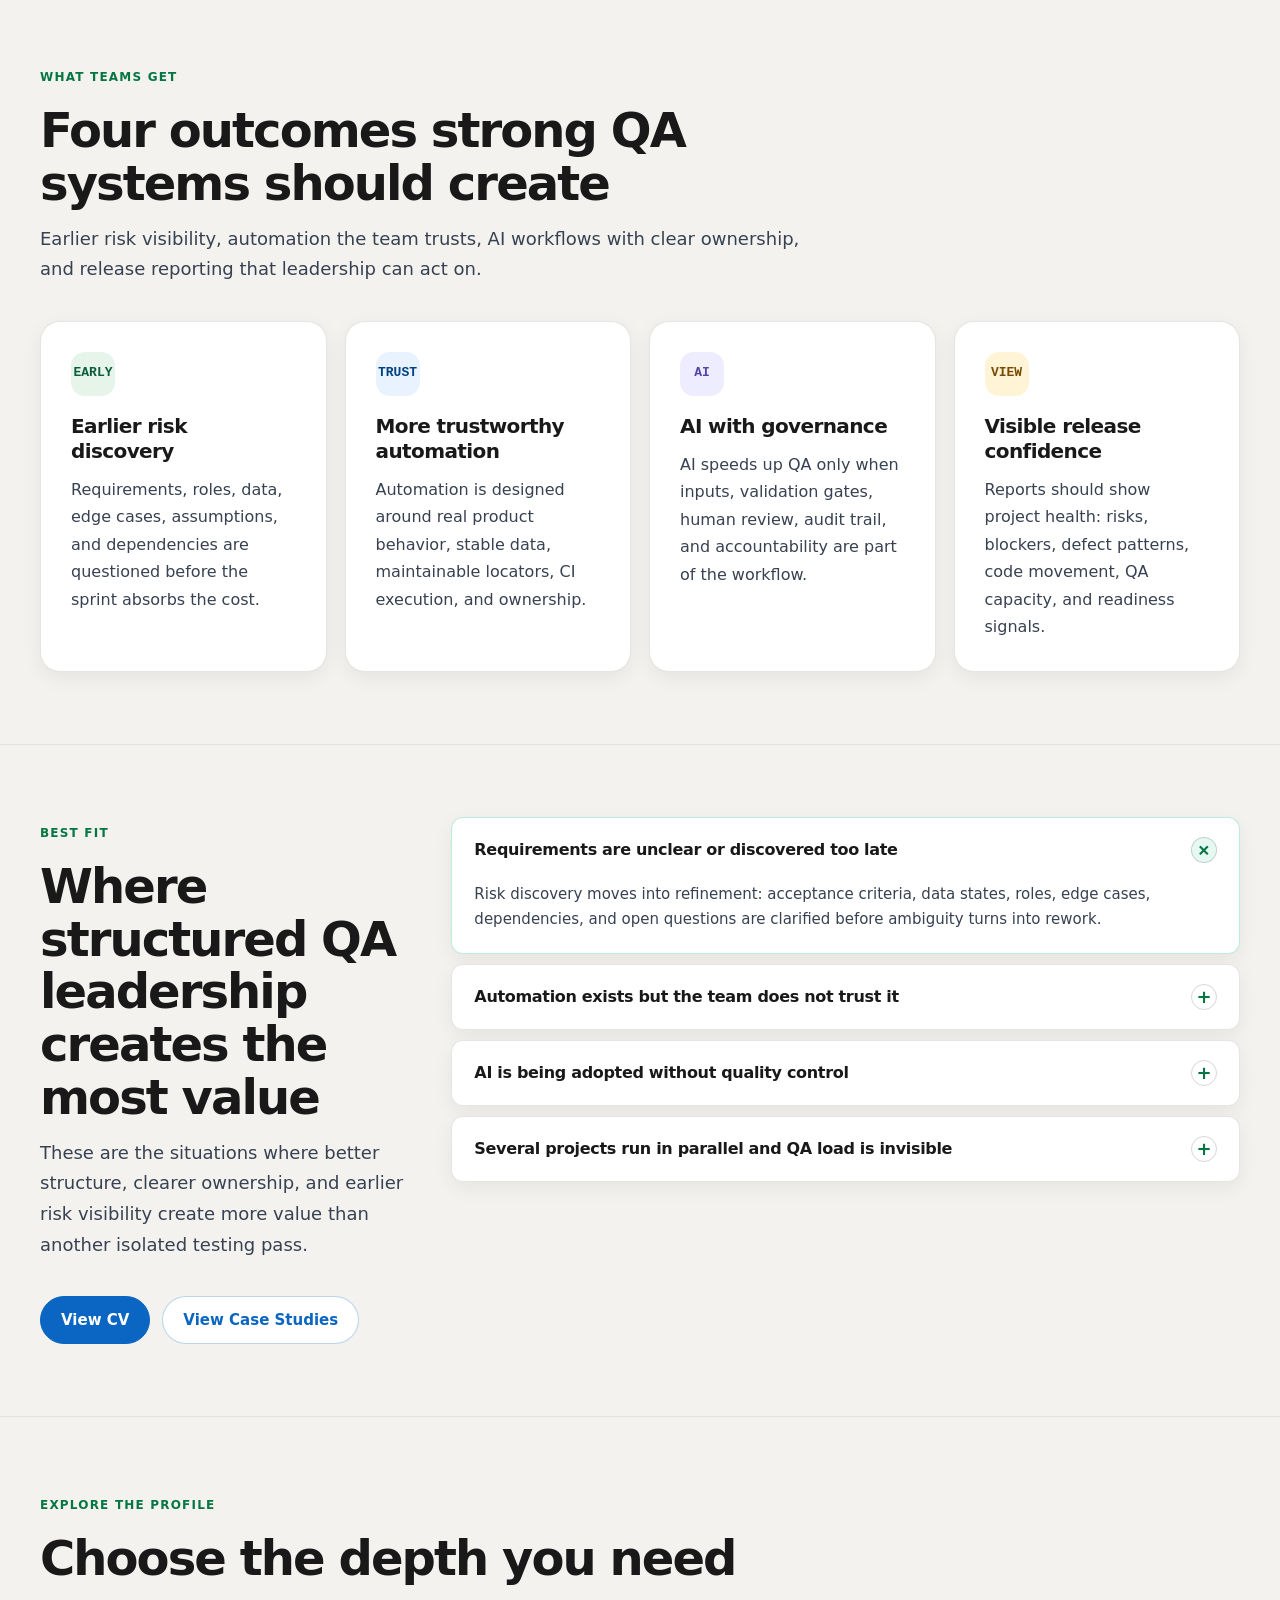
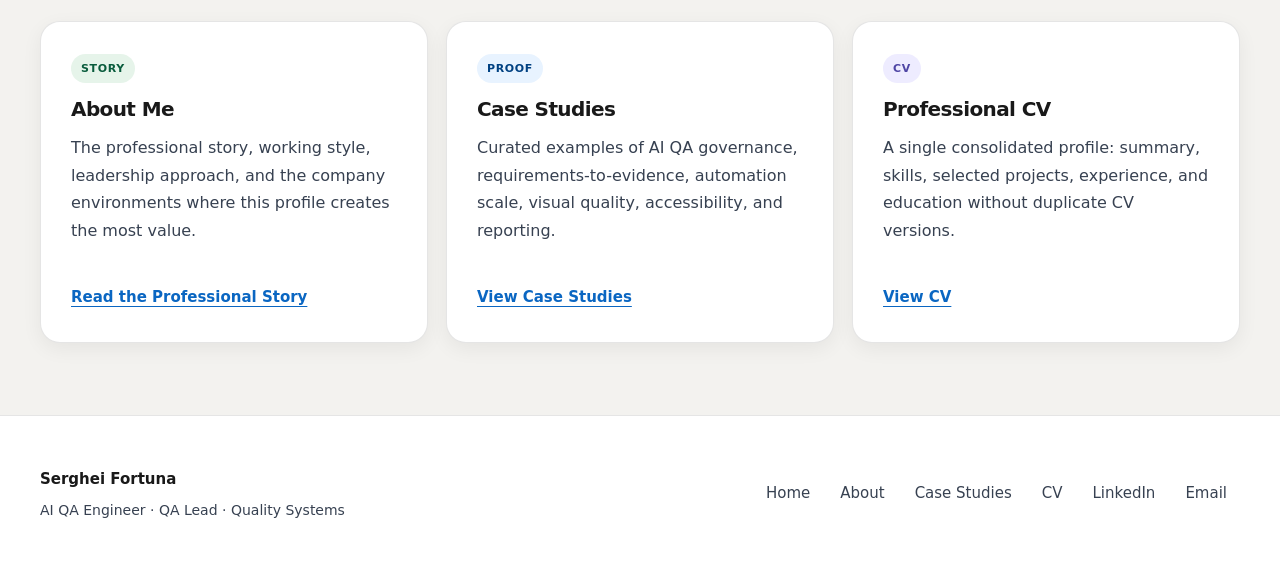
==== commit c2f8a7ce: "Site: remove tour-guide copy, tighten two-column grids, improve RU wording - Replace instructional m" ====
--- a/docs/index.html
+++ b/docs/index.html
@@ -97,7 +97,7 @@
       <div class="section-head">
         <div class="section-label">What teams get</div>
         <h2>Four outcomes strong QA systems should create</h2>
-        <p>Start with the short version here, then go deeper through the professional story, case studies, or CV.</p>
+        <p>Earlier risk visibility, automation the team trusts, AI workflows with clear ownership, and release reporting that leadership can act on.</p>
       </div>
       <div class="grid-4">
         <article class="card"><div class="card-icon icon-green">EARLY</div><h3>Earlier risk discovery</h3><p>Requirements, roles, data, edge cases, assumptions, and dependencies are questioned before the sprint absorbs the cost.</p></article>
@@ -135,7 +135,6 @@
       <div class="section-head">
         <div class="section-label">Explore the profile</div>
         <h2>Choose the depth you need</h2>
-        <p>Each page now has a separate job instead of repeating the same material.</p>
       </div>
       <div class="grid-3">
         <article class="card"><div class="tag tag-green" style="margin-bottom:14px">Story</div><h3>About Me</h3><p>The professional story, working style, leadership approach, and the company environments where this profile creates the most value.</p><div style="margin-top:18px"><a class="text-link" href="about.html">Read the Professional Story</a></div></article>
--- a/docs/styles.css
+++ b/docs/styles.css
@@ -321,7 +321,8 @@
 .grid-2 { display: grid; grid-template-columns: repeat(2,1fr); gap: 18px; }
 .grid-3 { display: grid; grid-template-columns: repeat(3,1fr); gap: 18px; }
 .grid-4 { display: grid; grid-template-columns: repeat(4,1fr); gap: 18px; }
-.two-col { display: grid; grid-template-columns: 1.1fr .9fr; gap: 28px; align-items: start; }
+/* First column caps at readable heading width so labels + titles do not float in empty space on wide viewports */
+.two-col { display: grid; grid-template-columns: minmax(240px, min(36ch, 420px)) minmax(0, 1fr); gap: 22px; align-items: start; }
 
 /* ─── Tags ───────────────────────────────────────────────── */
 .tag {
@@ -1040,8 +1041,8 @@
 
 .story-layout {
   display: grid;
-  grid-template-columns: minmax(280px, .82fr) minmax(420px, 1.18fr);
-  gap: 32px;
+  grid-template-columns: minmax(240px, min(34ch, 380px)) minmax(0, 1fr);
+  gap: 22px;
   align-items: stretch;
 }
 
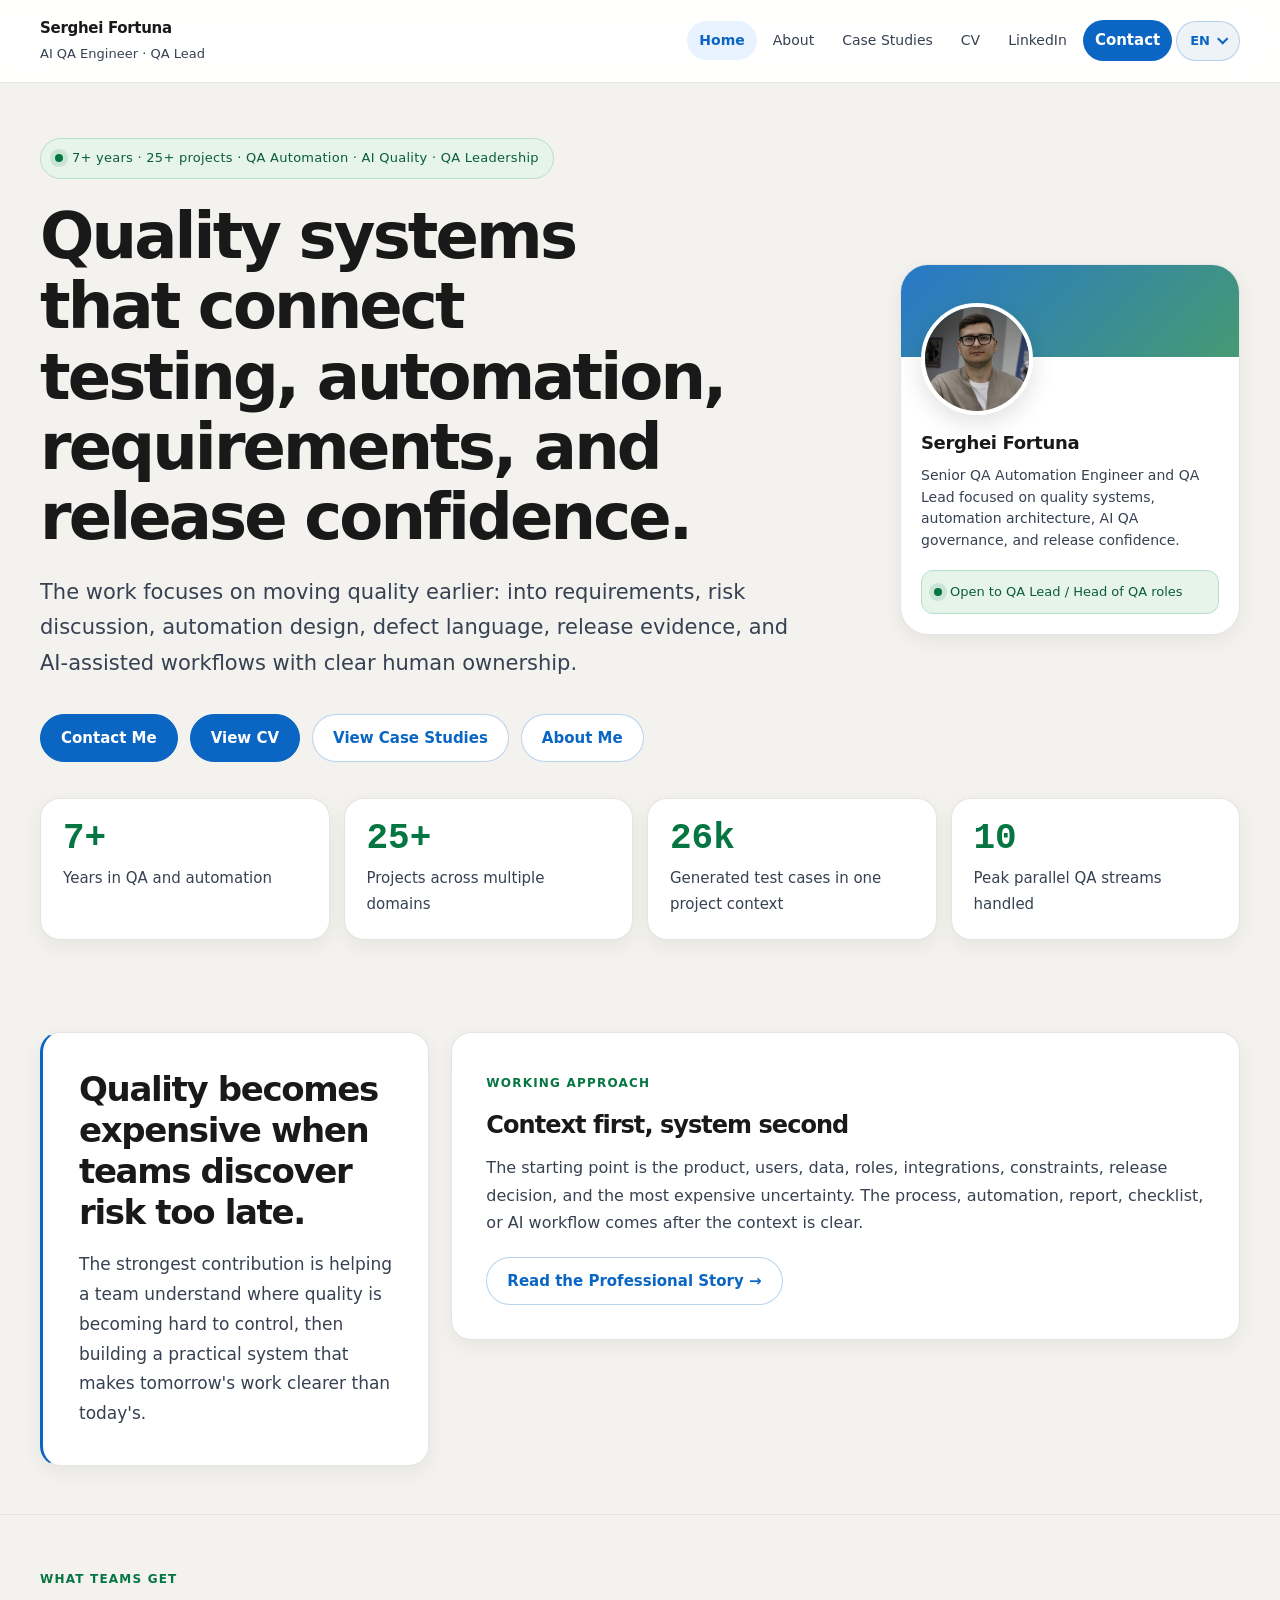
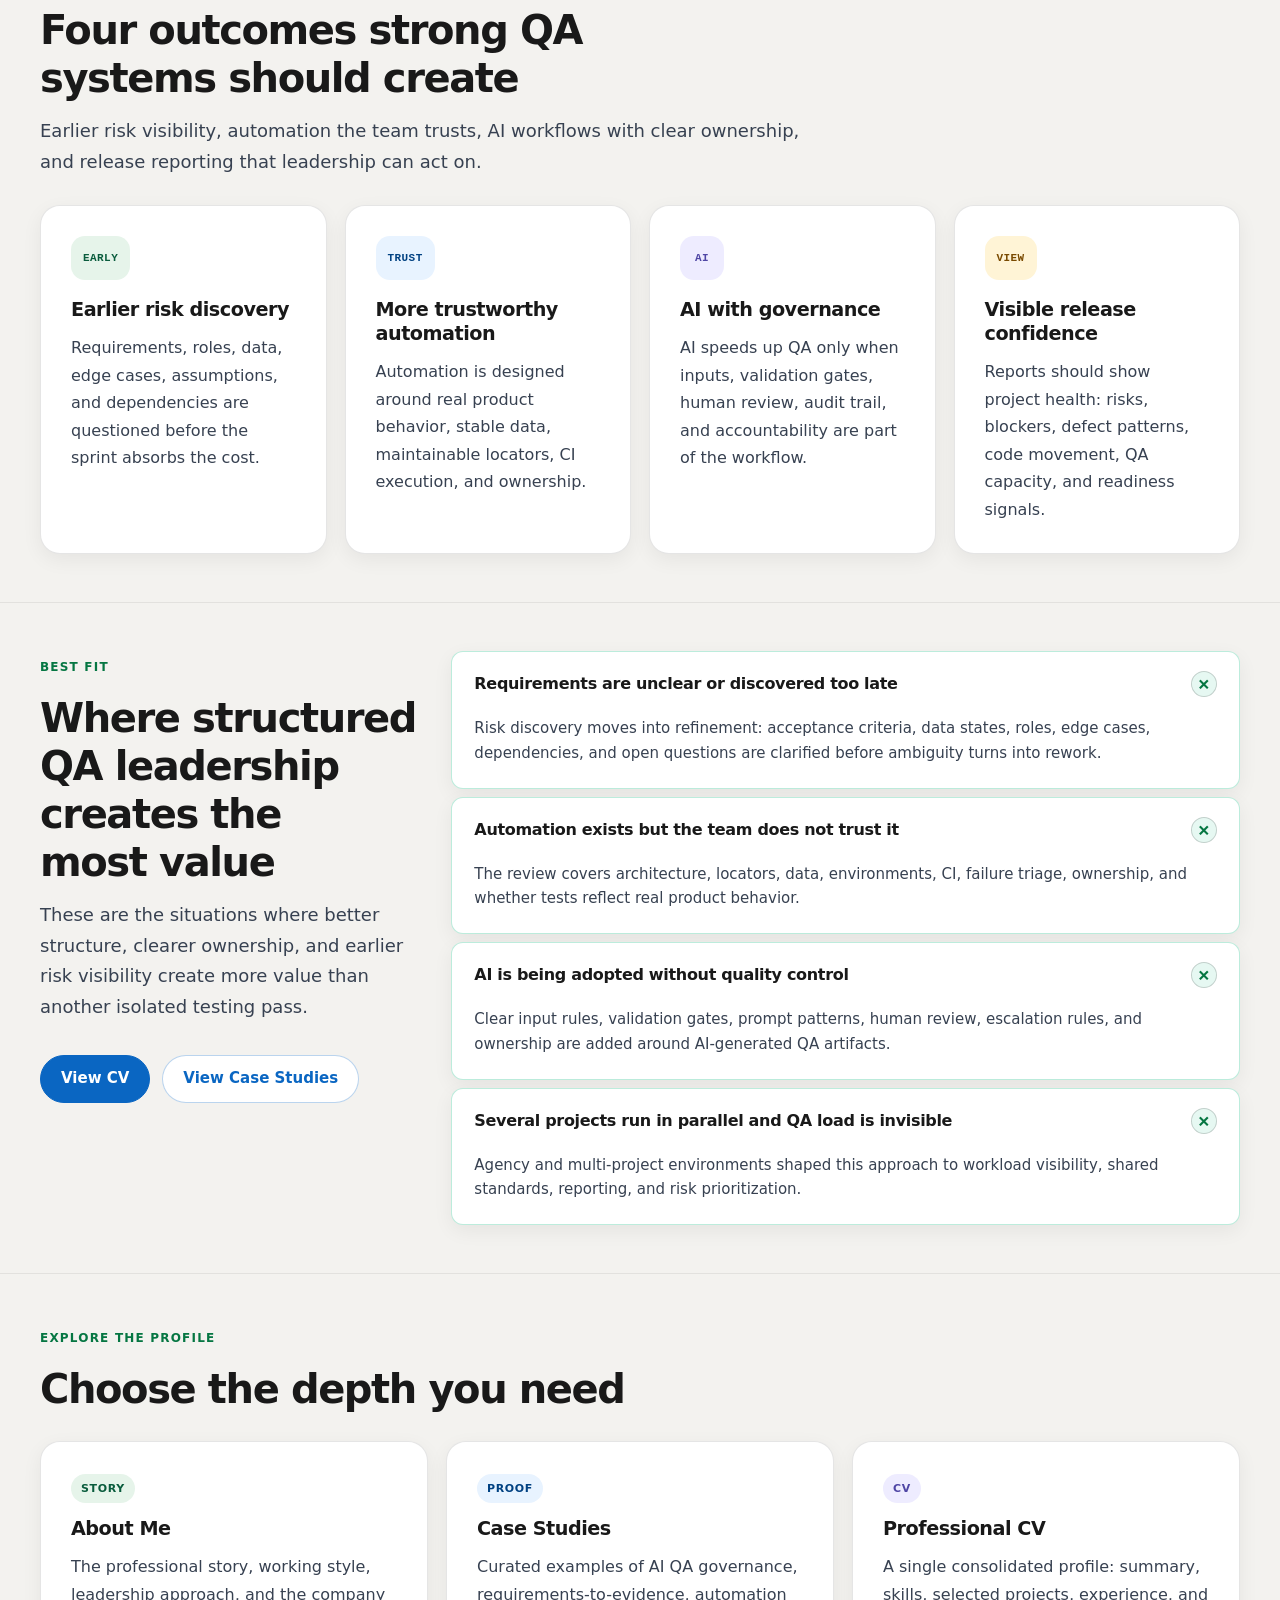
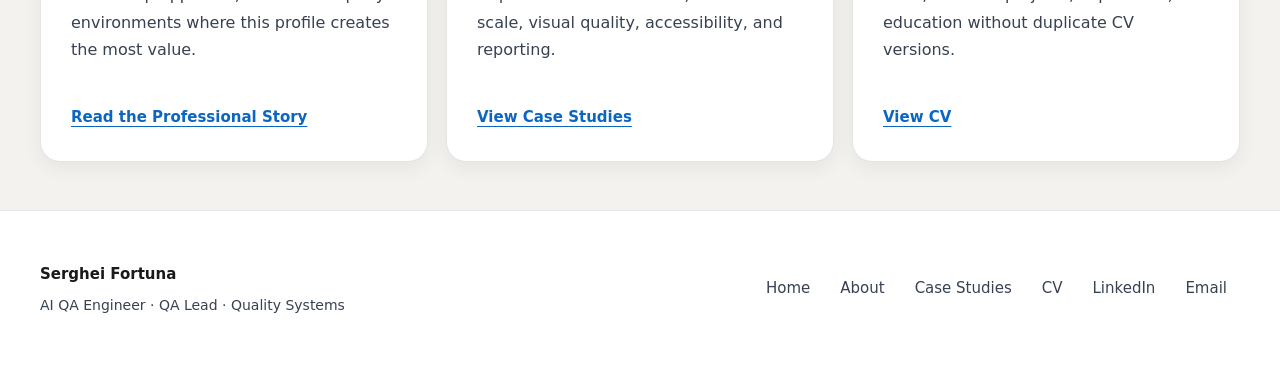
==== commit 03d9e3fb: "UI: nav chevron SVG-CSS, burger and mobile active states, spacing, cards - Replace language dropdown" ====
--- a/docs/index.html
+++ b/docs/index.html
@@ -33,7 +33,7 @@
       <a href="about.html#contact" class="nav-cta" aria-label="Open contact section for Serghei Fortuna">Contact</a>
       <div class="language-dropdown">
         <button class="language-toggle" type="button" aria-haspopup="true" aria-expanded="false" aria-label="Language selector">
-          <span>EN</span><span class="lang-chevron" aria-hidden="true">⌄</span>
+          <span>EN</span><span class="lang-chevron" aria-hidden="true"></span>
         </button>
         <div class="language-menu" role="menu">
           <a href="index.html" class="active-lang" role="menuitem">English</a>
@@ -123,9 +123,9 @@
       </div>
       <div class="accordion">
         <div class="accordion-item open"><button class="accordion-trigger" type="button"><span>Requirements are unclear or discovered too late</span><span class="acc-icon">+</span></button><div class="accordion-content">Risk discovery moves into refinement: acceptance criteria, data states, roles, edge cases, dependencies, and open questions are clarified before ambiguity turns into rework.</div></div>
-        <div class="accordion-item"><button class="accordion-trigger" type="button"><span>Automation exists but the team does not trust it</span><span class="acc-icon">+</span></button><div class="accordion-content">The review covers architecture, locators, data, environments, CI, failure triage, ownership, and whether tests reflect real product behavior.</div></div>
-        <div class="accordion-item"><button class="accordion-trigger" type="button"><span>AI is being adopted without quality control</span><span class="acc-icon">+</span></button><div class="accordion-content">Clear input rules, validation gates, prompt patterns, human review, escalation rules, and ownership are added around AI-generated QA artifacts.</div></div>
-        <div class="accordion-item"><button class="accordion-trigger" type="button"><span>Several projects run in parallel and QA load is invisible</span><span class="acc-icon">+</span></button><div class="accordion-content">Agency and multi-project environments shaped this approach to workload visibility, shared standards, reporting, and risk prioritization.</div></div>
+        <div class="accordion-item open"><button class="accordion-trigger" type="button"><span>Automation exists but the team does not trust it</span><span class="acc-icon">+</span></button><div class="accordion-content">The review covers architecture, locators, data, environments, CI, failure triage, ownership, and whether tests reflect real product behavior.</div></div>
+        <div class="accordion-item open"><button class="accordion-trigger" type="button"><span>AI is being adopted without quality control</span><span class="acc-icon">+</span></button><div class="accordion-content">Clear input rules, validation gates, prompt patterns, human review, escalation rules, and ownership are added around AI-generated QA artifacts.</div></div>
+        <div class="accordion-item open"><button class="accordion-trigger" type="button"><span>Several projects run in parallel and QA load is invisible</span><span class="acc-icon">+</span></button><div class="accordion-content">Agency and multi-project environments shaped this approach to workload visibility, shared standards, reporting, and risk prioritization.</div></div>
       </div>
     </div>
   </section>
--- a/docs/styles.css
+++ b/docs/styles.css
@@ -299,15 +299,22 @@
 }
 .card:hover { border-color: var(--border-2); transform: translateY(-2px); }
 .card-icon {
-  width: 44px;
-  height: 44px;
+  display: inline-flex;
+  align-items: center;
+  justify-content: center;
+  min-width: 44px;
+  min-height: 44px;
+  width: fit-content;
+  max-width: 100%;
+  padding: 0 12px;
   border-radius: 14px;
-  display: grid;
-  place-items: center;
   font-family: var(--mono);
-  font-size: 13px;
+  font-size: 11px;
   font-weight: 800;
+  letter-spacing: 0.04em;
   margin-bottom: 18px;
+  text-align: center;
+  line-height: 1.15;
 }
 .icon-green { background: rgba(16,185,129,.15); color: var(--green); }
 .icon-sky   { background: rgba(56,189,248,.15); color: var(--sky); }
@@ -408,7 +415,7 @@
 }
 
 /* ─── Accordion ──────────────────────────────────────────── */
-.accordion { display: grid; gap: 10px; }
+.accordion { display: grid; gap: 8px; }
 .accordion-item {
   border: 1px solid var(--border);
   border-radius: var(--r-sm);
@@ -732,8 +739,8 @@
 .footer-links a:hover { color: var(--text); background: rgba(255,255,255,.06); }
 
 /* ─── Page header (inner pages) ──────────────────────────── */
-.page-hero { padding: 64px 0 52px; }
-.page-hero h1 { font-size: clamp(36px, 5vw, 64px); }
+.page-hero { padding: 48px 0 40px; }
+.page-hero h1 { font-size: clamp(32px, 4.5vw, 56px); line-height: 1.08; }
 
 /* ─── Responsive ─────────────────────────────────────────── */
 @media (max-width: 960px) {
@@ -753,7 +760,13 @@
   .story-intro, .story-card-head { padding: 24px; }
   .story-body { padding: 0 24px 24px; }
   .story-body p { padding-left: 22px; }
-  .nav-inner { flex-direction: column; align-items: flex-start; gap: 10px; }
+  .nav-inner {
+    flex-direction: row;
+    flex-wrap: wrap;
+    align-items: center;
+    justify-content: space-between;
+    gap: 10px;
+  }
   .nav-links { gap: 2px; }
   h1 { letter-spacing: -.03em; }
 }
@@ -849,28 +862,31 @@
 
 .nav-toggle {
   display: none;
-  width: 44px;
-  height: 44px;
+  width: 42px;
+  height: 42px;
+  flex-shrink: 0;
   place-items: center;
-  gap: 4px;
-  border: 1px solid rgba(10, 102, 194, .22);
-  border-radius: 999px;
+  gap: 5px;
+  border: 1px solid rgba(10, 102, 194, .28);
+  border-radius: 12px;
   background: #ffffff;
   color: #0a66c2;
   cursor: pointer;
+  box-shadow: 0 1px 0 rgba(0, 0, 0, .04);
 }
 
 .nav-toggle span {
   display: block;
-  width: 18px;
+  width: 20px;
   height: 2px;
-  border-radius: 999px;
+  border-radius: 2px;
   background: currentColor;
-  transition: transform .18s ease, opacity .18s ease;
+  transform-origin: center;
+  transition: transform .2s ease, opacity .2s ease;
 }
 
 .nav.open .nav-toggle span:nth-child(1) {
-  transform: translateY(6px) rotate(45deg);
+  transform: translateY(7px) rotate(45deg);
 }
 
 .nav.open .nav-toggle span:nth-child(2) {
@@ -878,12 +894,15 @@
 }
 
 .nav.open .nav-toggle span:nth-child(3) {
-  transform: translateY(-6px) rotate(-45deg);
-}
-
-.hero,
+  transform: translateY(-7px) rotate(-45deg);
+}
+
+.hero {
+  padding: 56px 0 44px;
+}
+
 .page-hero {
-  padding-top: 56px;
+  padding: 48px 0 40px;
 }
 
 .eyebrow {
@@ -1258,7 +1277,7 @@
 }
 
 main > section {
-  padding: 72px 0;
+  padding: 48px 0;
 }
 
 main > section + section {
@@ -1275,6 +1294,19 @@
 
 .section-head {
   max-width: 780px;
+  margin-bottom: 28px;
+}
+
+/* In-page heading scale (keeps h1 hero large; tones down repeated h2 blocks) */
+main h2 {
+  font-size: clamp(26px, 3.2vw, 40px);
+  line-height: 1.2;
+  letter-spacing: -0.035em;
+}
+
+.card h3 {
+  font-size: clamp(17px, 1.5vw, 20px);
+  letter-spacing: -0.025em;
 }
 
 .card h3,
@@ -1342,8 +1374,19 @@
 }
 
 .lang-chevron {
-  transform: translateY(-1px);
-  font-size: 15px;
+  display: inline-block;
+  width: 8px;
+  height: 8px;
+  margin-left: 1px;
+  border-right: 2px solid currentColor;
+  border-bottom: 2px solid currentColor;
+  transform: rotate(45deg) translate(-1px, -2px);
+  transition: transform 0.2s ease;
+  flex-shrink: 0;
+}
+
+.language-dropdown.open .lang-chevron {
+  transform: rotate(225deg) translate(-1px, -2px);
 }
 
 .language-menu {
@@ -1394,23 +1437,33 @@
 @media (max-width: 768px) {
   .nav-inner {
     flex-wrap: wrap;
+    align-items: center;
+    justify-content: space-between;
+    gap: 10px;
+  }
+
+  .brand {
+    flex: 1 1 auto;
+    min-width: 0;
   }
 
   .nav-toggle {
     display: grid;
+    margin-left: auto;
   }
 
   .nav-links {
     display: none;
+    flex-basis: 100%;
     width: 100%;
-    padding: 12px 0 4px;
+    padding: 8px 0 4px;
     border-top: 1px solid rgba(0, 0, 0, .08);
   }
 
   .nav.open .nav-links {
     display: grid;
     grid-template-columns: 1fr;
-    gap: 6px;
+    gap: 4px;
   }
 
   .nav-links a,
@@ -1418,9 +1471,20 @@
   .language-toggle {
     justify-content: flex-start;
     width: 100%;
-    min-height: 44px;
-    padding: 0 14px;
-    border-radius: 12px;
+    min-height: 40px;
+    padding: 8px 14px;
+    border-radius: 10px;
+  }
+
+  .nav-links > a.active:not(.nav-cta) {
+    background: #f0f7ff;
+    color: #0a66c2;
+    font-weight: 700;
+    box-shadow: inset 3px 0 0 #0a66c2;
+  }
+
+  .nav-links > a:not(.active):not(.nav-cta) {
+    font-weight: 600;
   }
 
   .language-dropdown {
@@ -1478,7 +1542,7 @@
   }
 
   main > section {
-    padding: 56px 0;
+    padding: 40px 0;
   }
 
   .footer-links {
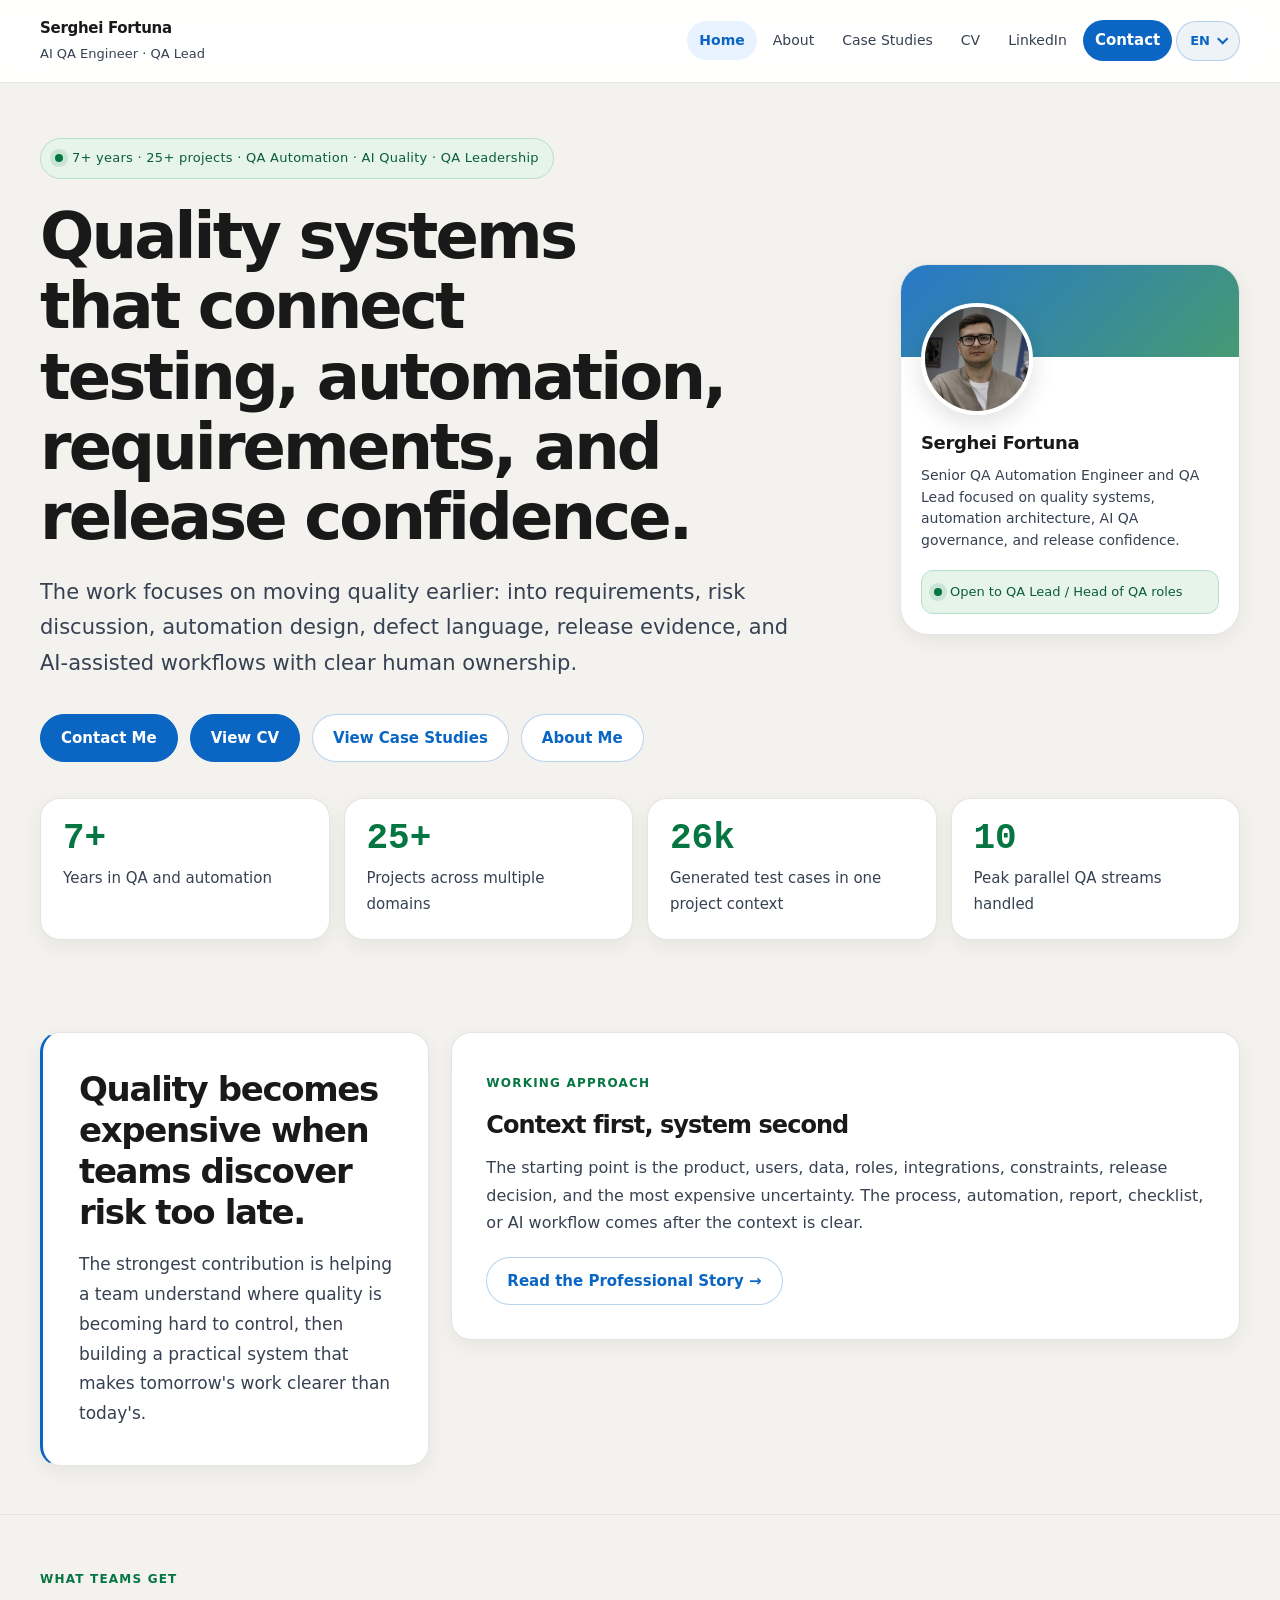
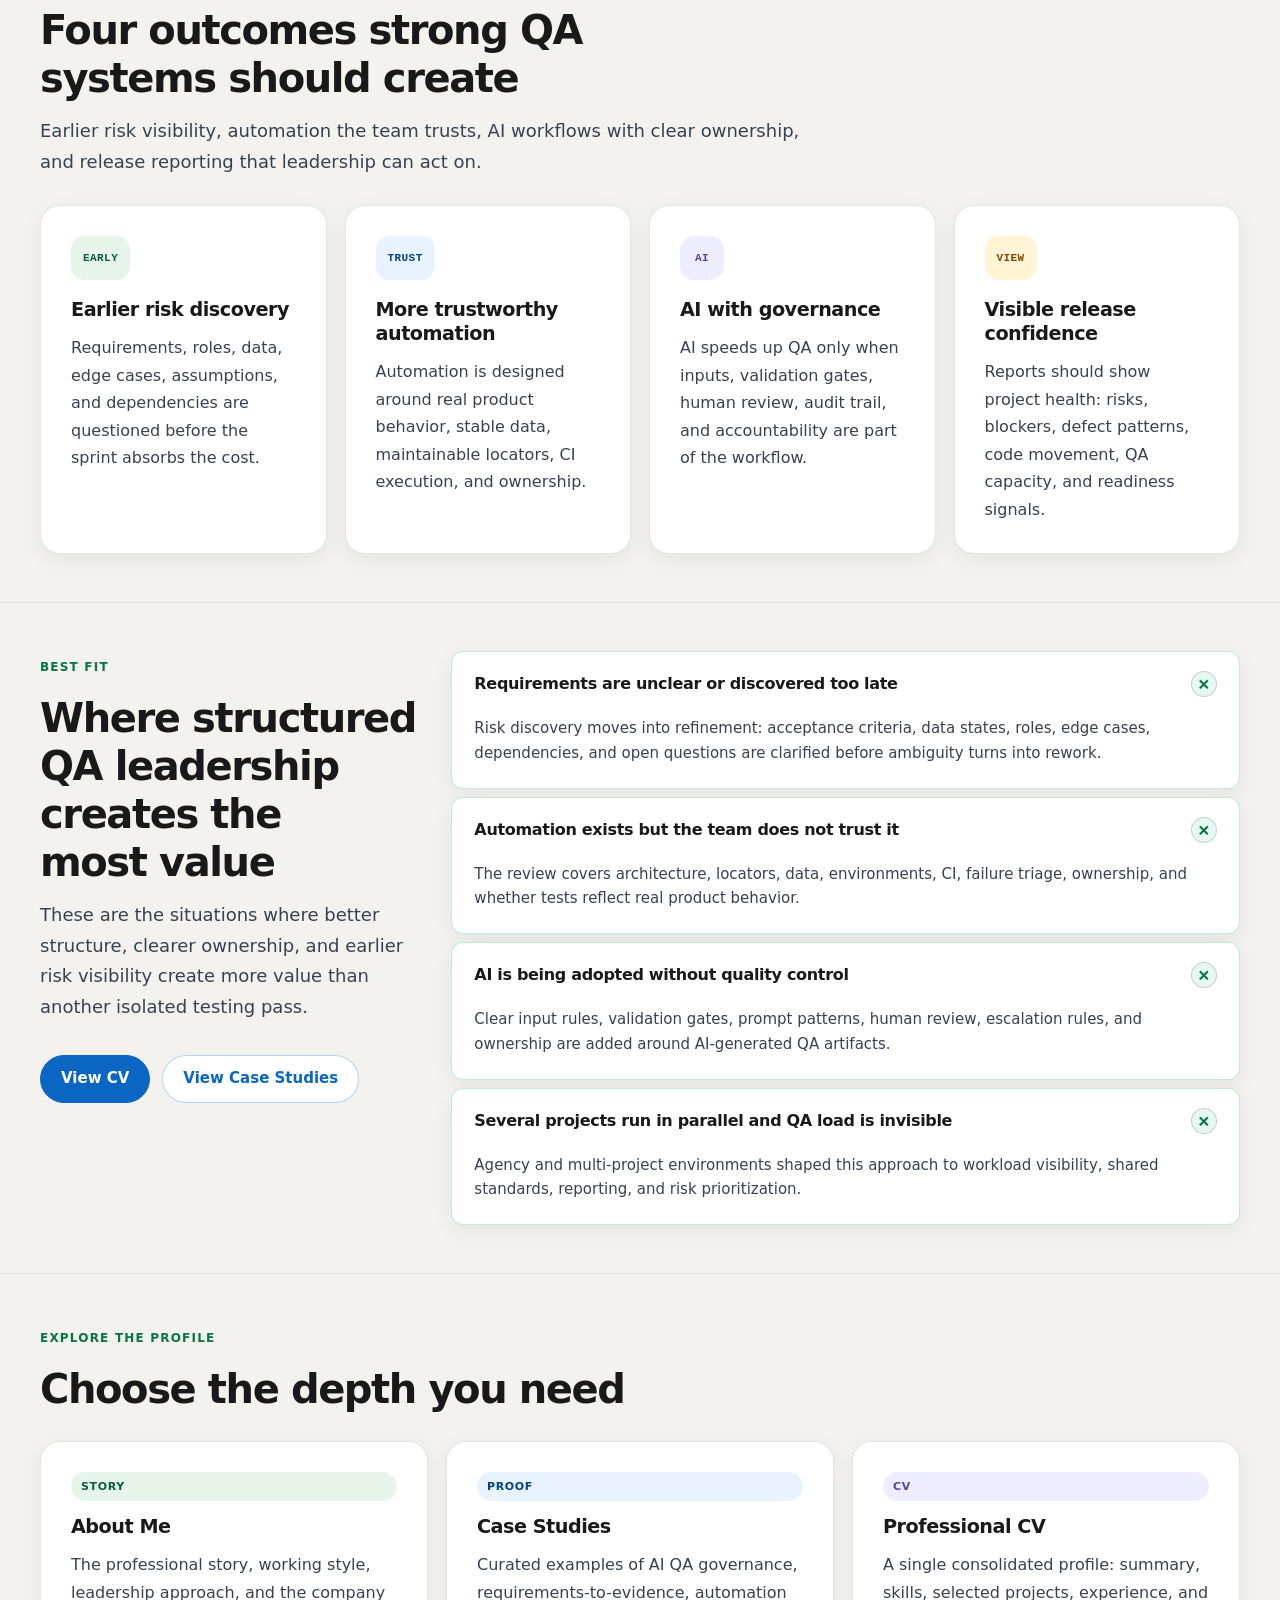
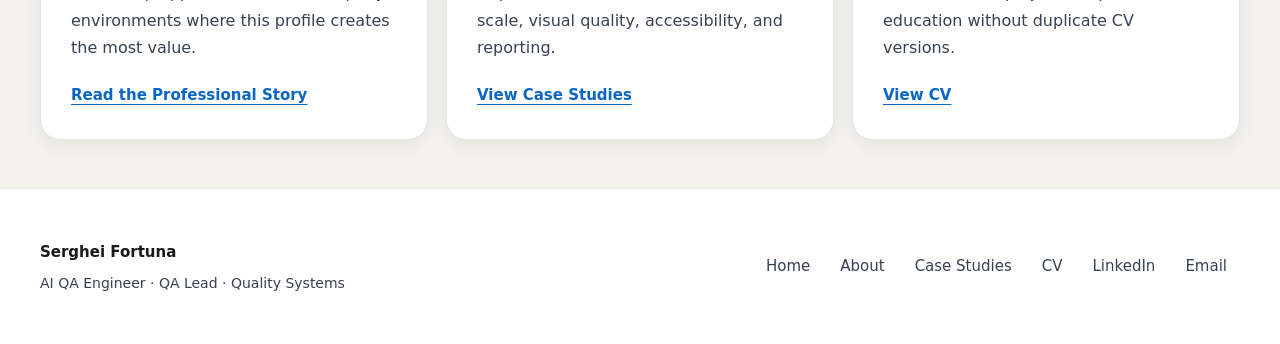
==== commit 4357d849: "Home deck: align card footer links; simplify RU CV hero lead - Add deck-cta flex layout so text-link" ====
--- a/docs/index.html
+++ b/docs/index.html
@@ -136,10 +136,10 @@
         <div class="section-label">Explore the profile</div>
         <h2>Choose the depth you need</h2>
       </div>
-      <div class="grid-3">
-        <article class="card"><div class="tag tag-green" style="margin-bottom:14px">Story</div><h3>About Me</h3><p>The professional story, working style, leadership approach, and the company environments where this profile creates the most value.</p><div style="margin-top:18px"><a class="text-link" href="about.html">Read the Professional Story</a></div></article>
-        <article class="card"><div class="tag tag-sky" style="margin-bottom:14px">Proof</div><h3>Case Studies</h3><p>Curated examples of AI QA governance, requirements-to-evidence, automation scale, visual quality, accessibility, and reporting.</p><div style="margin-top:18px"><a class="text-link" href="evidence.html">View Case Studies</a></div></article>
-        <article class="card"><div class="tag tag-violet" style="margin-bottom:14px">CV</div><h3>Professional CV</h3><p>A single consolidated profile: summary, skills, selected projects, experience, and education without duplicate CV versions.</p><div style="margin-top:18px"><a class="text-link" href="cv.html">View CV</a></div></article>
+      <div class="grid-3 deck-cta">
+        <article class="card"><div class="tag tag-green" style="margin-bottom:14px">Story</div><h3>About Me</h3><p>The professional story, working style, leadership approach, and the company environments where this profile creates the most value.</p><div><a class="text-link" href="about.html">Read the Professional Story</a></div></article>
+        <article class="card"><div class="tag tag-sky" style="margin-bottom:14px">Proof</div><h3>Case Studies</h3><p>Curated examples of AI QA governance, requirements-to-evidence, automation scale, visual quality, accessibility, and reporting.</p><div><a class="text-link" href="evidence.html">View Case Studies</a></div></article>
+        <article class="card"><div class="tag tag-violet" style="margin-bottom:14px">CV</div><h3>Professional CV</h3><p>A single consolidated profile: summary, skills, selected projects, experience, and education without duplicate CV versions.</p><div><a class="text-link" href="cv.html">View CV</a></div></article>
       </div>
     </div>
   </section>
--- a/docs/styles.css
+++ b/docs/styles.css
@@ -328,6 +328,23 @@
 .grid-2 { display: grid; grid-template-columns: repeat(2,1fr); gap: 18px; }
 .grid-3 { display: grid; grid-template-columns: repeat(3,1fr); gap: 18px; }
 .grid-4 { display: grid; grid-template-columns: repeat(4,1fr); gap: 18px; }
+
+/* Three-up cards with footer links aligned on one baseline (home “next steps”) */
+.deck-cta {
+  align-items: stretch;
+}
+.deck-cta > .card {
+  display: flex;
+  flex-direction: column;
+  height: 100%;
+}
+.deck-cta > .card > div:last-child {
+  margin-top: auto;
+  padding-top: 18px;
+}
+.deck-cta .text-link {
+  margin-top: 0;
+}
 /* First column caps at readable heading width so labels + titles do not float in empty space on wide viewports */
 .two-col { display: grid; grid-template-columns: minmax(240px, min(36ch, 420px)) minmax(0, 1fr); gap: 22px; align-items: start; }
 
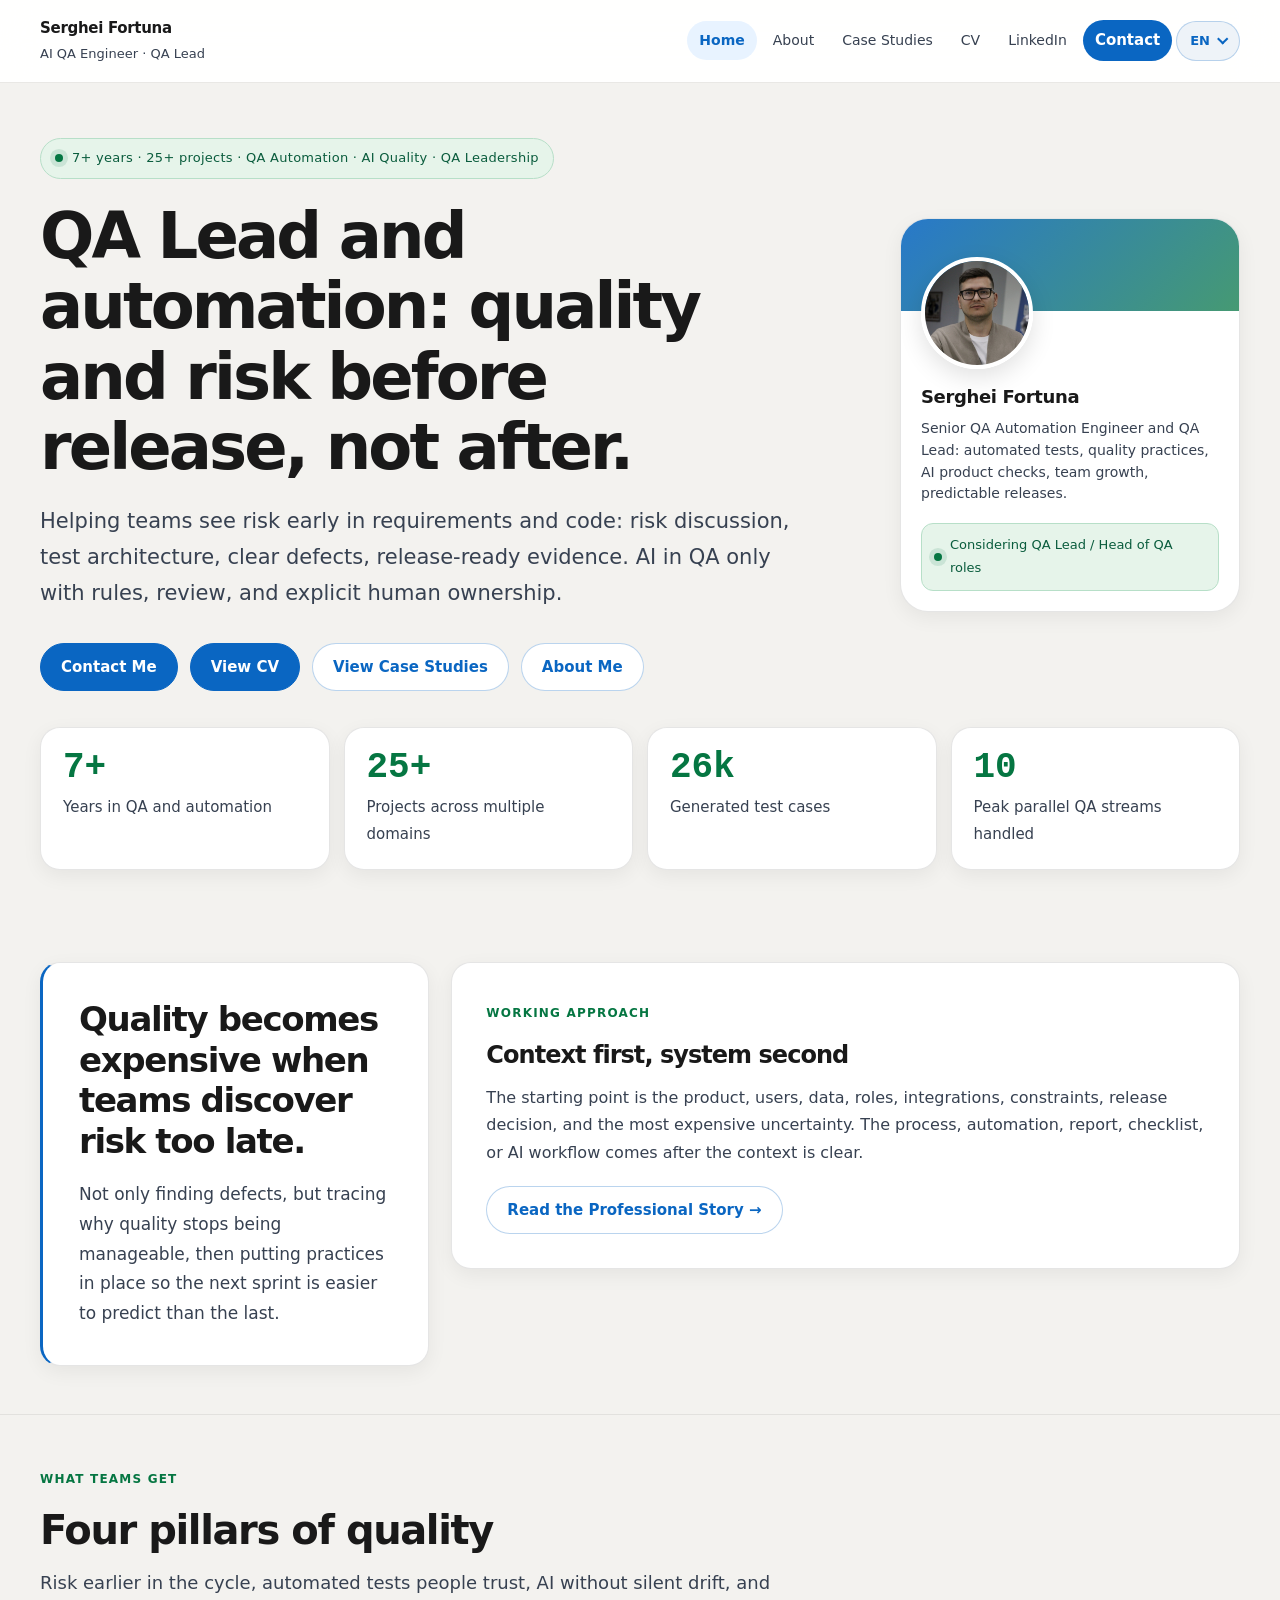
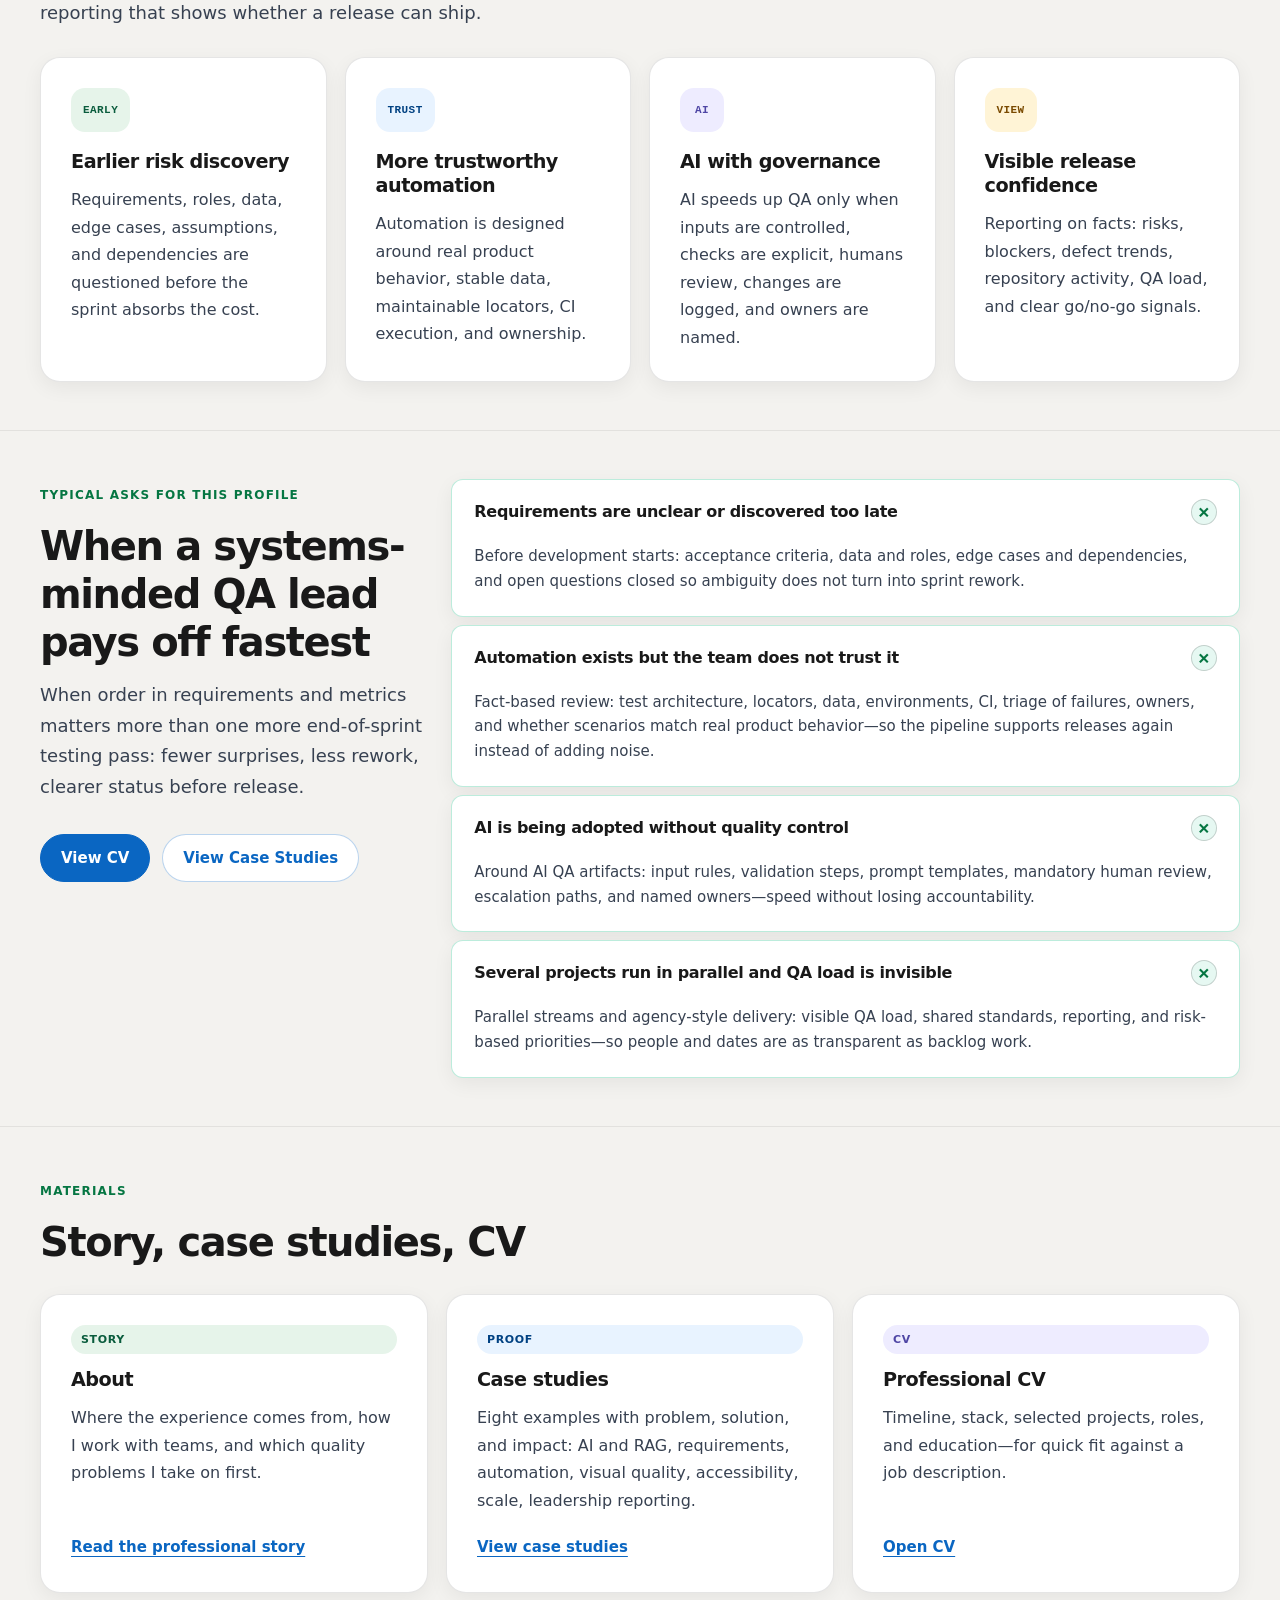
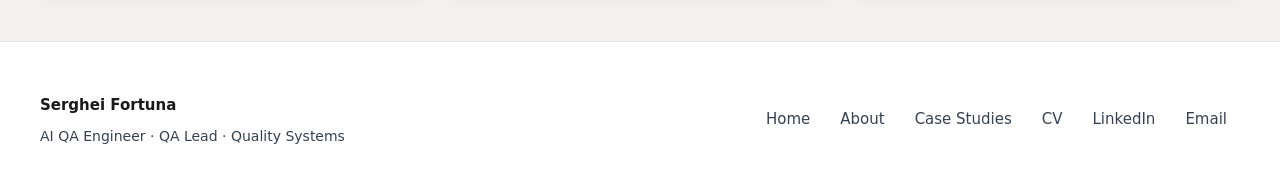
==== commit 745264c6: "EN site copy: align tone with RU (recruiter-clear) Home: direct H1/lead, profile and metrics, quote," ====
--- a/docs/index.html
+++ b/docs/index.html
@@ -4,7 +4,7 @@
   <meta charset="utf-8">
   <meta name="viewport" content="width=device-width, initial-scale=1">
   <title>Serghei Fortuna — QA Systems, Automation & AI Quality</title>
-  <meta name="description" content="Senior QA Engineer and QA Lead who builds quality systems: requirements analysis, automation, AI QA governance, and release confidence across 25+ projects.">
+  <meta name="description" content="QA Lead and Senior QA Automation Engineer: risk and quality before release, test architecture, AI QA governance with human ownership, 7+ years, 25+ projects.">
   <link rel="canonical" href="https://kiritoqa.github.io/sf_kit/">
   <link rel="alternate" hreflang="en" href="https://kiritoqa.github.io/sf_kit/">
   <link rel="alternate" hreflang="ru" href="https://kiritoqa.github.io/sf_kit/ru/">
@@ -49,8 +49,8 @@
     <div class="wrap hero-grid">
       <div>
         <div class="eyebrow"><span class="dot"></span>7+ years · 25+ projects · QA Automation · AI Quality · QA Leadership</div>
-        <h1>Quality systems that connect testing, automation, requirements, and release confidence.</h1>
-        <p class="lead">The work focuses on moving quality earlier: into requirements, risk discussion, automation design, defect language, release evidence, and AI-assisted workflows with clear human ownership.</p>
+        <h1>QA Lead and automation: quality and risk before release, not after.</h1>
+        <p class="lead">Helping teams see risk early in requirements and code: risk discussion, test architecture, clear defects, release-ready evidence. AI in QA only with rules, review, and explicit human ownership.</p>
         <div class="hero-actions">
           <a class="btn btn-primary" href="about.html#contact">Contact Me</a>
           <a class="btn btn-sky" href="cv.html">View CV</a>
@@ -63,8 +63,8 @@
           <img src="assets/profile.png" alt="Serghei Fortuna — QA Lead">
           <div class="profile-meta">
             <strong>Serghei Fortuna</strong>
-            <p>Senior QA Automation Engineer and QA Lead focused on quality systems, automation architecture, AI QA governance, and release confidence.</p>
-            <div class="profile-availability"><span class="dot"></span>Open to QA Lead / Head of QA roles</div>
+            <p>Senior QA Automation Engineer and QA Lead: automated tests, quality practices, AI product checks, team growth, predictable releases.</p>
+            <div class="profile-availability"><span class="dot"></span>Considering QA Lead / Head of QA roles</div>
           </div>
         </div>
       </aside>
@@ -72,7 +72,7 @@
     <div class="wrap metrics-bar" aria-label="Career facts">
       <div class="metric"><div class="metric-num">7+</div><div class="metric-label">Years in QA and automation</div></div>
       <div class="metric"><div class="metric-num">25+</div><div class="metric-label">Projects across multiple domains</div></div>
-      <div class="metric"><div class="metric-num">26k</div><div class="metric-label">Generated test cases in one project context</div></div>
+      <div class="metric"><div class="metric-num">26k</div><div class="metric-label">Generated test cases</div></div>
       <div class="metric"><div class="metric-num">10</div><div class="metric-label">Peak parallel QA streams handled</div></div>
     </div>
   </header>
@@ -81,7 +81,7 @@
     <div class="wrap two-col">
       <div class="quote-block">
         <p class="quote-text">Quality becomes expensive when teams discover risk too late.</p>
-        <p class="quote-sub">The strongest contribution is helping a team understand where quality is becoming hard to control, then building a practical system that makes tomorrow's work clearer than today's.</p>
+        <p class="quote-sub">Not only finding defects, but tracing why quality stops being manageable, then putting practices in place so the next sprint is easier to predict than the last.</p>
       </div>
       <div class="panel">
         <div class="section-label">Working Approach</div>
@@ -96,14 +96,14 @@
     <div class="wrap">
       <div class="section-head">
         <div class="section-label">What teams get</div>
-        <h2>Four outcomes strong QA systems should create</h2>
-        <p>Earlier risk visibility, automation the team trusts, AI workflows with clear ownership, and release reporting that leadership can act on.</p>
+        <h2>Four pillars of quality</h2>
+        <p>Risk earlier in the cycle, automated tests people trust, AI without silent drift, and reporting that shows whether a release can ship.</p>
       </div>
       <div class="grid-4">
         <article class="card"><div class="card-icon icon-green">EARLY</div><h3>Earlier risk discovery</h3><p>Requirements, roles, data, edge cases, assumptions, and dependencies are questioned before the sprint absorbs the cost.</p></article>
         <article class="card"><div class="card-icon icon-sky">TRUST</div><h3>More trustworthy automation</h3><p>Automation is designed around real product behavior, stable data, maintainable locators, CI execution, and ownership.</p></article>
-        <article class="card"><div class="card-icon icon-violet">AI</div><h3>AI with governance</h3><p>AI speeds up QA only when inputs, validation gates, human review, audit trail, and accountability are part of the workflow.</p></article>
-        <article class="card"><div class="card-icon icon-amber">VIEW</div><h3>Visible release confidence</h3><p>Reports should show project health: risks, blockers, defect patterns, code movement, QA capacity, and readiness signals.</p></article>
+        <article class="card"><div class="card-icon icon-violet">AI</div><h3>AI with governance</h3><p>AI speeds up QA only when inputs are controlled, checks are explicit, humans review, changes are logged, and owners are named.</p></article>
+        <article class="card"><div class="card-icon icon-amber">VIEW</div><h3>Visible release confidence</h3><p>Reporting on facts: risks, blockers, defect trends, repository activity, QA load, and clear go/no-go signals.</p></article>
       </div>
     </div>
   </section>
@@ -112,9 +112,9 @@
     <div class="wrap two-col">
       <div>
         <div class="section-head">
-          <div class="section-label">Best Fit</div>
-          <h2>Where structured QA leadership creates the most value</h2>
-          <p>These are the situations where better structure, clearer ownership, and earlier risk visibility create more value than another isolated testing pass.</p>
+          <div class="section-label">Typical asks for this profile</div>
+          <h2>When a systems-minded QA lead pays off fastest</h2>
+          <p>When order in requirements and metrics matters more than one more end-of-sprint testing pass: fewer surprises, less rework, clearer status before release.</p>
         </div>
         <div class="hero-actions">
           <a class="btn btn-primary" href="cv.html">View CV</a>
@@ -122,10 +122,10 @@
         </div>
       </div>
       <div class="accordion">
-        <div class="accordion-item open"><button class="accordion-trigger" type="button"><span>Requirements are unclear or discovered too late</span><span class="acc-icon">+</span></button><div class="accordion-content">Risk discovery moves into refinement: acceptance criteria, data states, roles, edge cases, dependencies, and open questions are clarified before ambiguity turns into rework.</div></div>
-        <div class="accordion-item open"><button class="accordion-trigger" type="button"><span>Automation exists but the team does not trust it</span><span class="acc-icon">+</span></button><div class="accordion-content">The review covers architecture, locators, data, environments, CI, failure triage, ownership, and whether tests reflect real product behavior.</div></div>
-        <div class="accordion-item open"><button class="accordion-trigger" type="button"><span>AI is being adopted without quality control</span><span class="acc-icon">+</span></button><div class="accordion-content">Clear input rules, validation gates, prompt patterns, human review, escalation rules, and ownership are added around AI-generated QA artifacts.</div></div>
-        <div class="accordion-item open"><button class="accordion-trigger" type="button"><span>Several projects run in parallel and QA load is invisible</span><span class="acc-icon">+</span></button><div class="accordion-content">Agency and multi-project environments shaped this approach to workload visibility, shared standards, reporting, and risk prioritization.</div></div>
+        <div class="accordion-item open"><button class="accordion-trigger" type="button"><span>Requirements are unclear or discovered too late</span><span class="acc-icon">+</span></button><div class="accordion-content">Before development starts: acceptance criteria, data and roles, edge cases and dependencies, and open questions closed so ambiguity does not turn into sprint rework.</div></div>
+        <div class="accordion-item open"><button class="accordion-trigger" type="button"><span>Automation exists but the team does not trust it</span><span class="acc-icon">+</span></button><div class="accordion-content">Fact-based review: test architecture, locators, data, environments, CI, triage of failures, owners, and whether scenarios match real product behavior—so the pipeline supports releases again instead of adding noise.</div></div>
+        <div class="accordion-item open"><button class="accordion-trigger" type="button"><span>AI is being adopted without quality control</span><span class="acc-icon">+</span></button><div class="accordion-content">Around AI QA artifacts: input rules, validation steps, prompt templates, mandatory human review, escalation paths, and named owners—speed without losing accountability.</div></div>
+        <div class="accordion-item open"><button class="accordion-trigger" type="button"><span>Several projects run in parallel and QA load is invisible</span><span class="acc-icon">+</span></button><div class="accordion-content">Parallel streams and agency-style delivery: visible QA load, shared standards, reporting, and risk-based priorities—so people and dates are as transparent as backlog work.</div></div>
       </div>
     </div>
   </section>
@@ -133,13 +133,13 @@
   <section>
     <div class="wrap">
       <div class="section-head">
-        <div class="section-label">Explore the profile</div>
-        <h2>Choose the depth you need</h2>
+        <div class="section-label">Materials</div>
+        <h2>Story, case studies, CV</h2>
       </div>
       <div class="grid-3 deck-cta">
-        <article class="card"><div class="tag tag-green" style="margin-bottom:14px">Story</div><h3>About Me</h3><p>The professional story, working style, leadership approach, and the company environments where this profile creates the most value.</p><div><a class="text-link" href="about.html">Read the Professional Story</a></div></article>
-        <article class="card"><div class="tag tag-sky" style="margin-bottom:14px">Proof</div><h3>Case Studies</h3><p>Curated examples of AI QA governance, requirements-to-evidence, automation scale, visual quality, accessibility, and reporting.</p><div><a class="text-link" href="evidence.html">View Case Studies</a></div></article>
-        <article class="card"><div class="tag tag-violet" style="margin-bottom:14px">CV</div><h3>Professional CV</h3><p>A single consolidated profile: summary, skills, selected projects, experience, and education without duplicate CV versions.</p><div><a class="text-link" href="cv.html">View CV</a></div></article>
+        <article class="card"><div class="tag tag-green" style="margin-bottom:14px">Story</div><h3>About</h3><p>Where the experience comes from, how I work with teams, and which quality problems I take on first.</p><div><a class="text-link" href="about.html">Read the professional story</a></div></article>
+        <article class="card"><div class="tag tag-sky" style="margin-bottom:14px">Proof</div><h3>Case studies</h3><p>Eight examples with problem, solution, and impact: AI and RAG, requirements, automation, visual quality, accessibility, scale, leadership reporting.</p><div><a class="text-link" href="evidence.html">View case studies</a></div></article>
+        <article class="card"><div class="tag tag-violet" style="margin-bottom:14px">CV</div><h3>Professional CV</h3><p>Timeline, stack, selected projects, roles, and education—for quick fit against a job description.</p><div><a class="text-link" href="cv.html">Open CV</a></div></article>
       </div>
     </div>
   </section>
